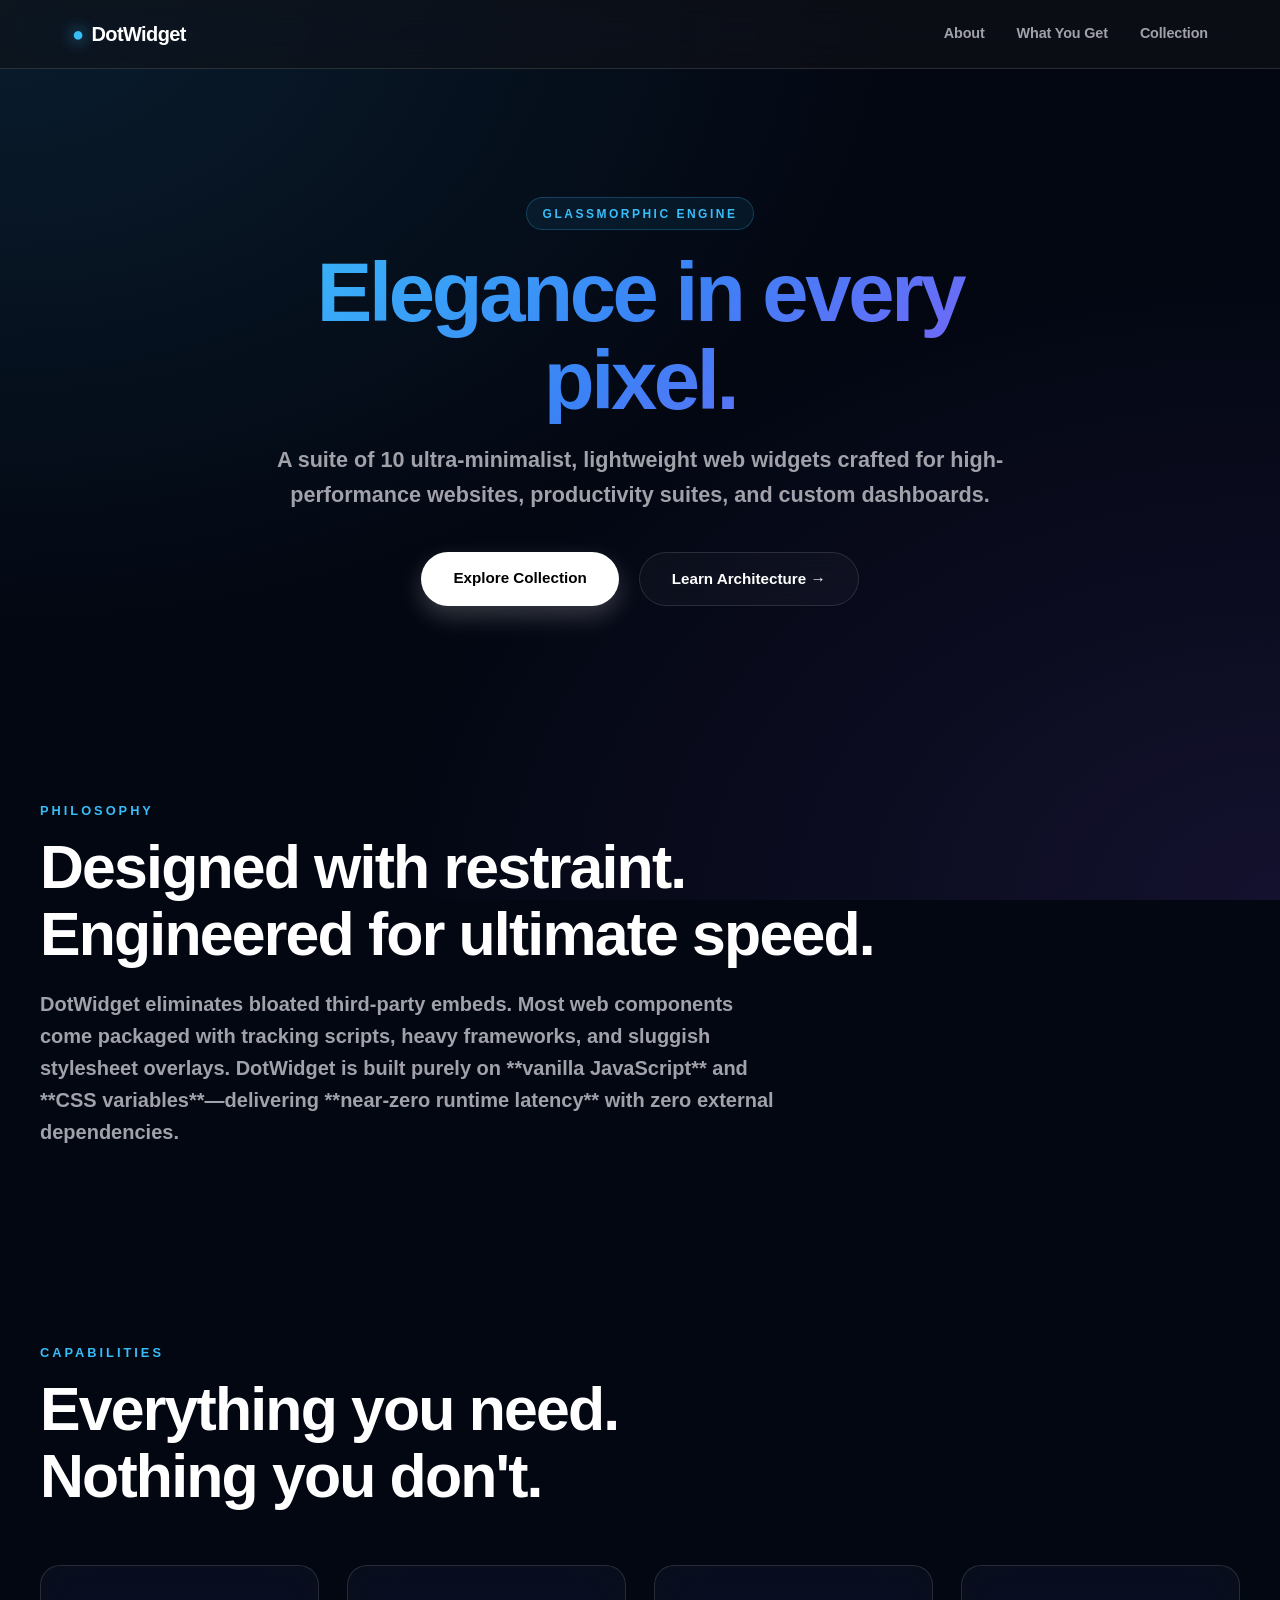
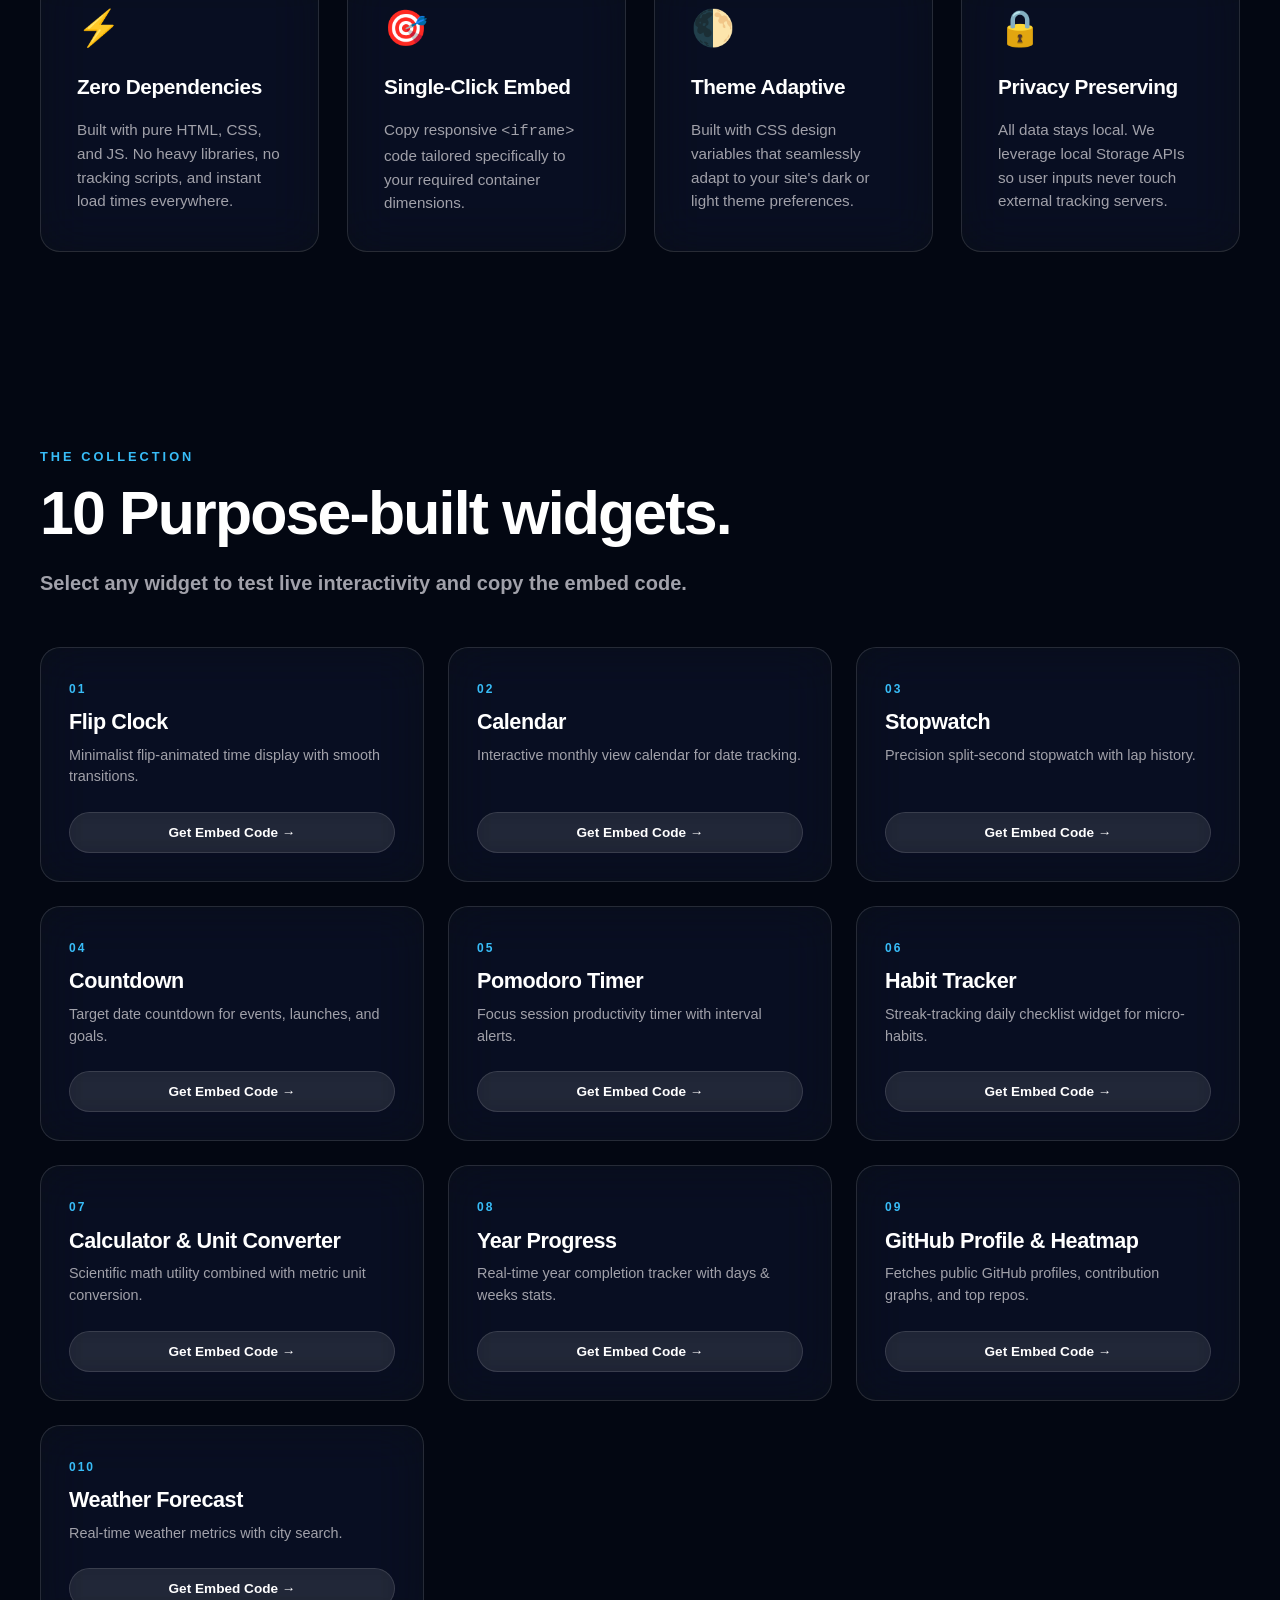
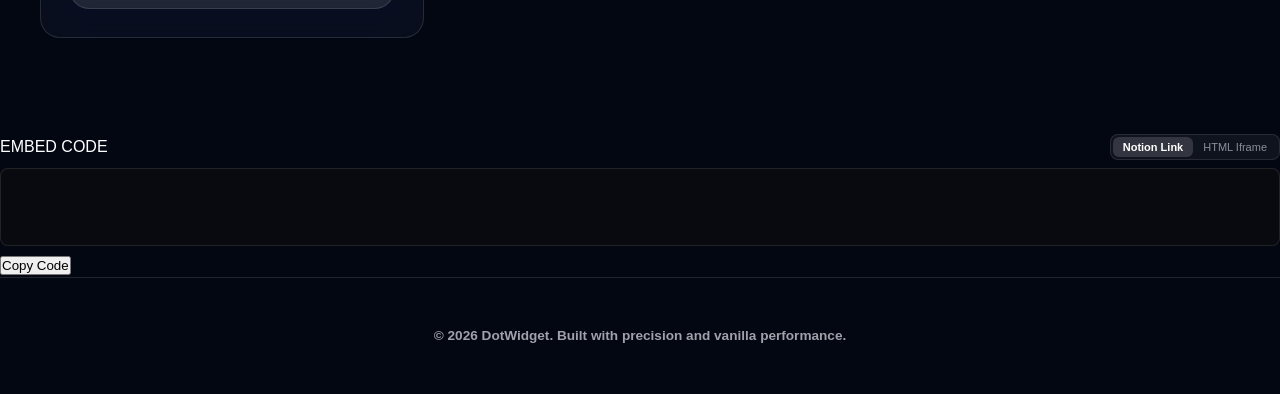
==== index.html @ 9abc2278 "Add Notion and Iframe toggle tabs to modal sidebar" ====
<!DOCTYPE html>
<html lang="en">
<head>
  <meta charset="UTF-8">
  <meta name="viewport" content="width=device-width, initial-scale=1.0">
  <title>DotWidget — Precision Web Components</title>

  <link rel="stylesheet" href="shared/css/variables.css">
  <link rel="stylesheet" href="shared/css/base.css">
  <link rel="stylesheet" href="shared/css/widget.css">
  <link rel="stylesheet" href="shared/css/buttons.css">
  <link rel="stylesheet" href="style.css">
</head>
<body>

  <!-- Glass Navigation -->
  <nav class="apple-nav">
    <div class="nav-container">
      <a href="#" class="nav-logo"><span class="dot">●</span> DotWidget</a>
      <div class="nav-links">
        <a href="#about">About</a>
        <a href="#benefits">What You Get</a>
        <a href="#widgets">Collection</a>
      </div>
    </div>
  </nav>

  <!-- Hero Banner -->
  <header class="hero-section">
    <div class="hero-content">
      <span class="hero-badge">GLASSMORPHIC ENGINE</span>
      <h1 class="hero-title">Elegance in every pixel.</h1>
      <p class="hero-subtitle">
        A suite of 10 ultra-minimalist, lightweight web widgets crafted for high-performance websites, productivity suites, and custom dashboards.
      </p>
      <div class="hero-cta-group">
        <a href="#widgets" class="btn-apple-primary">Explore Collection</a>
        <a href="#about" class="btn-apple-secondary">Learn Architecture &rarr;</a>
      </div>
    </div>
  </header>

  <!-- About Section -->
  <section id="about" class="apple-section">
    <div class="section-container">
      <span class="section-tag">PHILOSOPHY</span>
      <h2 class="section-heading">Designed with restraint.<br>Engineered for ultimate speed.</h2>
      <p class="section-lead">
        DotWidget eliminates bloated third-party embeds. Most web components come packaged with tracking scripts, heavy frameworks, and sluggish stylesheet overlays. DotWidget is built purely on **vanilla JavaScript** and **CSS variables**—delivering **near-zero runtime latency** with zero external dependencies.
      </p>
    </div>
  </section>

  <!-- What You Get Section -->
  <section id="benefits" class="apple-section">
    <div class="section-container">
      <span class="section-tag">CAPABILITIES</span>
      <h2 class="section-heading">Everything you need.<br>Nothing you don't.</h2>

      <div class="bento-grid">
        <div class="bento-card">
          <div class="bento-icon">⚡</div>
          <h3>Zero Dependencies</h3>
          <p>Built with pure HTML, CSS, and JS. No heavy libraries, no tracking scripts, and instant load times everywhere.</p>
        </div>

        <div class="bento-card">
          <div class="bento-icon">🎯</div>
          <h3>Single-Click Embed</h3>
          <p>Copy responsive <code>&lt;iframe&gt;</code> code tailored specifically to your required container dimensions.</p>
        </div>

        <div class="bento-card">
          <div class="bento-icon">🌓</div>
          <h3>Theme Adaptive</h3>
          <p>Built with CSS design variables that seamlessly adapt to your site's dark or light theme preferences.</p>
        </div>

        <div class="bento-card">
          <div class="bento-icon">🔒</div>
          <h3>Privacy Preserving</h3>
          <p>All data stays local. We leverage local Storage APIs so user inputs never touch external tracking servers.</p>
        </div>
      </div>
    </div>
  </section>

  <!-- Widget Collection Showcase -->
  <section id="widgets" class="apple-section">
    <div class="section-container">
      <span class="section-tag">THE COLLECTION</span>
      <h2 class="section-heading">10 Purpose-built widgets.</h2>
      <p class="section-lead">Select any widget to test live interactivity and copy the embed code.</p>

      <div class="app-main">
        <!-- Gallery Grid -->
        <div class="gallery-grid" id="gallery-grid"></div>

        <!-- Sticky Glass Preview Side Panel -->
        <aside id="embed-panel" class="embed-panel hidden">
          <div class="panel-header">
            <h3 id="panel-widget-title" class="panel-title">Widget Preview</h3>
            <button id="btn-close-panel" class="btn-close" aria-label="Close panel">✕</button>
          </div>

          <div class="preview-box">
            <div class="preview-header">LIVE PREVIEW</div>
            <iframe id="preview-frame" src="" frameborder="0"></iframe>
          </div>

          <div class="panel-controls">
            <h4 class="controls-title">CUSTOMIZATION</h4>

            <div class="control-row">
              <label for="opt-width">Width</label>
              <input type="text" id="opt-width" value="100%">
            </div>

            <div class="control-row">
              <label for="opt-height">Height</label>
              <input type="text" id="opt-height" value="400px">
            </div>

            <div class="code-header">
              <span>EMBED CODE</span>
              <button id="btn-copy-code" class="btn-copy">Copy Code</button>
            </div>
            <textarea id="embed-code-output" readonly></textarea>
          </div>
        </aside>
      </div>
    </div>
  </section>

  <!-- Inside your Modal / Sidebar Drawer -->
  <div class="embed-section">
    <div class="embed-header">
      <label>EMBED CODE</label>
      <!-- Toggle Tabs -->
      <div class="embed-tabs">
        <button id="tab-notion" class="tab-btn active" onclick="switchEmbedTab('notion')">Notion Link</button>
        <button id="tab-iframe" class="tab-btn" onclick="switchEmbedTab('iframe')">HTML Iframe</button>
      </div>
    </div>

    <!-- Dynamic Code Preview Box -->
    <div class="code-box-wrapper">
      <textarea id="embed-code-box" readonly rows="4"></textarea>
      <button id="copy-btn" class="copy-purple-btn" onclick="copyCurrentEmbedCode()">Copy Code</button>
    </div>
  </div>

  <!-- Footer -->
  <footer class="apple-footer">
    <div class="footer-container">
      <p>© 2026 DotWidget. Built with precision and vanilla performance.</p>
    </div>
  </footer>

  <script src="shared/js/storage.js"></script>
  <script src="shared/js/theme.js"></script>
  <script src="app.js"></script>
</body>
</html>
---- shared/css/variables.css ----
/* shared/css/variables.css */

:root {
  /* Brand Palette (Apple Stealth x Nothing Monochrome) */
  --dw-bg-primary: #0a0a0c;
  --dw-bg-secondary: #141418;
  --dw-surface: rgba(255, 255, 255, 0.05);
  --dw-surface-hover: rgba(255, 255, 255, 0.08);
  --dw-surface-border: rgba(255, 255, 255, 0.1);
  
  /* Text Colors */
  --dw-text-primary: #f5f5f7;
  --dw-text-secondary: #86868b;
  --dw-text-muted: #424245;

  /* Accent Colors (Nothing Red & Apple Neon) */
  --dw-accent-red: #d71921;
  --dw-accent-orange: #ff9500;
  --dw-accent-green: #30d158;
  --dw-accent-blue: #0a84ff;

  /* Typography */
  --dw-font-sans: -apple-system, BlinkMacSystemFont, "SF Pro Display", "Segoe UI", Roboto, sans-serif;
  --dw-font-mono: "SF Mono", "JetBrains Mono", "Fira Code", monospace;

  /* Layout & Widget Specs */
  --dw-radius-sm: 12px;
  --dw-radius-md: 20px;
  --dw-radius-lg: 28px;
  
  /* Shadows & Glassmorphism */
  --dw-glass-blur: blur(20px);
  --dw-shadow-sm: 0 4px 12px rgba(0, 0, 0, 0.15);
  --dw-shadow-md: 0 8px 24px rgba(0, 0, 0, 0.3);

  /* Transitions */
  --dw-transition-fast: 0.15s cubic-bezier(0.4, 0, 0.2, 1);
  --dw-transition-smooth: 0.3s cubic-bezier(0.16, 1, 0.3, 1);
}

/* Light Theme Override */
[data-theme="light"] {
  --dw-bg-primary: #f5f5f7;
  --dw-bg-secondary: #ffffff;
  --dw-surface: rgba(0, 0, 0, 0.03);
  --dw-surface-hover: rgba(0, 0, 0, 0.06);
  --dw-surface-border: rgba(0, 0, 0, 0.08);

  --dw-text-primary: #1d1d1f;
  --dw-text-secondary: #86868b;
  --dw-text-muted: #86868b;
}
---- shared/css/base.css ----
*, *::before, *::after {
  box-sizing: border-box;
  margin: 0;
  padding: 0;
}

body {
  font-family: var(--dw-font-sans);
  background-color: var(--dw-bg-primary);
  color: var(--dw-text-primary);
  min-height: 100vh;
  line-height: 1.5;
  -webkit-font-smoothing: antialiased;
  transition: background-color var(--dw-transition-smooth), color var(--dw-transition-smooth);
}
---- shared/css/widget.css ----
.dw-widget {
  background: var(--dw-surface);
  border: 1px solid var(--dw-surface-border);
  backdrop-filter: var(--dw-glass-blur);
  -webkit-backdrop-filter: var(--dw-glass-blur);
  border-radius: var(--dw-radius-md);
  padding: 1.5rem;
  box-shadow: var(--dw-shadow-sm);
  transition: transform var(--dw-transition-fast), box-shadow var(--dw-transition-fast);
  display: flex;
  flex-direction: column;
  justify-content: space-between;
}

.dw-widget:hover {
  transform: translateY(-2px);
  box-shadow: var(--dw-shadow-md);
  background: var(--dw-surface-hover);
}
---- style.css ----
/* ==========================================================================
   DOTWIDGET MASTER GLASSMORPHISM & BOLD DESIGN SYSTEM
   ========================================================================== */

:root {
  /* Dark Glass Core Palette */
  --dw-glass-bg: rgba(18, 18, 20, 0.65);
  --dw-glass-card: rgba(255, 255, 255, 0.03);
  --dw-glass-card-hover: rgba(255, 255, 255, 0.07);
  --dw-glass-border: rgba(255, 255, 255, 0.12);
  --dw-glass-border-hover: rgba(56, 189, 248, 0.5);
  --dw-glass-blur: blur(24px) saturate(180%);
  
  /* High-Contrast Bold Typography Colors */
  --dw-text-bold: #FFFFFF;
  --dw-text-muted: #A1A1AA;
  --dw-accent-cyan: #38BDF8;
  --dw-accent-blue: #2563EB;
  --dw-accent-gradient: linear-gradient(135deg, #38BDF8 0%, #3B82F6 50%, #8B5CF6 100%);
  
  /* Sharp Geometry */
  --dw-radius-lg: 20px;
  --dw-radius-md: 12px;
  --dw-radius-sm: 8px;
  --dw-shadow-sharp: 0 20px 50px rgba(0, 0, 0, 0.6);
}

/* Base Body Styling */
body {
  background-color: #030712;
  background-image: 
    radial-gradient(at 0% 0%, rgba(56, 189, 248, 0.12) 0px, transparent 50%),
    radial-gradient(at 100% 100%, rgba(139, 92, 246, 0.12) 0px, transparent 50%);
  background-attachment: fixed;
  color: var(--dw-text-bold);
  font-family: -apple-system, BlinkMacSystemFont, "SF Pro Display", "SF Pro Text", "Inter", sans-serif;
  margin: 0;
  padding: 0;
  scroll-behavior: smooth;
  -webkit-font-smoothing: antialiased;
}

/* Glass Header Navigation */
.apple-nav {
  position: sticky;
  top: 0;
  z-index: 1000;
  background: var(--dw-glass-bg);
  backdrop-filter: var(--dw-glass-blur);
  -webkit-backdrop-filter: var(--dw-glass-blur);
  border-bottom: 1px solid var(--dw-glass-border);
}

.nav-container {
  max-width: 1200px;
  margin: 0 auto;
  padding: 1.2rem 2rem;
  display: flex;
  justify-content: space-between;
  align-items: center;
}

.nav-logo {
  font-size: 1.25rem;
  font-weight: 900;
  letter-spacing: -0.03em;
  color: var(--dw-text-bold);
  text-decoration: none;
  display: flex;
  align-items: center;
  gap: 0.5rem;
}

.nav-logo .dot {
  color: var(--dw-accent-cyan);
  filter: drop-shadow(0 0 8px var(--dw-accent-cyan));
}

.nav-links {
  display: flex;
  gap: 2rem;
}

.nav-links a {
  color: var(--dw-text-muted);
  text-decoration: none;
  font-size: 0.9rem;
  font-weight: 700;
  letter-spacing: -0.01em;
  transition: all 0.2s ease;
}

.nav-links a:hover {
  color: var(--dw-text-bold);
  text-shadow: 0 0 10px rgba(255, 255, 255, 0.5);
}

/* Hero Section */
.hero-section {
  padding: 8rem 2rem 6rem;
  text-align: center;
  max-width: 900px;
  margin: 0 auto;
}

.hero-badge {
  display: inline-block;
  font-size: 0.75rem;
  font-weight: 800;
  letter-spacing: 2.5px;
  color: var(--dw-accent-cyan);
  text-transform: uppercase;
  padding: 0.4rem 1rem;
  background: rgba(56, 189, 248, 0.08);
  border: 1px solid rgba(56, 189, 248, 0.25);
  border-radius: 999px;
  backdrop-filter: blur(10px);
}

.hero-title {
  font-size: clamp(3rem, 7vw, 5.2rem);
  font-weight: 900;
  letter-spacing: -0.04em;
  line-height: 1.05;
  margin: 1.2rem 0;
  background: var(--dw-accent-gradient);
  -webkit-background-clip: text;
  -webkit-text-fill-color: transparent;
}

.hero-subtitle {
  font-size: 1.35rem;
  line-height: 1.6;
  color: var(--dw-text-muted);
  font-weight: 600;
  margin-bottom: 2.5rem;
}

.hero-cta-group {
  display: flex;
  gap: 1.25rem;
  justify-content: center;
}

.btn-apple-primary {
  background: var(--dw-text-bold);
  color: #000;
  padding: 0.9rem 2rem;
  border-radius: 999px;
  font-size: 0.95rem;
  font-weight: 800;
  text-decoration: none;
  box-shadow: 0 10px 25px rgba(255, 255, 255, 0.2);
  transition: all 0.25s cubic-bezier(0.16, 1, 0.3, 1);
}

.btn-apple-primary:hover {
  transform: translateY(-2px) scale(1.03);
  box-shadow: 0 15px 35px rgba(255, 255, 255, 0.35);
}

.btn-apple-secondary {
  color: var(--dw-text-bold);
  background: var(--dw-glass-card);
  border: 1px solid var(--dw-glass-border);
  backdrop-filter: blur(12px);
  padding: 0.9rem 2rem;
  border-radius: 999px;
  font-size: 0.95rem;
  font-weight: 800;
  text-decoration: none;
  transition: all 0.25s ease;
}

.btn-apple-secondary:hover {
  background: var(--dw-glass-card-hover);
  border-color: var(--dw-text-bold);
}

/* Sections Shared */
.apple-section {
  padding: 6rem 2rem;
}

.section-container {
  max-width: 1200px;
  margin: 0 auto;
}

.section-tag {
  font-size: 0.8rem;
  font-weight: 800;
  letter-spacing: 3px;
  color: var(--dw-accent-cyan);
  text-transform: uppercase;
}

.section-heading {
  font-size: clamp(2.2rem, 5vw, 3.8rem);
  font-weight: 900;
  letter-spacing: -0.03em;
  line-height: 1.1;
  margin: 0.75rem 0 1.25rem;
}

.section-lead {
  font-size: 1.25rem;
  color: var(--dw-text-muted);
  font-weight: 600;
  max-width: 750px;
  line-height: 1.6;
}

/* Bento Glass Grid */
.bento-grid {
  display: grid;
  grid-template-columns: repeat(auto-fit, minmax(260px, 1fr));
  gap: 1.75rem;
  margin-top: 3.5rem;
}

.bento-card {
  background: var(--dw-glass-card);
  backdrop-filter: var(--dw-glass-blur);
  -webkit-backdrop-filter: var(--dw-glass-blur);
  border: 1px solid var(--dw-glass-border);
  border-radius: var(--dw-radius-lg);
  padding: 2.25rem;
  display: flex;
  flex-direction: column;
  gap: 1rem;
  transition: all 0.3s cubic-bezier(0.16, 1, 0.3, 1);
}

.bento-card:hover {
  background: var(--dw-glass-card-hover);
  border-color: var(--dw-glass-border-hover);
  transform: translateY(-5px);
  box-shadow: var(--dw-shadow-sharp);
}

.bento-icon {
  font-size: 2.2rem;
}

.bento-card h3 {
  margin: 0;
  font-size: 1.3rem;
  font-weight: 800;
  letter-spacing: -0.02em;
}

.bento-card p {
  margin: 0;
  font-size: 0.95rem;
  font-weight: 500;
  color: var(--dw-text-muted);
  line-height: 1.55;
}

/* Gallery & Embed Grid Layout */
.app-main {
  display: grid;
  grid-template-columns: 1fr;
  gap: 2rem;
  margin-top: 3rem;
}

.app-main.has-active-panel {
  grid-template-columns: 1fr 400px;
}

.gallery-grid {
  display: grid;
  grid-template-columns: repeat(auto-fill, minmax(300px, 1fr));
  gap: 1.5rem;
}

/* Glassmorphic Widget Cards */
.widget-card {
  background: var(--dw-glass-card);
  backdrop-filter: var(--dw-glass-blur);
  -webkit-backdrop-filter: var(--dw-glass-blur);
  border: 1px solid var(--dw-glass-border);
  border-radius: var(--dw-radius-lg);
  padding: 1.75rem;
  display: flex;
  flex-direction: column;
  justify-content: space-between;
  gap: 1.5rem;
  cursor: pointer;
  transition: all 0.3s cubic-bezier(0.16, 1, 0.3, 1);
}

.widget-card:hover {
  background: var(--dw-glass-card-hover);
  border-color: var(--dw-accent-cyan);
  transform: translateY(-6px) scale(1.01);
  box-shadow: 0 20px 40px rgba(0, 0, 0, 0.7), 0 0 20px rgba(56, 189, 248, 0.2);
}

.card-num {
  font-size: 0.75rem;
  font-weight: 900;
  color: var(--dw-accent-cyan);
  letter-spacing: 2px;
}

.card-title {
  font-size: 1.35rem;
  font-weight: 800;
  letter-spacing: -0.02em;
  margin-top: 0.4rem;
}

.card-desc {
  font-size: 0.9rem;
  font-weight: 500;
  color: var(--dw-text-muted);
  margin-top: 0.4rem;
  line-height: 1.5;
}

.card-btn {
  background: rgba(255, 255, 255, 0.08);
  border: 1px solid var(--dw-glass-border);
  color: var(--dw-text-bold);
  padding: 0.75rem;
  border-radius: 999px;
  font-size: 0.85rem;
  font-weight: 800;
  cursor: pointer;
  text-align: center;
  backdrop-filter: blur(8px);
  transition: all 0.2s ease;
}

.widget-card:hover .card-btn {
  background: var(--dw-accent-gradient);
  border-color: transparent;
  box-shadow: 0 4px 15px rgba(56, 189, 248, 0.4);
}

/* Glassmorphic Side Panel */
.embed-panel {
  background: var(--dw-glass-bg);
  backdrop-filter: var(--dw-glass-blur);
  -webkit-backdrop-filter: var(--dw-glass-blur);
  border: 1px solid var(--dw-glass-border);
  border-radius: var(--dw-radius-lg);
  padding: 1.75rem;
  display: flex;
  flex-direction: column;
  gap: 1.5rem;
  position: sticky;
  top: 6rem;
  max-height: calc(100vh - 8rem);
  overflow-y: auto;
  box-shadow: var(--dw-shadow-sharp);
}

.embed-panel.hidden {
  display: none !important;
}

.panel-header {
  display: flex;
  justify-content: space-between;
  align-items: center;
}

.panel-title {
  font-size: 1.25rem;
  font-weight: 800;
  margin: 0;
}

.btn-close {
  background: rgba(255, 255, 255, 0.05);
  border: 1px solid var(--dw-glass-border);
  border-radius: 50%;
  width: 32px;
  height: 32px;
  color: var(--dw-text-bold);
  font-size: 1rem;
  font-weight: 800;
  cursor: pointer;
  display: flex;
  align-items: center;
  justify-content: center;
  transition: all 0.2s ease;
}

.btn-close:hover {
  background: rgba(255, 255, 255, 0.2);
}

.preview-box {
  display: flex;
  flex-direction: column;
  gap: 0.5rem;
}

.preview-header {
  font-size: 0.7rem;
  font-weight: 900;
  letter-spacing: 2px;
  color: var(--dw-text-muted);
}

#preview-frame {
  width: 100%;
  height: 380px;
  background: #000;
  border: 1px solid var(--dw-glass-border);
  border-radius: var(--dw-radius-md);
}

.panel-controls {
  display: flex;
  flex-direction: column;
  gap: 0.9rem;
}

.controls-title {
  font-size: 0.7rem;
  font-weight: 900;
  letter-spacing: 2px;
  color: var(--dw-text-muted);
  margin: 0;
}

.control-row {
  display: flex;
  justify-content: space-between;
  align-items: center;
  font-size: 0.9rem;
  font-weight: 700;
}

.control-row input {
  width: 100px;
  background: rgba(0, 0, 0, 0.6);
  border: 1px solid var(--dw-glass-border);
  border-radius: var(--dw-radius-sm);
  color: var(--dw-accent-cyan);
  padding: 0.4rem 0.6rem;
  font-size: 0.85rem;
  font-weight: 800;
  outline: none;
  text-align: center;
}

.code-header {
  display: flex;
  justify-content: space-between;
  align-items: center;
  font-size: 0.7rem;
  font-weight: 900;
  letter-spacing: 2px;
  color: var(--dw-text-muted);
  margin-top: 0.5rem;
}

.btn-copy {
  background: var(--dw-accent-gradient);
  color: #fff;
  border: none;
  padding: 0.35rem 0.85rem;
  border-radius: 999px;
  font-size: 0.75rem;
  font-weight: 800;
  cursor: pointer;
  box-shadow: 0 4px 12px rgba(56, 189, 248, 0.3);
}

#embed-code-output {
  width: 100%;
  height: 90px;
  background: rgba(0, 0, 0, 0.7);
  border: 1px solid var(--dw-glass-border);
  border-radius: var(--dw-radius-md);
  color: var(--dw-accent-cyan);
  font-family: ui-monospace, SFMono-Regular, Menlo, Monaco, Consolas, monospace;
  font-size: 0.8rem;
  font-weight: 600;
  padding: 0.6rem;
  resize: none;
  outline: none;
  box-sizing: border-box;
}

.apple-footer {
  border-top: 1px solid var(--dw-glass-border);
  padding: 3rem 2rem;
  text-align: center;
  font-size: 0.85rem;
  font-weight: 700;
  color: var(--dw-text-muted);
}

.embed-header {
  display: flex;
  justify-content: space-between;
  align-items: center;
  margin-bottom: 8px;
}

.embed-tabs {
  display: flex;
  background: rgba(255, 255, 255, 0.05);
  padding: 2px;
  border-radius: 8px;
  border: 1px solid rgba(255, 255, 255, 0.1);
}

.tab-btn {
  background: transparent;
  border: none;
  color: #8a8d9b;
  padding: 4px 10px;
  font-size: 11px;
  border-radius: 6px;
  cursor: pointer;
  transition: all 0.2s ease;
}

.tab-btn.active {
  background: rgba(255, 255, 255, 0.15);
  color: #ffffff;
  font-weight: 600;
}

.code-box-wrapper {
  position: relative;
}

#embed-code-box {
  width: 100%;
  background: #090a0f;
  color: #4ef2d2;
  border: 1px solid rgba(255, 255, 255, 0.1);
  border-radius: 8px;
  padding: 10px;
  font-family: monospace;
  font-size: 12px;
  resize: none;
}
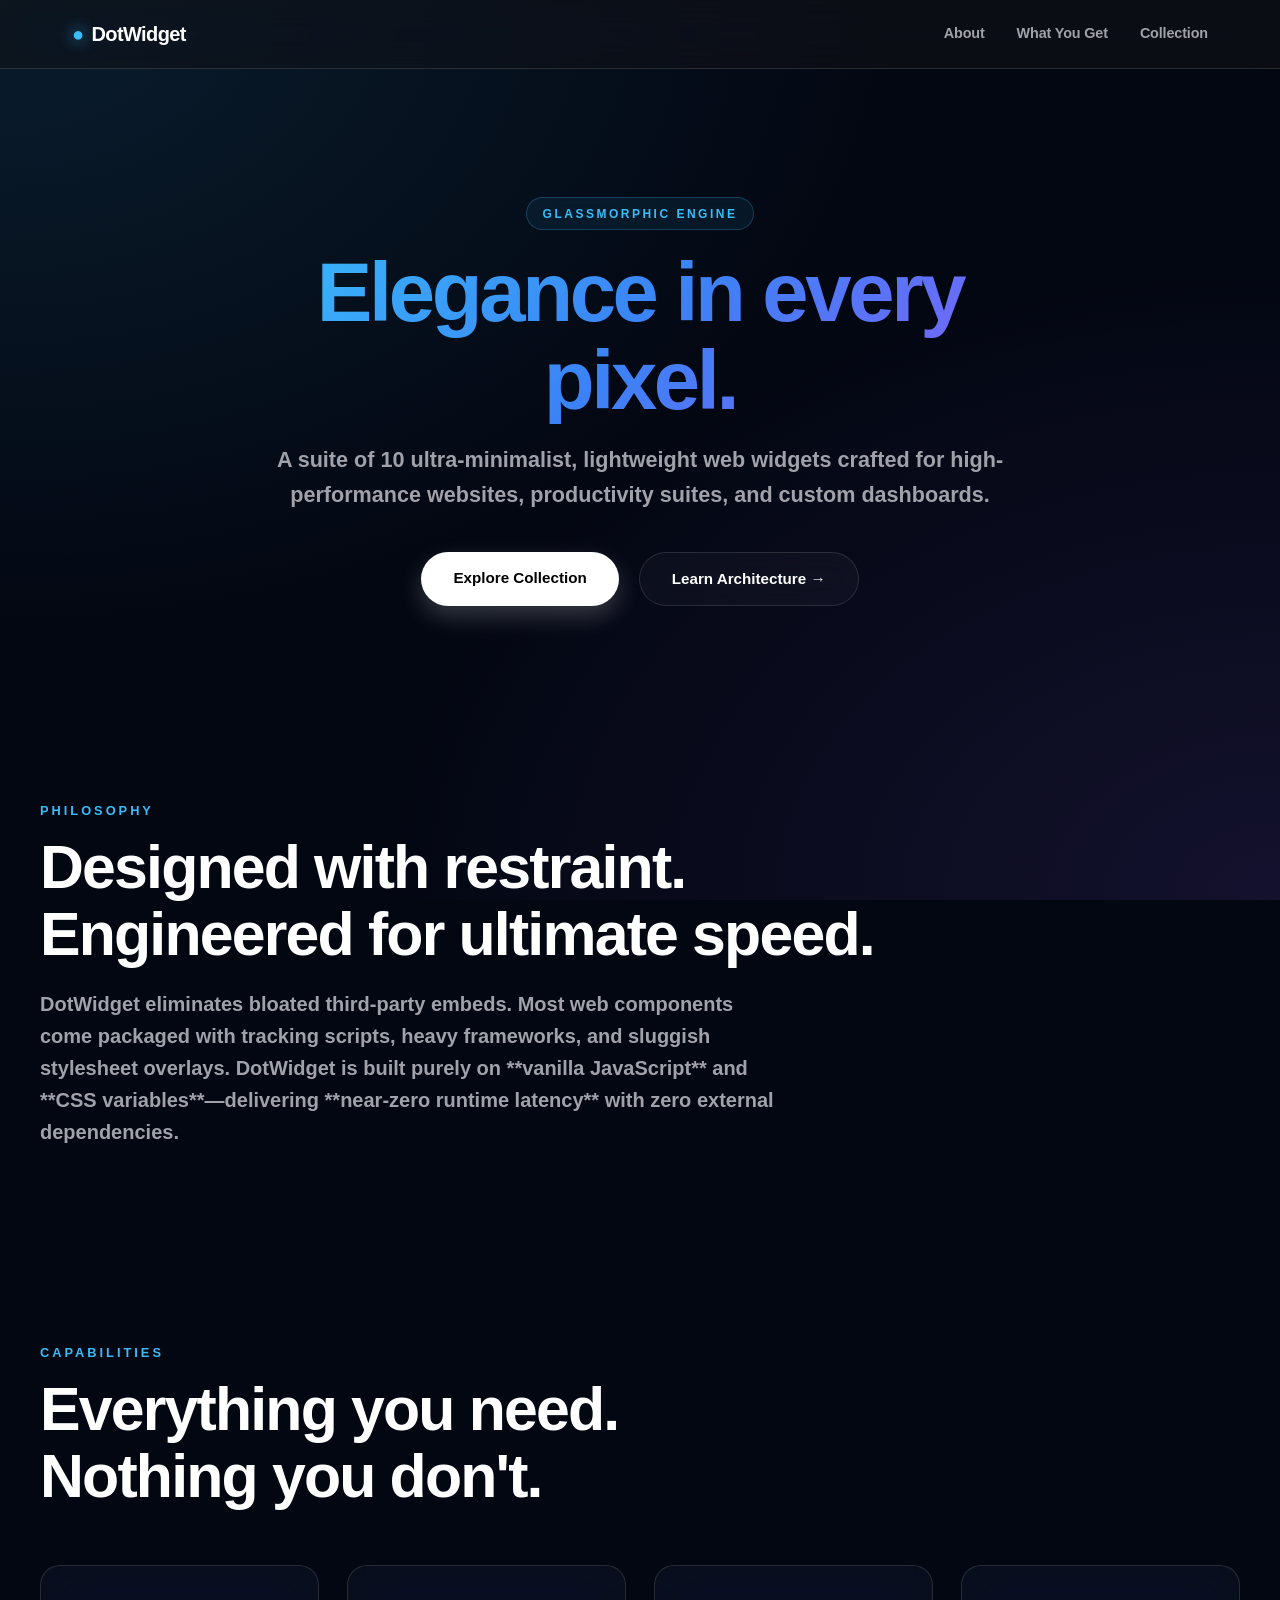
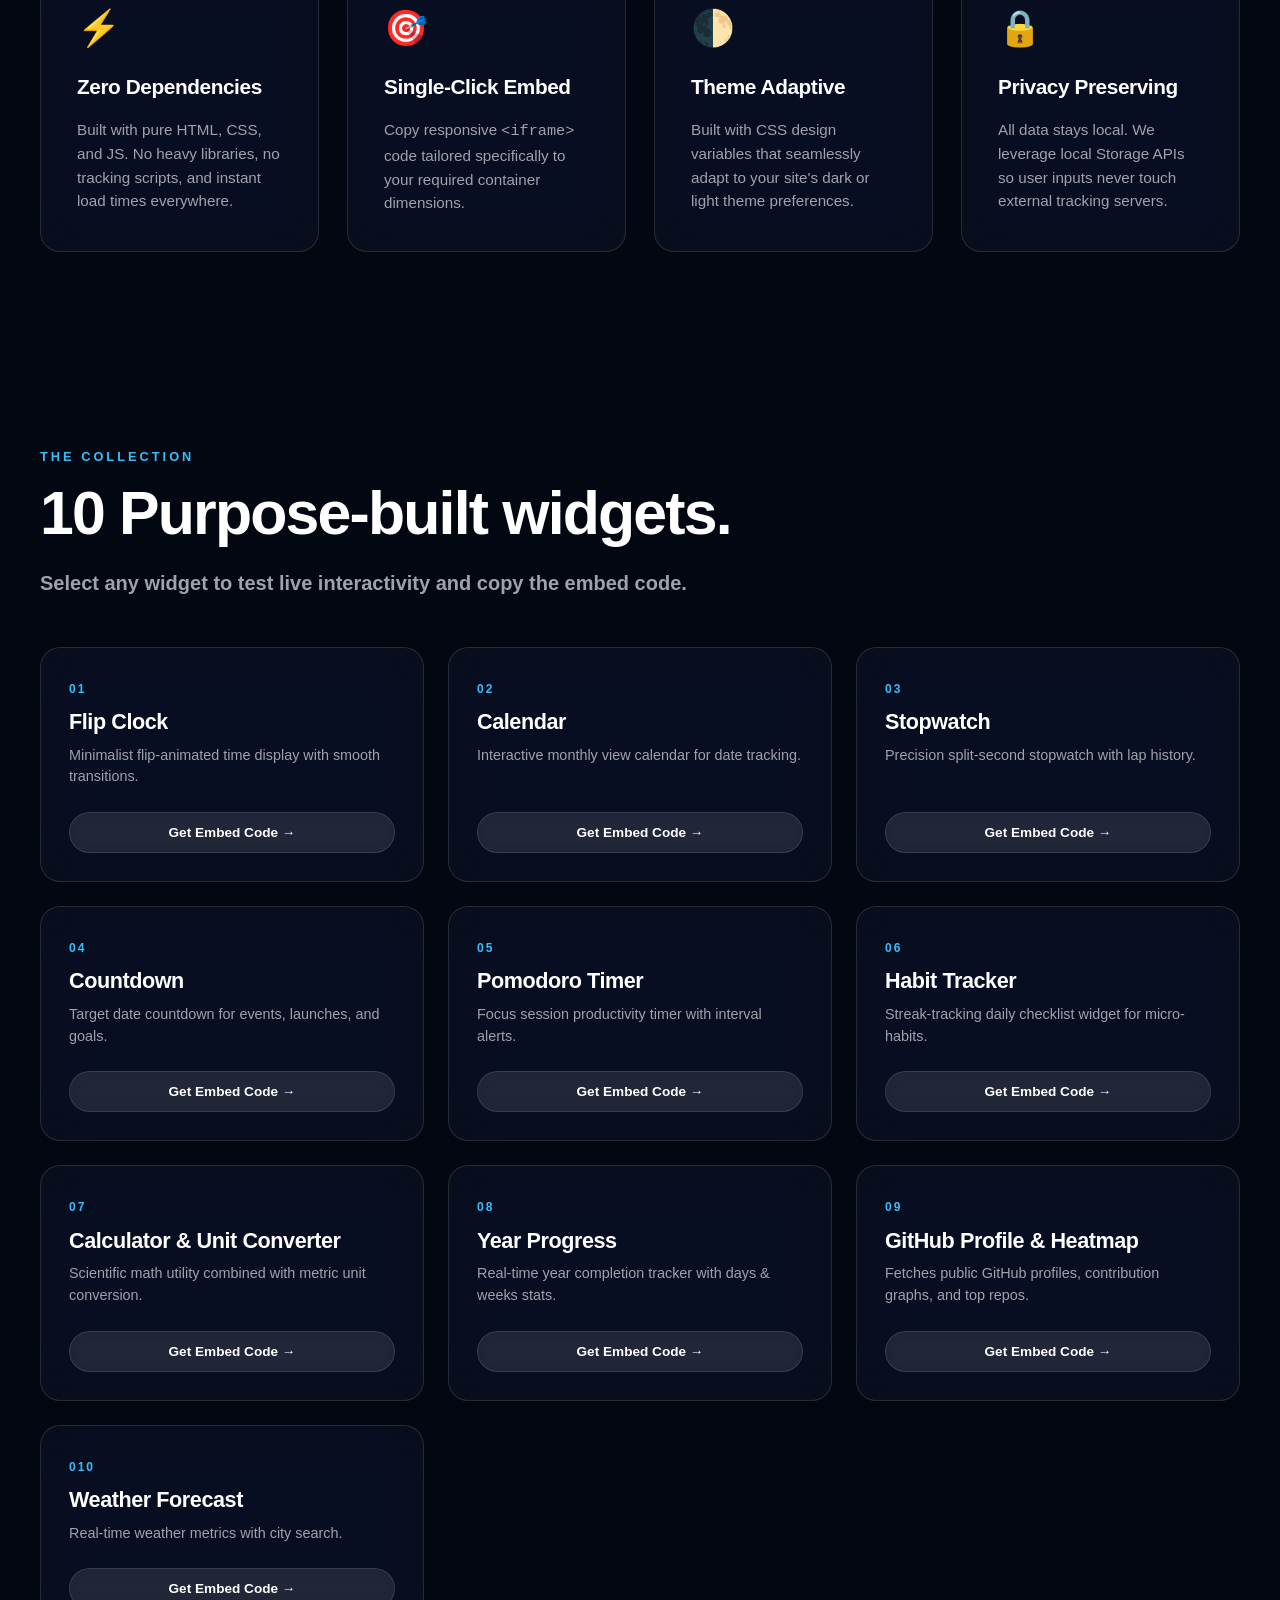
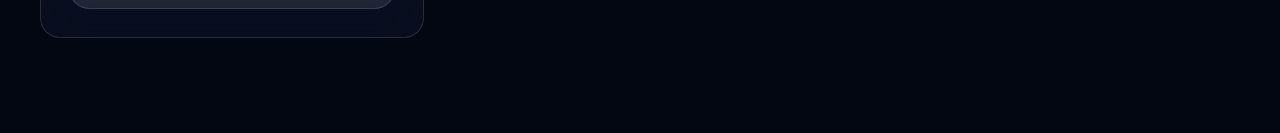
==== commit bdd1dfac: "Add Notion and Iframe toggle tabs to modal sidebar" ====
--- a/index.html
+++ b/index.html
@@ -121,27 +121,22 @@
               <input type="text" id="opt-height" value="400px">
             </div>
 
-            <div class="code-header">
-              <span>EMBED CODE</span>
-              <button id="btn-copy-code" class="btn-copy">Copy Code</button>
-            </div>
-            <textarea id="embed-code-output" readonly></textarea>
-          </div>
-        </aside>
-      </div>
+            <div class="embed-section">
+  <div class="embed-header">
+    <label>EMBED CODE</label>
+    <!-- Toggle Tabs -->
+    <div class="embed-tabs">
+      <button id="tab-notion" class="tab-btn active" onclick="switchEmbedTab('notion')">Notion Link</button>
+      <button id="tab-iframe" class="tab-btn" onclick="switchEmbedTab('iframe')">HTML Iframe</button>
     </div>
-  </section>
+  </div>
 
-  <!-- Inside your Modal / Sidebar Drawer -->
-  <div class="embed-section">
-    <div class="embed-header">
-      <label>EMBED CODE</label>
-      <!-- Toggle Tabs -->
-      <div class="embed-tabs">
-        <button id="tab-notion" class="tab-btn active" onclick="switchEmbedTab('notion')">Notion Link</button>
-        <button id="tab-iframe" class="tab-btn" onclick="switchEmbedTab('iframe')">HTML Iframe</button>
-      </div>
-    </div>
+  <!-- Code Output & Copy Button -->
+  <div class="code-box-wrapper">
+    <textarea id="embed-code-output" readonly rows="4"></textarea>
+    <button id="btn-copy-code" class="btn-copy" onclick="copyCurrentEmbedCode()">Copy Code</button>
+  </div>
+</div>
 
     <!-- Dynamic Code Preview Box -->
     <div class="code-box-wrapper">
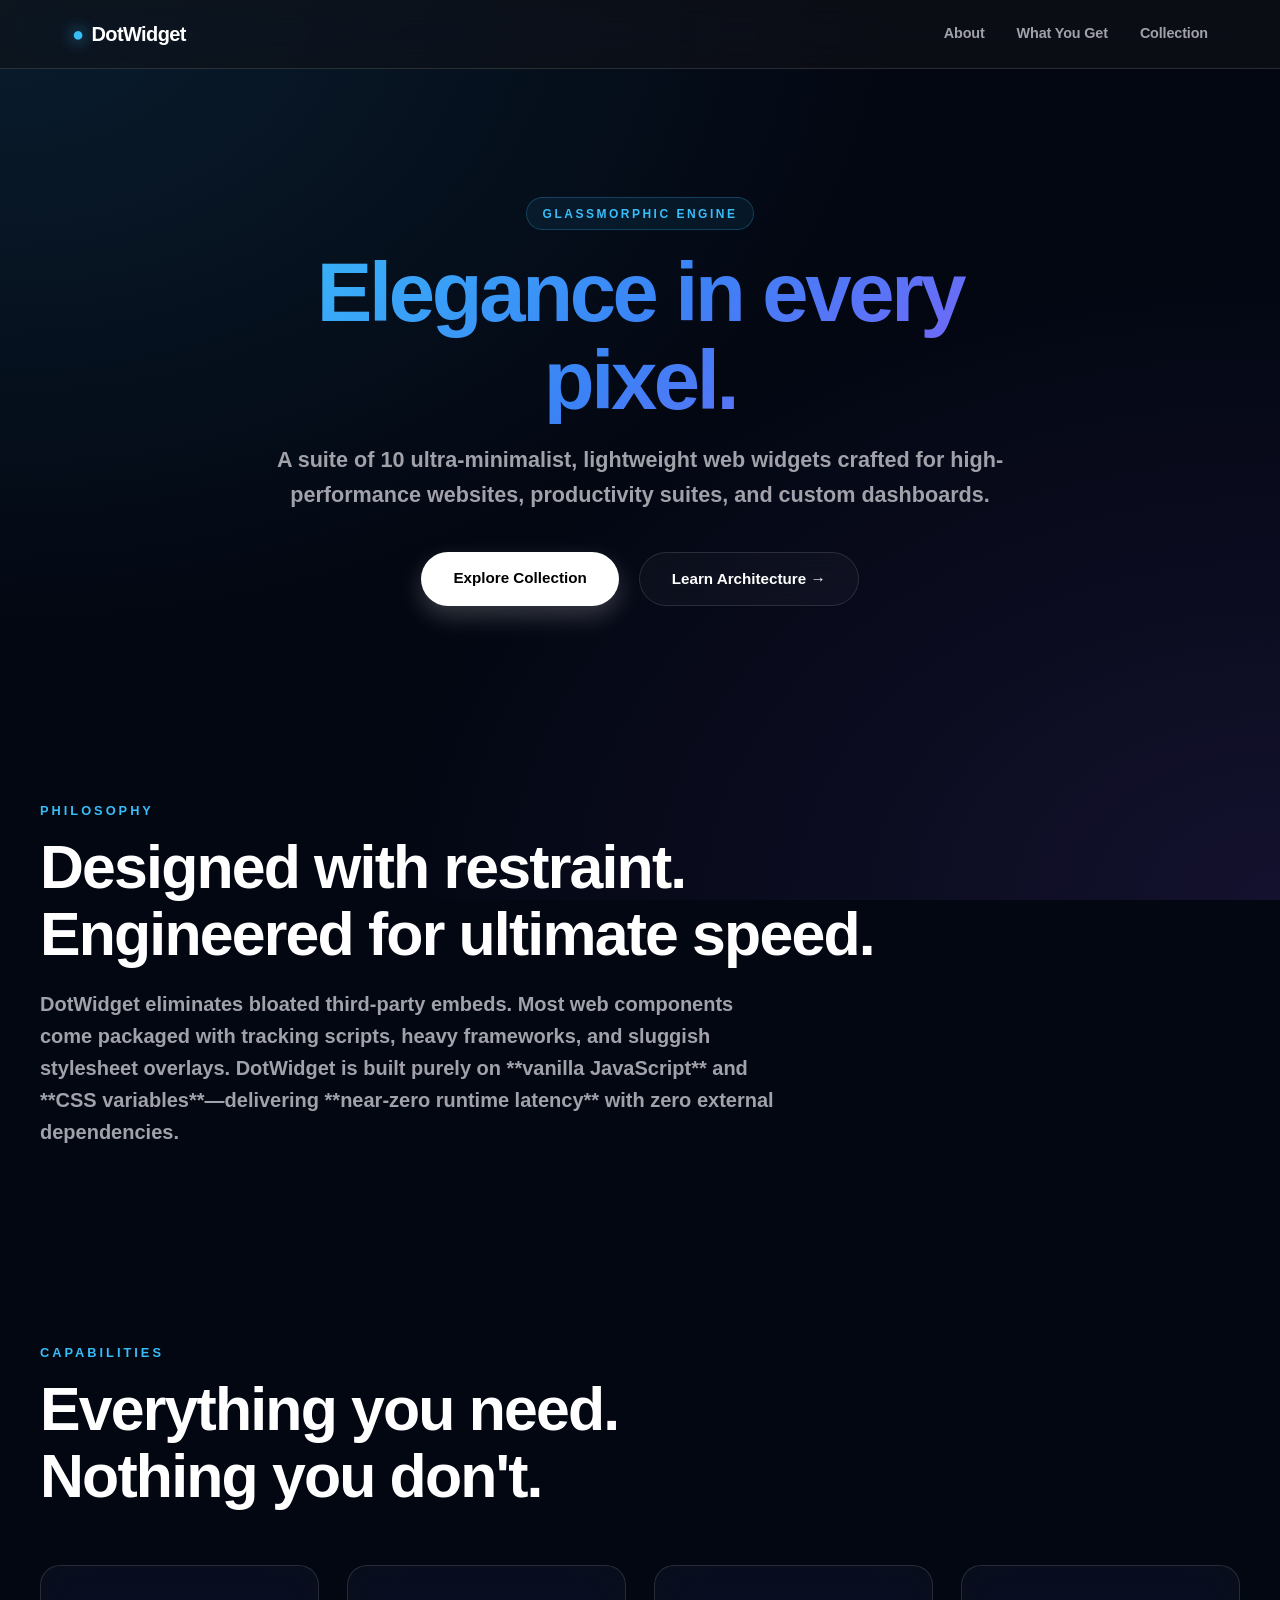
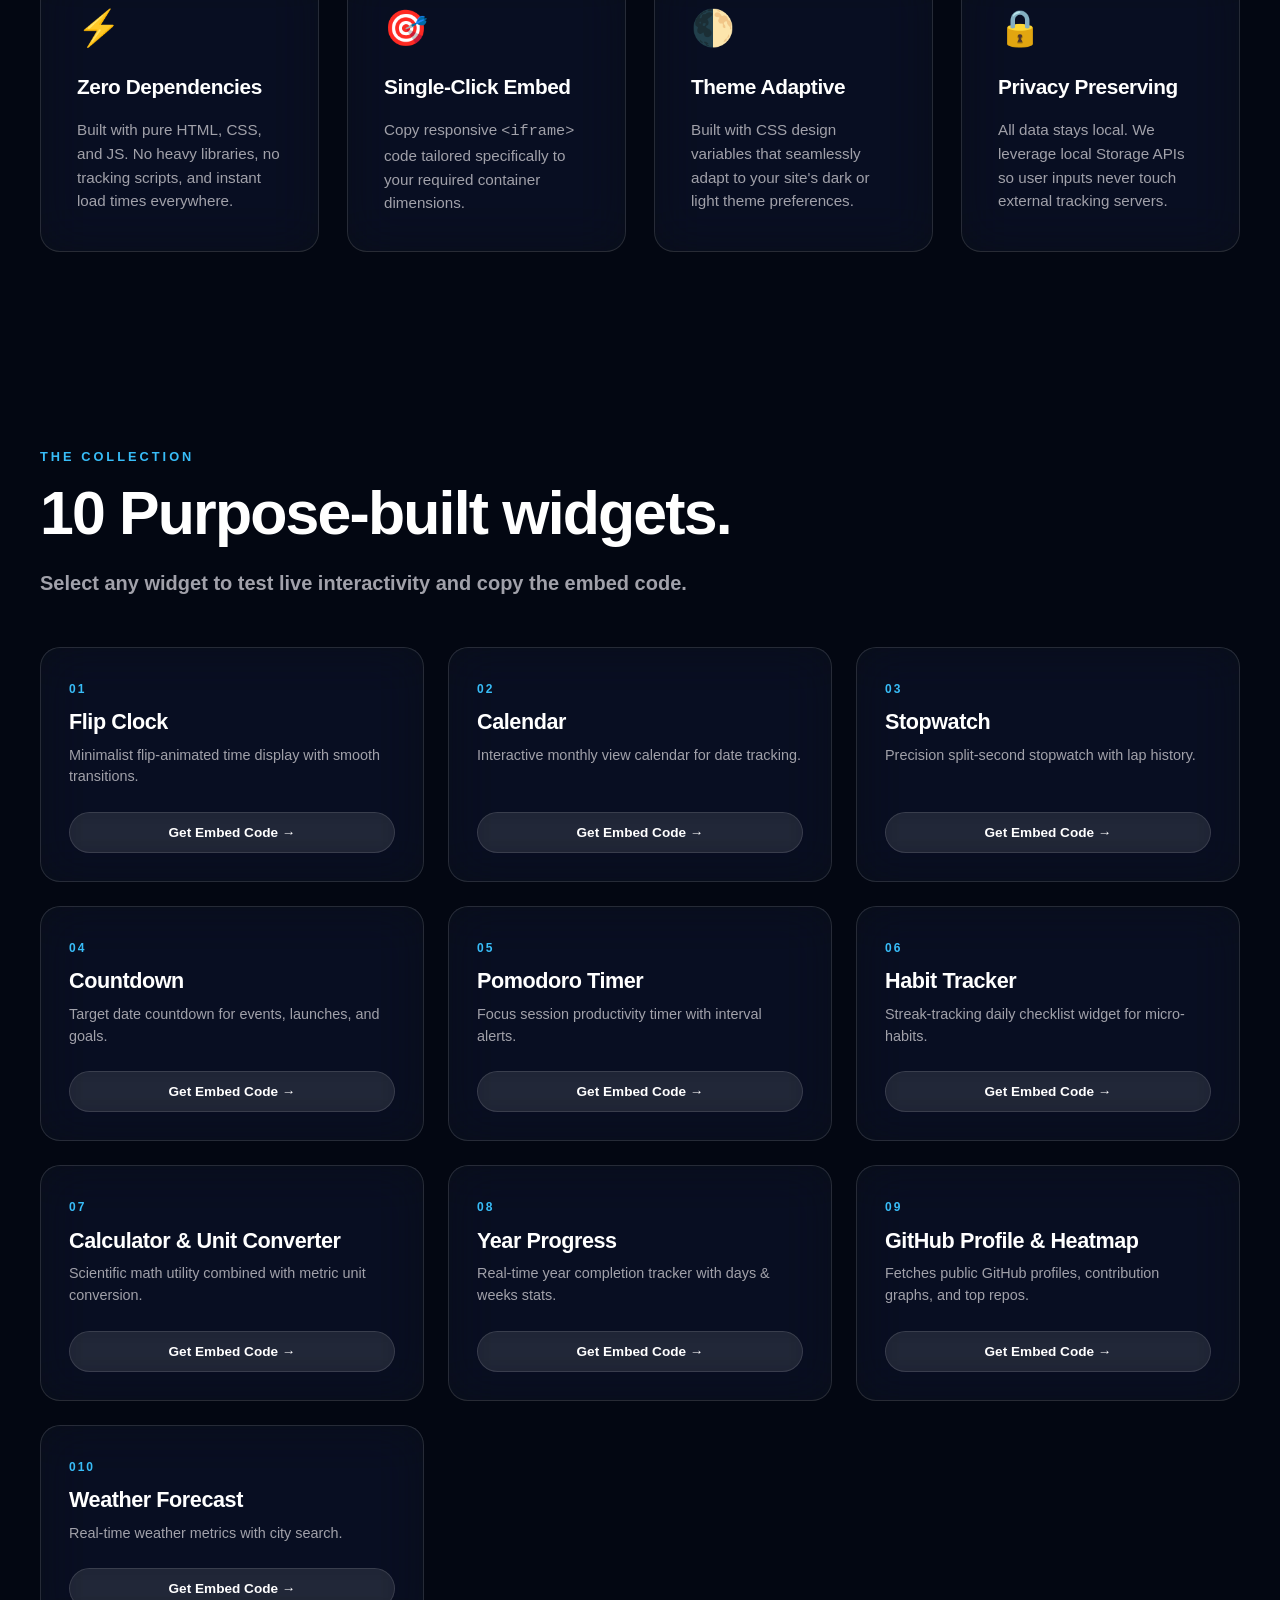
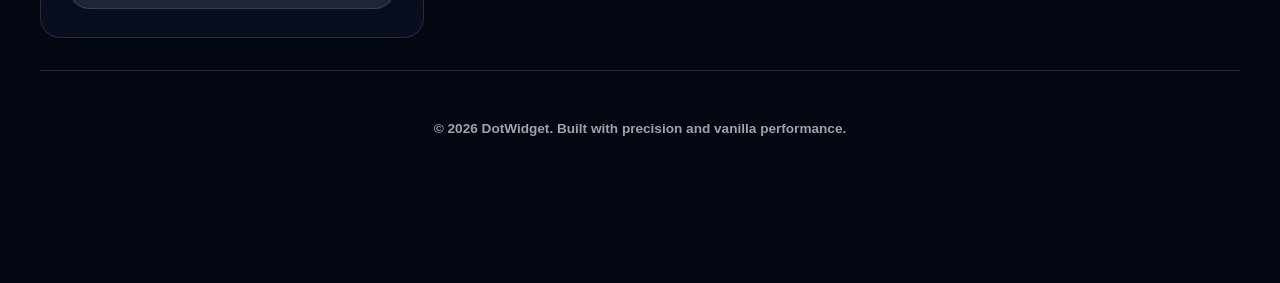
==== commit 776006e6: "Fix embed modal tabs and layout nesting" ====
--- a/index.html
+++ b/index.html
@@ -121,29 +121,25 @@
               <input type="text" id="opt-height" value="400px">
             </div>
 
-            <div class="embed-section">
-  <div class="embed-header">
-    <label>EMBED CODE</label>
-    <!-- Toggle Tabs -->
-    <div class="embed-tabs">
-      <button id="tab-notion" class="tab-btn active" onclick="switchEmbedTab('notion')">Notion Link</button>
-      <button id="tab-iframe" class="tab-btn" onclick="switchEmbedTab('iframe')">HTML Iframe</button>
-    </div>
-  </div>
+            <!-- EMBED CODE & TABS SECTION -->
+          <div class="embed-section">
+            <div class="embed-header">
+              <label class="controls-title">EMBED CODE</label>
+              <!-- Toggle Tabs -->
+              <div class="embed-tabs">
+                <button id="tab-notion" class="tab-btn active" onclick="switchEmbedTab('notion')">Notion Link</button>
+                <button id="tab-iframe" class="tab-btn" onclick="switchEmbedTab('iframe')">HTML Iframe</button>
+              </div>
+            </div>
 
-  <!-- Code Output & Copy Button -->
-  <div class="code-box-wrapper">
-    <textarea id="embed-code-output" readonly rows="4"></textarea>
-    <button id="btn-copy-code" class="btn-copy" onclick="copyCurrentEmbedCode()">Copy Code</button>
-  </div>
-</div>
+            <!-- Single Code Box & Copy Button -->
+            <div class="code-box-wrapper">
+              <textarea id="embed-code-output" readonly rows="4"></textarea>
+              <button id="btn-copy-code" class="btn-copy">Copy Code</button>
+            </div>
+          </div>
 
-    <!-- Dynamic Code Preview Box -->
-    <div class="code-box-wrapper">
-      <textarea id="embed-code-box" readonly rows="4"></textarea>
-      <button id="copy-btn" class="copy-purple-btn" onclick="copyCurrentEmbedCode()">Copy Code</button>
-    </div>
-  </div>
+        </aside>
 
   <!-- Footer -->
   <footer class="apple-footer">
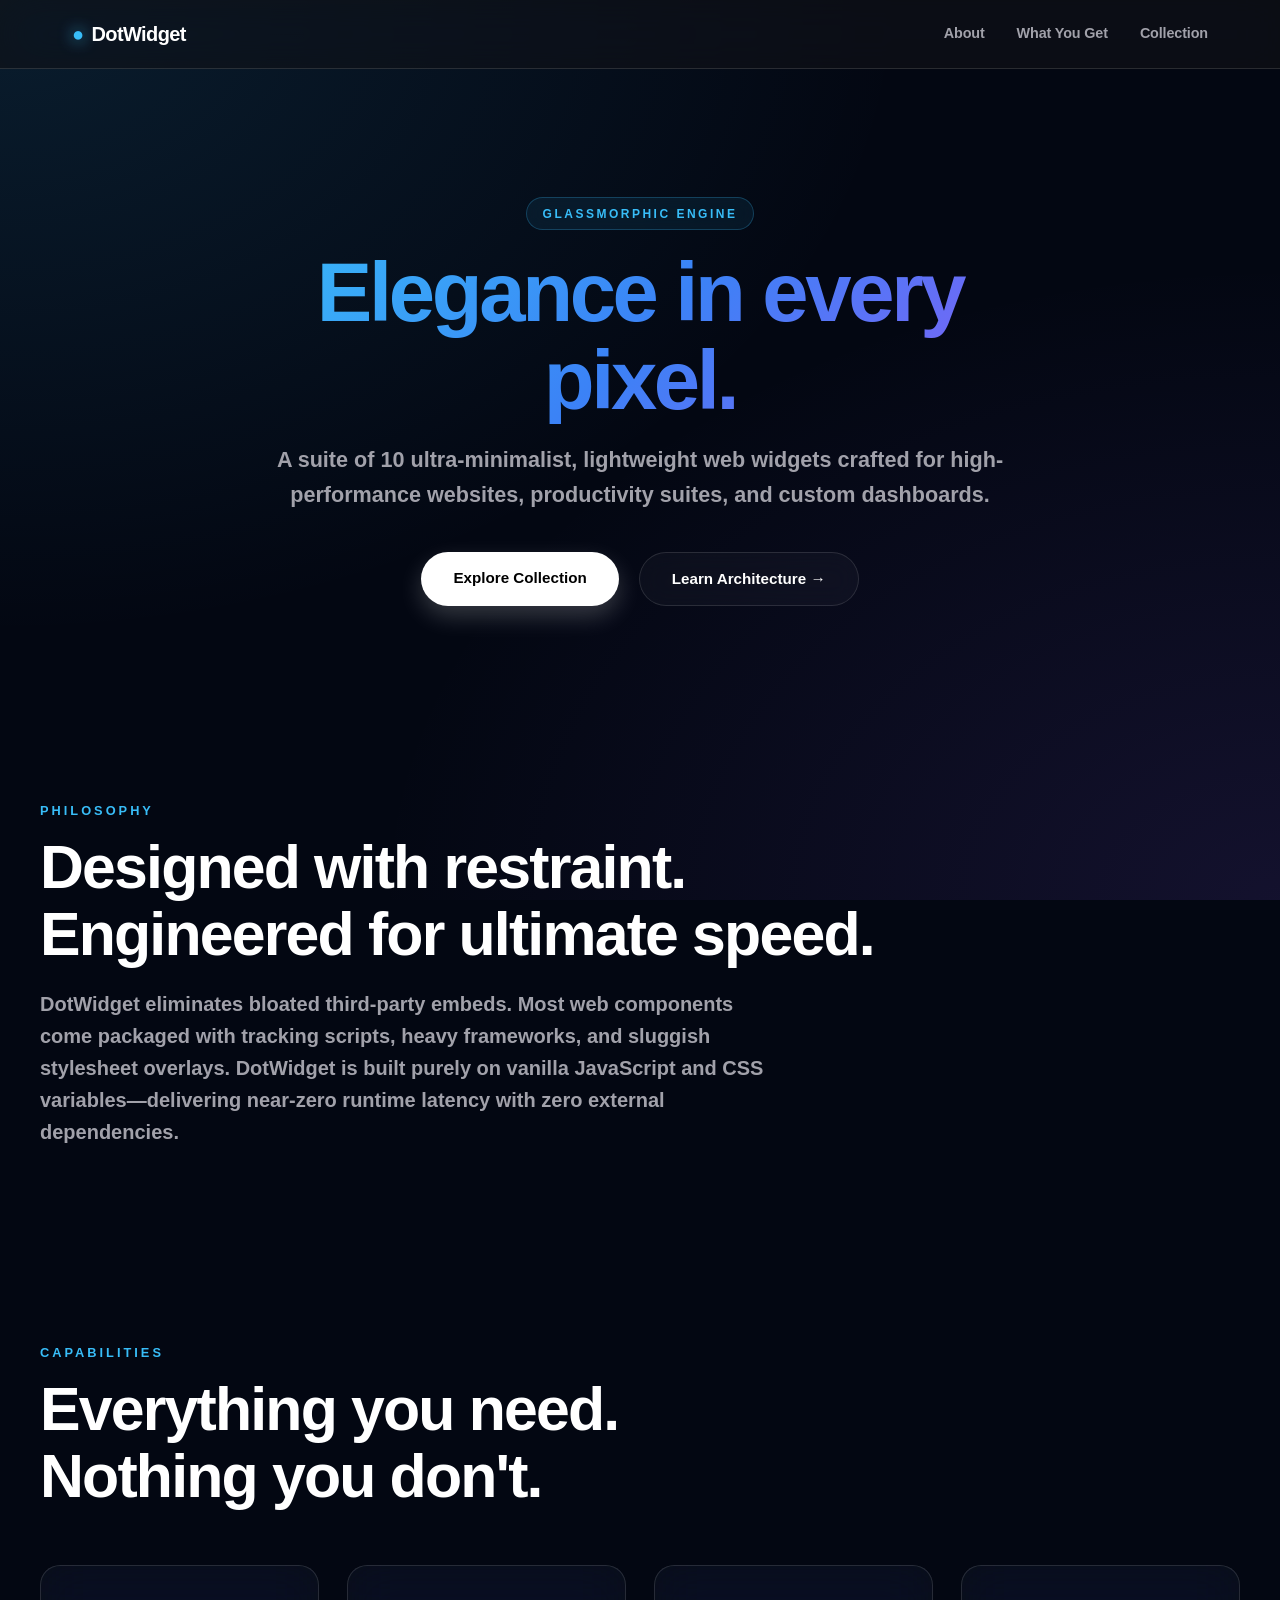
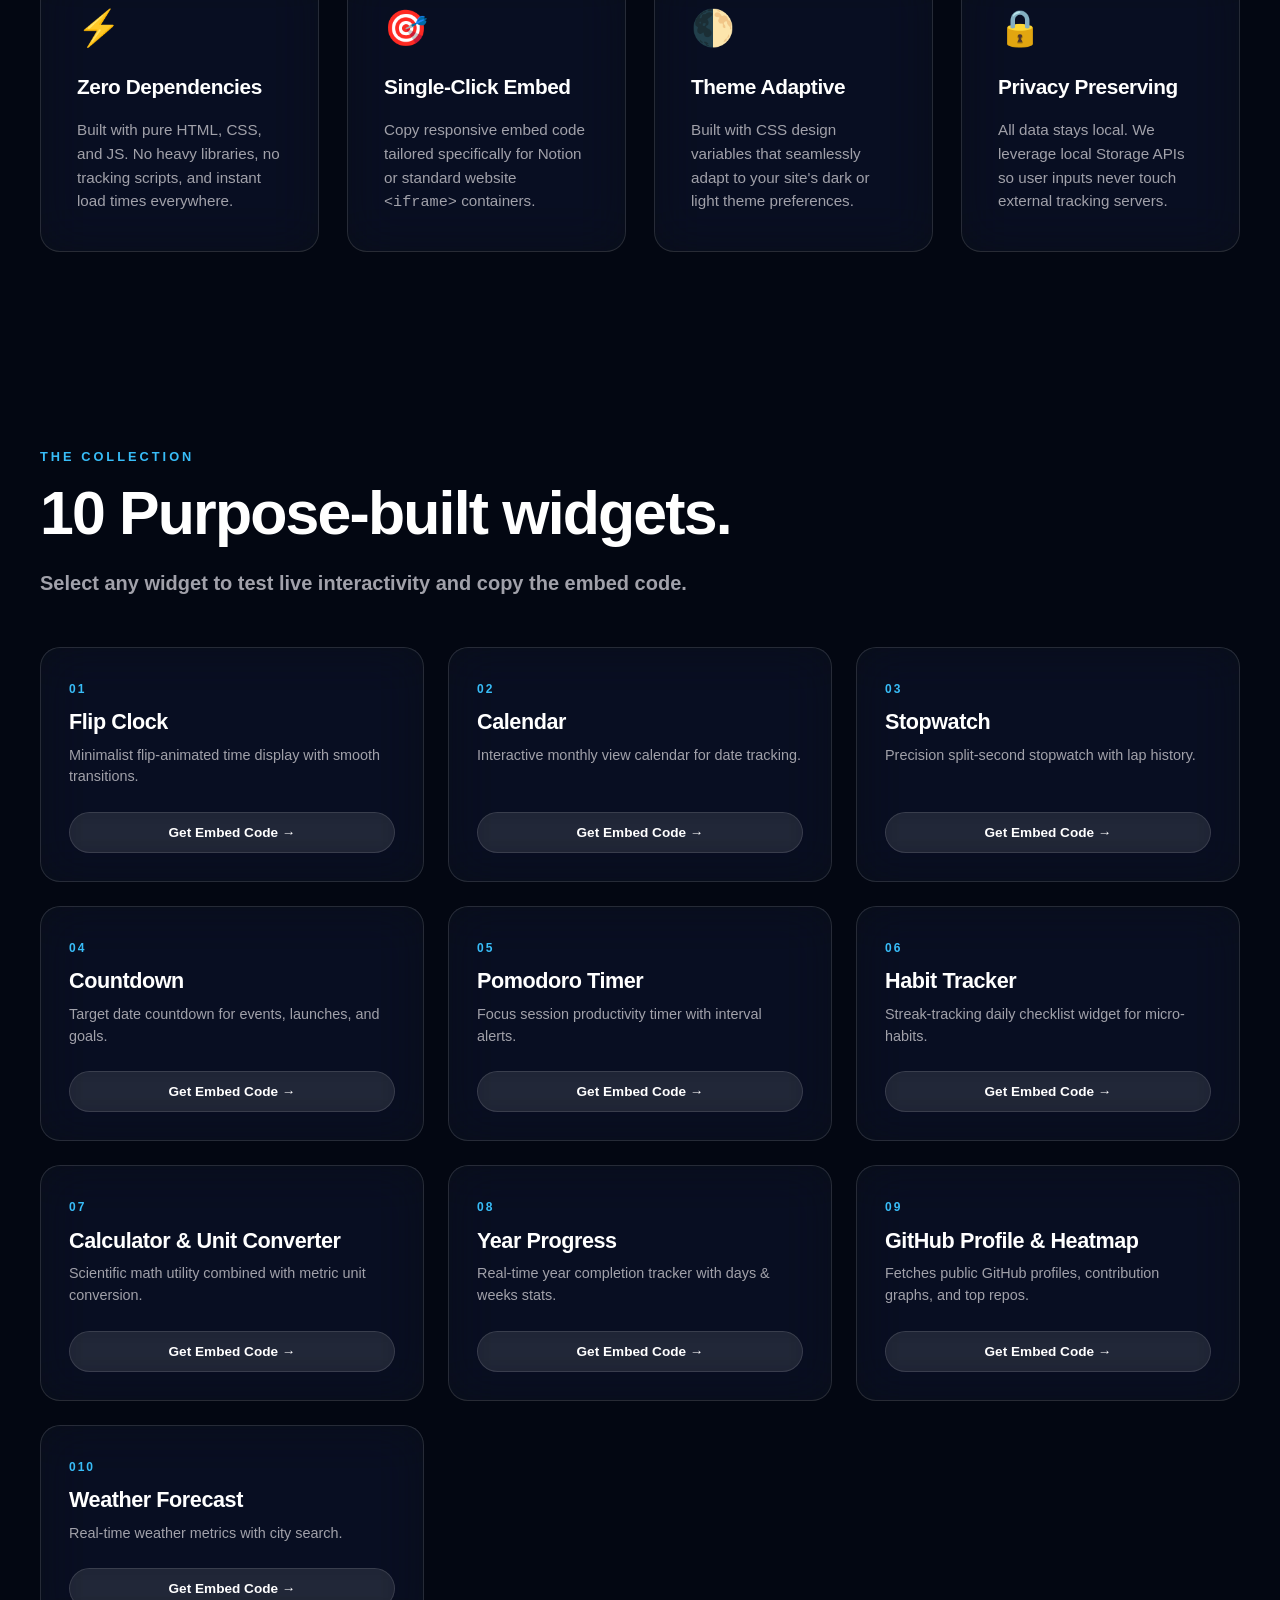
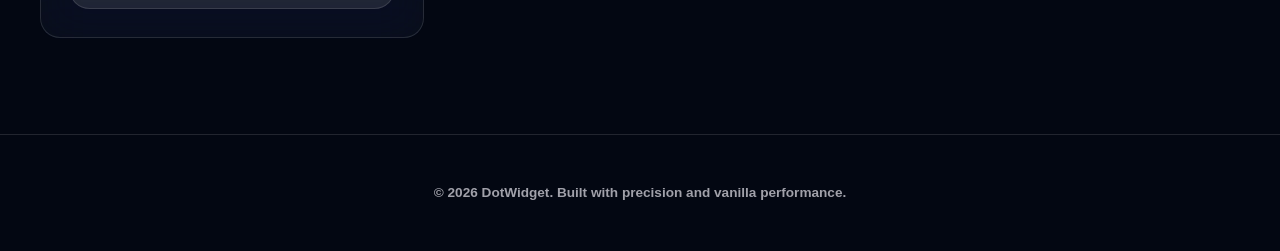
==== commit 241e50b6: "Deploy fresh clean embed modal and tab system" ====
--- a/index.html
+++ b/index.html
@@ -46,12 +46,12 @@
       <span class="section-tag">PHILOSOPHY</span>
       <h2 class="section-heading">Designed with restraint.<br>Engineered for ultimate speed.</h2>
       <p class="section-lead">
-        DotWidget eliminates bloated third-party embeds. Most web components come packaged with tracking scripts, heavy frameworks, and sluggish stylesheet overlays. DotWidget is built purely on **vanilla JavaScript** and **CSS variables**—delivering **near-zero runtime latency** with zero external dependencies.
+        DotWidget eliminates bloated third-party embeds. Most web components come packaged with tracking scripts, heavy frameworks, and sluggish stylesheet overlays. DotWidget is built purely on <strong>vanilla JavaScript</strong> and <strong>CSS variables</strong>—delivering <strong>near-zero runtime latency</strong> with zero external dependencies.
       </p>
     </div>
   </section>
 
-  <!-- What You Get Section -->
+  <!-- Capabilities Section -->
   <section id="benefits" class="apple-section">
     <div class="section-container">
       <span class="section-tag">CAPABILITIES</span>
@@ -67,7 +67,7 @@
         <div class="bento-card">
           <div class="bento-icon">🎯</div>
           <h3>Single-Click Embed</h3>
-          <p>Copy responsive <code>&lt;iframe&gt;</code> code tailored specifically to your required container dimensions.</p>
+          <p>Copy responsive embed code tailored specifically for Notion or standard website <code>&lt;iframe&gt;</code> containers.</p>
         </div>
 
         <div class="bento-card">
@@ -118,28 +118,28 @@
 
             <div class="control-row">
               <label for="opt-height">Height</label>
-              <input type="text" id="opt-height" value="400px">
+              <input type="text" id="opt-height" value="380px">
             </div>
 
-            <!-- EMBED CODE & TABS SECTION -->
-          <div class="embed-section">
-            <div class="embed-header">
-              <label class="controls-title">EMBED CODE</label>
-              <!-- Toggle Tabs -->
-              <div class="embed-tabs">
-                <button id="tab-notion" class="tab-btn active" onclick="switchEmbedTab('notion')">Notion Link</button>
-                <button id="tab-iframe" class="tab-btn" onclick="switchEmbedTab('iframe')">HTML Iframe</button>
+            <div class="embed-section">
+              <div class="embed-header">
+                <label class="controls-title">EMBED CODE</label>
+                <div class="embed-tabs">
+                  <button id="tab-notion" class="tab-btn active" onclick="switchEmbedTab('notion')">Notion Link</button>
+                  <button id="tab-iframe" class="tab-btn" onclick="switchEmbedTab('iframe')">HTML Iframe</button>
+                </div>
+              </div>
+
+              <div class="code-box-wrapper">
+                <textarea id="embed-code-output" readonly rows="4"></textarea>
+                <button id="btn-copy-code" class="btn-copy">Copy Code</button>
               </div>
             </div>
-
-            <!-- Single Code Box & Copy Button -->
-            <div class="code-box-wrapper">
-              <textarea id="embed-code-output" readonly rows="4"></textarea>
-              <button id="btn-copy-code" class="btn-copy">Copy Code</button>
-            </div>
           </div>
-
         </aside>
+      </div>
+    </div>
+  </section>
 
   <!-- Footer -->
   <footer class="apple-footer">
--- a/style.css
+++ b/style.css
@@ -11,21 +11,21 @@
   --dw-glass-border-hover: rgba(56, 189, 248, 0.5);
   --dw-glass-blur: blur(24px) saturate(180%);
   
-  /* High-Contrast Bold Typography Colors */
+  /* High-Contrast Typography */
   --dw-text-bold: #FFFFFF;
   --dw-text-muted: #A1A1AA;
   --dw-accent-cyan: #38BDF8;
   --dw-accent-blue: #2563EB;
   --dw-accent-gradient: linear-gradient(135deg, #38BDF8 0%, #3B82F6 50%, #8B5CF6 100%);
   
-  /* Sharp Geometry */
+  /* Geometry */
   --dw-radius-lg: 20px;
   --dw-radius-md: 12px;
   --dw-radius-sm: 8px;
   --dw-shadow-sharp: 0 20px 50px rgba(0, 0, 0, 0.6);
 }
 
-/* Base Body Styling */
+/* Base Body */
 body {
   background-color: #030712;
   background-image: 
@@ -40,7 +40,7 @@
   -webkit-font-smoothing: antialiased;
 }
 
-/* Glass Header Navigation */
+/* Navigation */
 .apple-nav {
   position: sticky;
   top: 0;
@@ -177,7 +177,7 @@
   border-color: var(--dw-text-bold);
 }
 
-/* Sections Shared */
+/* Sections */
 .apple-section {
   padding: 6rem 2rem;
 }
@@ -211,7 +211,7 @@
   line-height: 1.6;
 }
 
-/* Bento Glass Grid */
+/* Bento Grid */
 .bento-grid {
   display: grid;
   grid-template-columns: repeat(auto-fit, minmax(260px, 1fr));
@@ -258,7 +258,7 @@
   line-height: 1.55;
 }
 
-/* Gallery & Embed Grid Layout */
+/* App Main Grid */
 .app-main {
   display: grid;
   grid-template-columns: 1fr;
@@ -267,7 +267,7 @@
 }
 
 .app-main.has-active-panel {
-  grid-template-columns: 1fr 400px;
+  grid-template-columns: 1fr 380px;
 }
 
 .gallery-grid {
@@ -276,7 +276,7 @@
   gap: 1.5rem;
 }
 
-/* Glassmorphic Widget Cards */
+/* Widget Cards */
 .widget-card {
   background: var(--dw-glass-card);
   backdrop-filter: var(--dw-glass-blur);
@@ -341,17 +341,17 @@
   box-shadow: 0 4px 15px rgba(56, 189, 248, 0.4);
 }
 
-/* Glassmorphic Side Panel */
+/* Side Panel Drawer */
 .embed-panel {
   background: var(--dw-glass-bg);
   backdrop-filter: var(--dw-glass-blur);
   -webkit-backdrop-filter: var(--dw-glass-blur);
   border: 1px solid var(--dw-glass-border);
   border-radius: var(--dw-radius-lg);
-  padding: 1.75rem;
-  display: flex;
-  flex-direction: column;
-  gap: 1.5rem;
+  padding: 1.5rem;
+  display: flex;
+  flex-direction: column;
+  gap: 1.25rem;
   position: sticky;
   top: 6rem;
   max-height: calc(100vh - 8rem);
@@ -410,7 +410,7 @@
 
 #preview-frame {
   width: 100%;
-  height: 380px;
+  height: 320px;
   background: #000;
   border: 1px solid var(--dw-glass-border);
   border-radius: var(--dw-radius-md);
@@ -419,7 +419,7 @@
 .panel-controls {
   display: flex;
   flex-direction: column;
-  gap: 0.9rem;
+  gap: 1rem;
 }
 
 .controls-title {
@@ -434,12 +434,12 @@
   display: flex;
   justify-content: space-between;
   align-items: center;
-  font-size: 0.9rem;
+  font-size: 0.85rem;
   font-weight: 700;
 }
 
 .control-row input {
-  width: 100px;
+  width: 90px;
   background: rgba(0, 0, 0, 0.6);
   border: 1px solid var(--dw-glass-border);
   border-radius: var(--dw-radius-sm);
@@ -451,43 +451,83 @@
   text-align: center;
 }
 
-.code-header {
+/* Tabs & Embed Section */
+.embed-section {
+  display: flex;
+  flex-direction: column;
+  gap: 0.6rem;
+  margin-top: 0.5rem;
+}
+
+.embed-header {
   display: flex;
   justify-content: space-between;
   align-items: center;
-  font-size: 0.7rem;
-  font-weight: 900;
-  letter-spacing: 2px;
-  color: var(--dw-text-muted);
-  margin-top: 0.5rem;
-}
-
-.btn-copy {
+}
+
+.embed-tabs {
+  display: flex;
+  background: rgba(0, 0, 0, 0.5);
+  padding: 3px;
+  border-radius: 8px;
+  border: 1px solid var(--dw-glass-border);
+}
+
+.tab-btn {
+  background: transparent;
+  border: none;
+  color: var(--dw-text-muted);
+  padding: 4px 10px;
+  font-size: 0.75rem;
+  font-weight: 700;
+  border-radius: 6px;
+  cursor: pointer;
+  transition: all 0.2s ease;
+}
+
+.tab-btn.active {
   background: var(--dw-accent-gradient);
-  color: #fff;
-  border: none;
-  padding: 0.35rem 0.85rem;
-  border-radius: 999px;
-  font-size: 0.75rem;
-  font-weight: 800;
-  cursor: pointer;
-  box-shadow: 0 4px 12px rgba(56, 189, 248, 0.3);
+  color: #ffffff;
+}
+
+.code-box-wrapper {
+  display: flex;
+  flex-direction: column;
+  gap: 0.5rem;
 }
 
 #embed-code-output {
   width: 100%;
-  height: 90px;
+  height: 85px;
   background: rgba(0, 0, 0, 0.7);
   border: 1px solid var(--dw-glass-border);
   border-radius: var(--dw-radius-md);
   color: var(--dw-accent-cyan);
-  font-family: ui-monospace, SFMono-Regular, Menlo, Monaco, Consolas, monospace;
-  font-size: 0.8rem;
+  font-family: ui-monospace, SFMono-Regular, Consolas, monospace;
+  font-size: 0.78rem;
   font-weight: 600;
   padding: 0.6rem;
   resize: none;
   outline: none;
   box-sizing: border-box;
+}
+
+.btn-copy {
+  background: var(--dw-accent-gradient);
+  color: #fff;
+  border: none;
+  padding: 0.6rem 1rem;
+  border-radius: 999px;
+  font-size: 0.8rem;
+  font-weight: 800;
+  cursor: pointer;
+  box-shadow: 0 4px 12px rgba(56, 189, 248, 0.3);
+  transition: all 0.2s ease;
+}
+
+.btn-copy:hover {
+  transform: translateY(-1px);
+  box-shadow: 0 6px 16px rgba(56, 189, 248, 0.5);
 }
 
 .apple-footer {
@@ -497,52 +537,4 @@
   font-size: 0.85rem;
   font-weight: 700;
   color: var(--dw-text-muted);
-}
-
-.embed-header {
-  display: flex;
-  justify-content: space-between;
-  align-items: center;
-  margin-bottom: 8px;
-}
-
-.embed-tabs {
-  display: flex;
-  background: rgba(255, 255, 255, 0.05);
-  padding: 2px;
-  border-radius: 8px;
-  border: 1px solid rgba(255, 255, 255, 0.1);
-}
-
-.tab-btn {
-  background: transparent;
-  border: none;
-  color: #8a8d9b;
-  padding: 4px 10px;
-  font-size: 11px;
-  border-radius: 6px;
-  cursor: pointer;
-  transition: all 0.2s ease;
-}
-
-.tab-btn.active {
-  background: rgba(255, 255, 255, 0.15);
-  color: #ffffff;
-  font-weight: 600;
-}
-
-.code-box-wrapper {
-  position: relative;
-}
-
-#embed-code-box {
-  width: 100%;
-  background: #090a0f;
-  color: #4ef2d2;
-  border: 1px solid rgba(255, 255, 255, 0.1);
-  border-radius: 8px;
-  padding: 10px;
-  font-family: monospace;
-  font-size: 12px;
-  resize: none;
 }
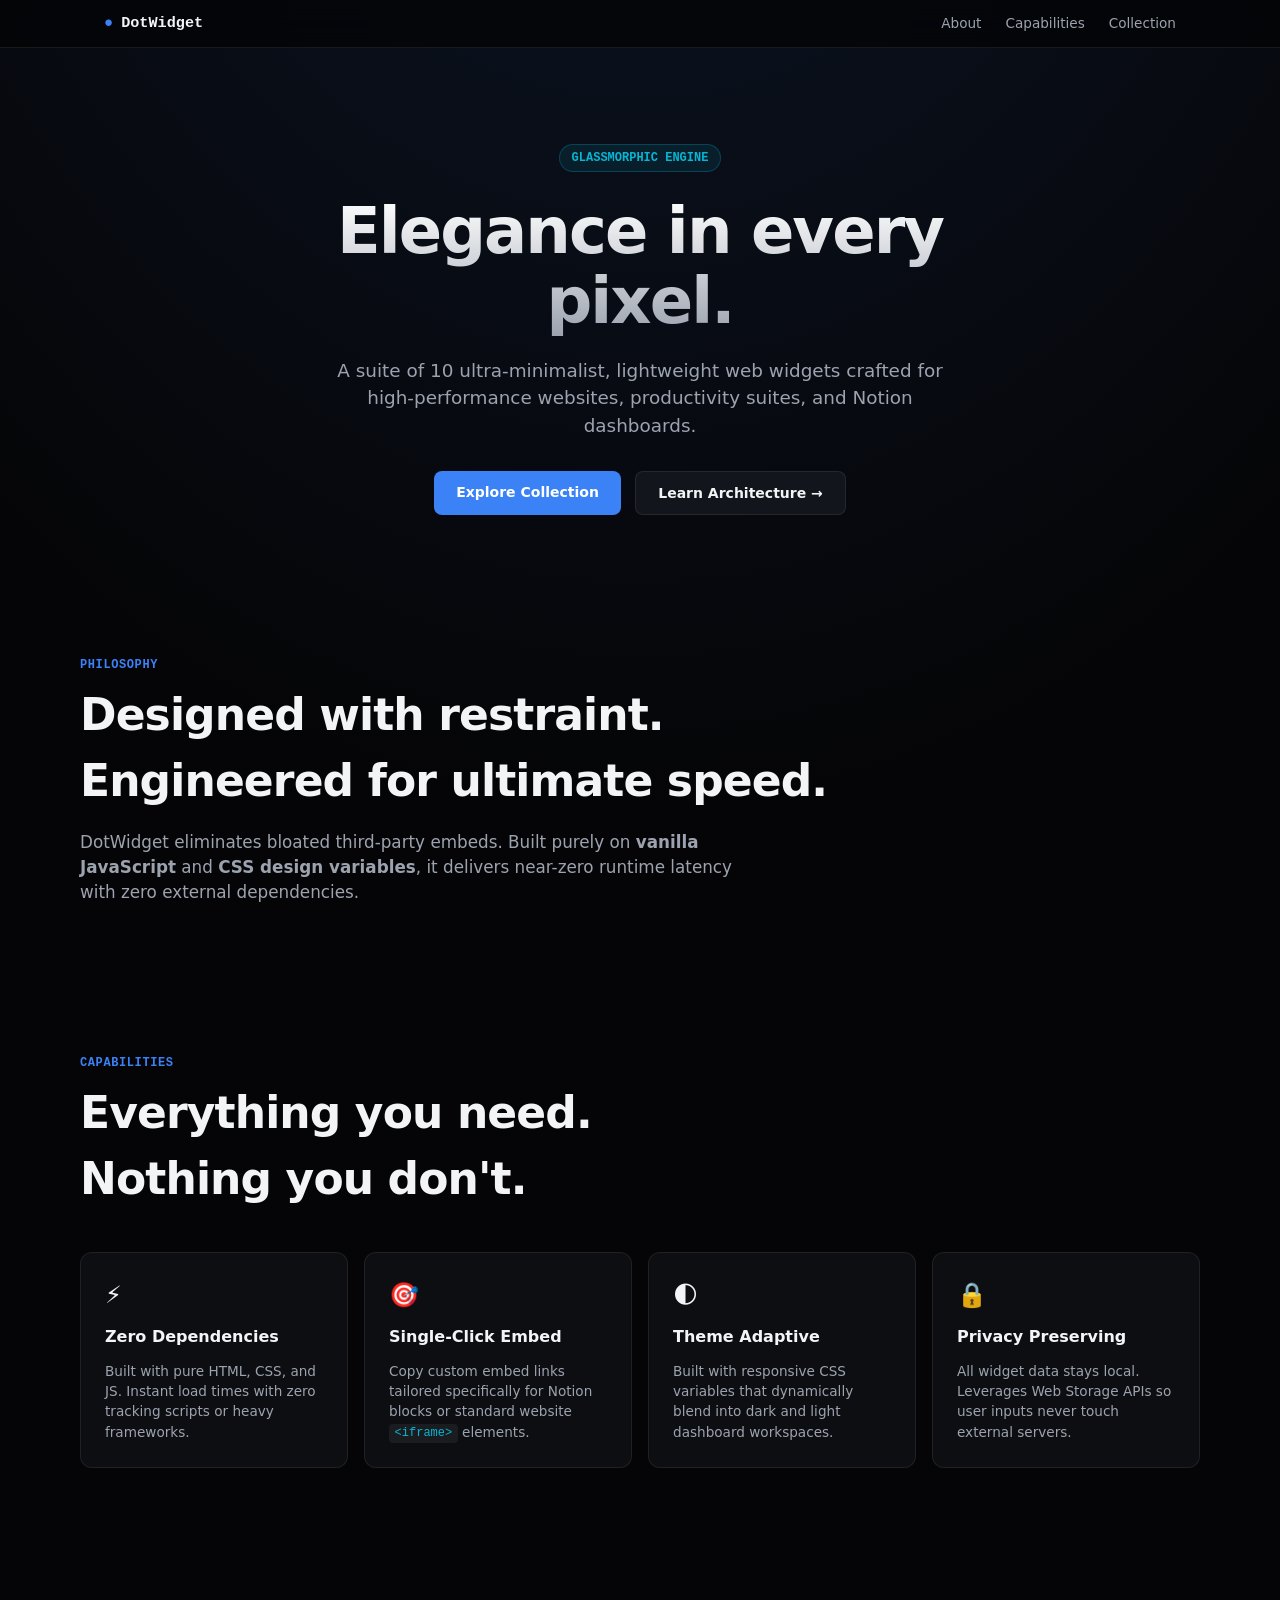
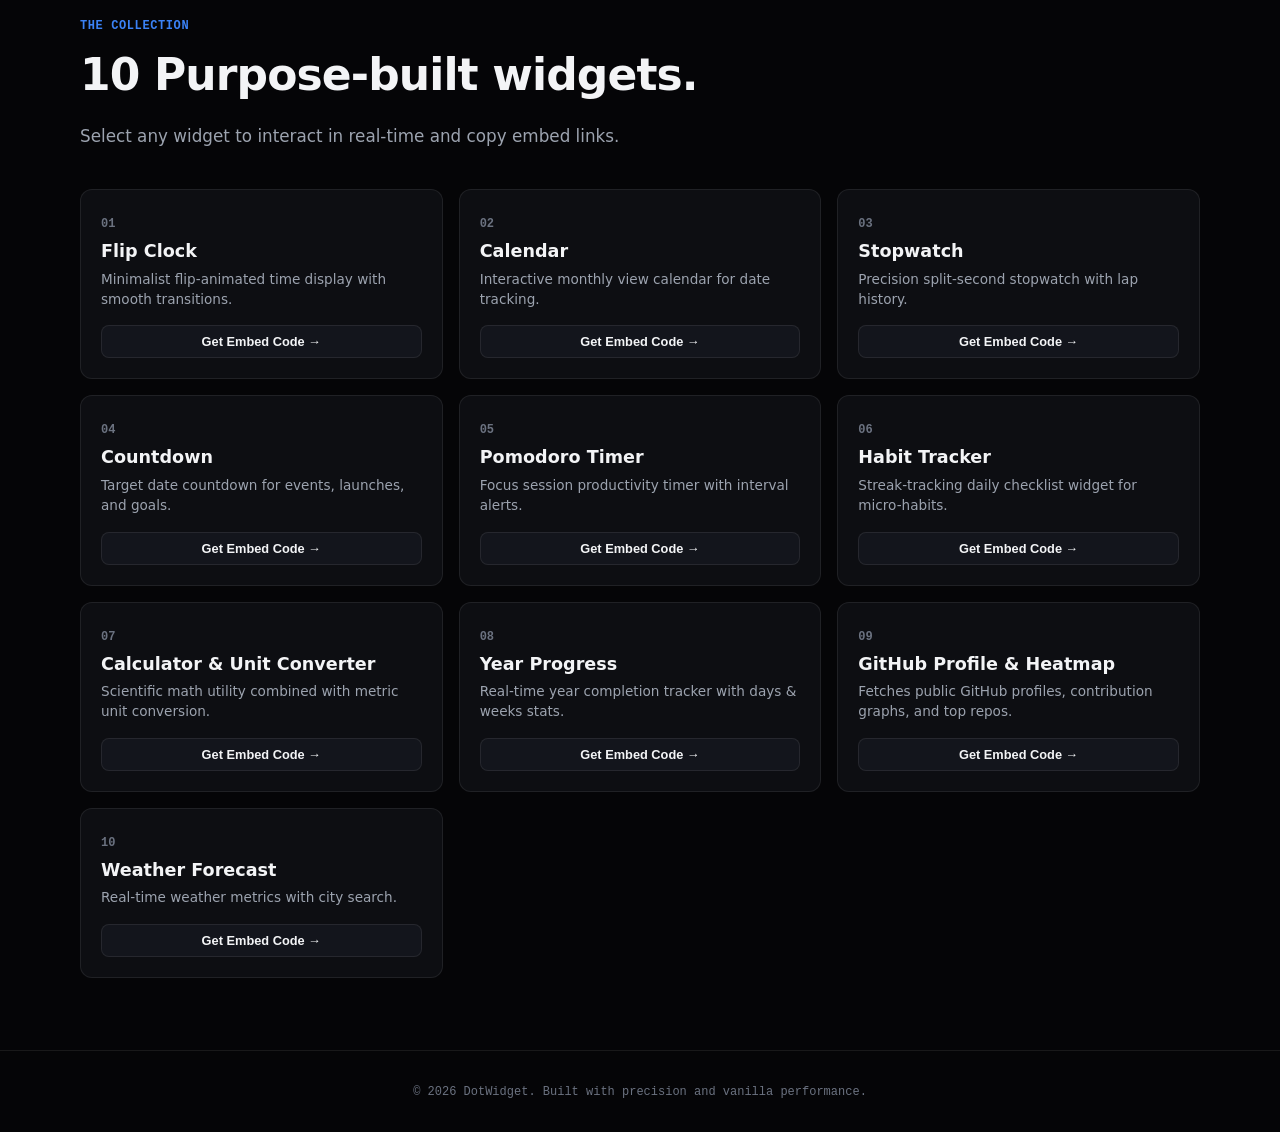
==== commit b4a0e01c: "Deploy fresh clean embed modal and tab system" ====
--- a/index.html
+++ b/index.html
@@ -19,19 +19,19 @@
       <a href="#" class="nav-logo"><span class="dot">●</span> DotWidget</a>
       <div class="nav-links">
         <a href="#about">About</a>
-        <a href="#benefits">What You Get</a>
+        <a href="#benefits">Capabilities</a>
         <a href="#widgets">Collection</a>
       </div>
     </div>
   </nav>
 
-  <!-- Hero Banner -->
+  <!-- Hero Section -->
   <header class="hero-section">
     <div class="hero-content">
       <span class="hero-badge">GLASSMORPHIC ENGINE</span>
       <h1 class="hero-title">Elegance in every pixel.</h1>
       <p class="hero-subtitle">
-        A suite of 10 ultra-minimalist, lightweight web widgets crafted for high-performance websites, productivity suites, and custom dashboards.
+        A suite of 10 ultra-minimalist, lightweight web widgets crafted for high-performance websites, productivity suites, and Notion dashboards.
       </p>
       <div class="hero-cta-group">
         <a href="#widgets" class="btn-apple-primary">Explore Collection</a>
@@ -40,106 +40,108 @@
     </div>
   </header>
 
-  <!-- About Section -->
-  <section id="about" class="apple-section">
-    <div class="section-container">
-      <span class="section-tag">PHILOSOPHY</span>
-      <h2 class="section-heading">Designed with restraint.<br>Engineered for ultimate speed.</h2>
-      <p class="section-lead">
-        DotWidget eliminates bloated third-party embeds. Most web components come packaged with tracking scripts, heavy frameworks, and sluggish stylesheet overlays. DotWidget is built purely on <strong>vanilla JavaScript</strong> and <strong>CSS variables</strong>—delivering <strong>near-zero runtime latency</strong> with zero external dependencies.
-      </p>
-    </div>
-  </section>
+  <main>
+    <!-- About Section -->
+    <section id="about" class="apple-section">
+      <div class="section-container">
+        <span class="section-tag">PHILOSOPHY</span>
+        <h2 class="section-heading">Designed with restraint.<br>Engineered for ultimate speed.</h2>
+        <p class="section-lead">
+          DotWidget eliminates bloated third-party embeds. Built purely on <strong>vanilla JavaScript</strong> and <strong>CSS design variables</strong>, it delivers near-zero runtime latency with zero external dependencies.
+        </p>
+      </div>
+    </section>
 
-  <!-- Capabilities Section -->
-  <section id="benefits" class="apple-section">
-    <div class="section-container">
-      <span class="section-tag">CAPABILITIES</span>
-      <h2 class="section-heading">Everything you need.<br>Nothing you don't.</h2>
+    <!-- Capabilities Section -->
+    <section id="benefits" class="apple-section">
+      <div class="section-container">
+        <span class="section-tag">CAPABILITIES</span>
+        <h2 class="section-heading">Everything you need.<br>Nothing you don't.</h2>
 
-      <div class="bento-grid">
-        <div class="bento-card">
-          <div class="bento-icon">⚡</div>
-          <h3>Zero Dependencies</h3>
-          <p>Built with pure HTML, CSS, and JS. No heavy libraries, no tracking scripts, and instant load times everywhere.</p>
-        </div>
+        <div class="bento-grid">
+          <div class="bento-card">
+            <div class="bento-icon">⚡</div>
+            <h3>Zero Dependencies</h3>
+            <p>Built with pure HTML, CSS, and JS. Instant load times with zero tracking scripts or heavy frameworks.</p>
+          </div>
 
-        <div class="bento-card">
-          <div class="bento-icon">🎯</div>
-          <h3>Single-Click Embed</h3>
-          <p>Copy responsive embed code tailored specifically for Notion or standard website <code>&lt;iframe&gt;</code> containers.</p>
-        </div>
+          <div class="bento-card">
+            <div class="bento-icon">🎯</div>
+            <h3>Single-Click Embed</h3>
+            <p>Copy custom embed links tailored specifically for Notion blocks or standard website <code>&lt;iframe&gt;</code> elements.</p>
+          </div>
 
-        <div class="bento-card">
-          <div class="bento-icon">🌓</div>
-          <h3>Theme Adaptive</h3>
-          <p>Built with CSS design variables that seamlessly adapt to your site's dark or light theme preferences.</p>
-        </div>
+          <div class="bento-card">
+            <div class="bento-icon">🌓</div>
+            <h3>Theme Adaptive</h3>
+            <p>Built with responsive CSS variables that dynamically blend into dark and light dashboard workspaces.</p>
+          </div>
 
-        <div class="bento-card">
-          <div class="bento-icon">🔒</div>
-          <h3>Privacy Preserving</h3>
-          <p>All data stays local. We leverage local Storage APIs so user inputs never touch external tracking servers.</p>
+          <div class="bento-card">
+            <div class="bento-icon">🔒</div>
+            <h3>Privacy Preserving</h3>
+            <p>All widget data stays local. Leverages Web Storage APIs so user inputs never touch external servers.</p>
+          </div>
         </div>
       </div>
-    </div>
-  </section>
+    </section>
 
-  <!-- Widget Collection Showcase -->
-  <section id="widgets" class="apple-section">
-    <div class="section-container">
-      <span class="section-tag">THE COLLECTION</span>
-      <h2 class="section-heading">10 Purpose-built widgets.</h2>
-      <p class="section-lead">Select any widget to test live interactivity and copy the embed code.</p>
+    <!-- Widget Collection Showcase -->
+    <section id="widgets" class="apple-section">
+      <div class="section-container">
+        <span class="section-tag">THE COLLECTION</span>
+        <h2 class="section-heading">10 Purpose-built widgets.</h2>
+        <p class="section-lead">Select any widget to interact in real-time and copy embed links.</p>
 
-      <div class="app-main">
-        <!-- Gallery Grid -->
-        <div class="gallery-grid" id="gallery-grid"></div>
+        <div class="app-main">
+          <!-- Gallery Grid -->
+          <div class="gallery-grid" id="gallery-grid"></div>
 
-        <!-- Sticky Glass Preview Side Panel -->
-        <aside id="embed-panel" class="embed-panel hidden">
-          <div class="panel-header">
-            <h3 id="panel-widget-title" class="panel-title">Widget Preview</h3>
-            <button id="btn-close-panel" class="btn-close" aria-label="Close panel">✕</button>
-          </div>
-
-          <div class="preview-box">
-            <div class="preview-header">LIVE PREVIEW</div>
-            <iframe id="preview-frame" src="" frameborder="0"></iframe>
-          </div>
-
-          <div class="panel-controls">
-            <h4 class="controls-title">CUSTOMIZATION</h4>
-
-            <div class="control-row">
-              <label for="opt-width">Width</label>
-              <input type="text" id="opt-width" value="100%">
+          <!-- Sticky Glass Preview Side Panel -->
+          <aside id="embed-panel" class="embed-panel hidden">
+            <div class="panel-header">
+              <h3 id="panel-widget-title" class="panel-title">Widget Preview</h3>
+              <button id="btn-close-panel" class="btn-close" aria-label="Close panel">✕</button>
             </div>
 
-            <div class="control-row">
-              <label for="opt-height">Height</label>
-              <input type="text" id="opt-height" value="380px">
+            <div class="preview-box">
+              <span class="preview-header">LIVE PREVIEW</span>
+              <iframe id="preview-frame" src="" frameborder="0"></iframe>
             </div>
 
-            <div class="embed-section">
-              <div class="embed-header">
-                <label class="controls-title">EMBED CODE</label>
-                <div class="embed-tabs">
-                  <button id="tab-notion" class="tab-btn active" onclick="switchEmbedTab('notion')">Notion Link</button>
-                  <button id="tab-iframe" class="tab-btn" onclick="switchEmbedTab('iframe')">HTML Iframe</button>
+            <div class="panel-controls">
+              <span class="controls-title">CUSTOMIZATION</span>
+
+              <div class="control-row">
+                <label for="opt-width">Width</label>
+                <input type="text" id="opt-width" value="100%">
+              </div>
+
+              <div class="control-row">
+                <label for="opt-height">Height</label>
+                <input type="text" id="opt-height" value="380px">
+              </div>
+
+              <div class="embed-section">
+                <div class="embed-header">
+                  <span class="controls-title">EMBED CODE</span>
+                  <div class="embed-tabs">
+                    <button id="tab-notion" class="tab-btn active" onclick="switchEmbedTab('notion')">Notion Link</button>
+                    <button id="tab-iframe" class="tab-btn" onclick="switchEmbedTab('iframe')">HTML Iframe</button>
+                  </div>
+                </div>
+
+                <div class="code-box-wrapper">
+                  <textarea id="embed-code-output" readonly rows="3"></textarea>
+                  <button id="btn-copy-code" class="btn-copy">Copy Link</button>
                 </div>
               </div>
-
-              <div class="code-box-wrapper">
-                <textarea id="embed-code-output" readonly rows="4"></textarea>
-                <button id="btn-copy-code" class="btn-copy">Copy Code</button>
-              </div>
             </div>
-          </div>
-        </aside>
+          </aside>
+        </div>
       </div>
-    </div>
-  </section>
+    </section>
+  </main>
 
   <!-- Footer -->
   <footer class="apple-footer">
--- a/style.css
+++ b/style.css
@@ -1,70 +1,91 @@
 /* ==========================================================================
-   DOTWIDGET MASTER GLASSMORPHISM & BOLD DESIGN SYSTEM
+   DOTWIDGET — DEVELOPER DESIGN SYSTEM
    ========================================================================== */
 
 :root {
-  /* Dark Glass Core Palette */
-  --dw-glass-bg: rgba(18, 18, 20, 0.65);
-  --dw-glass-card: rgba(255, 255, 255, 0.03);
-  --dw-glass-card-hover: rgba(255, 255, 255, 0.07);
-  --dw-glass-border: rgba(255, 255, 255, 0.12);
-  --dw-glass-border-hover: rgba(56, 189, 248, 0.5);
-  --dw-glass-blur: blur(24px) saturate(180%);
-  
-  /* High-Contrast Typography */
-  --dw-text-bold: #FFFFFF;
-  --dw-text-muted: #A1A1AA;
-  --dw-accent-cyan: #38BDF8;
-  --dw-accent-blue: #2563EB;
-  --dw-accent-gradient: linear-gradient(135deg, #38BDF8 0%, #3B82F6 50%, #8B5CF6 100%);
-  
-  /* Geometry */
-  --dw-radius-lg: 20px;
-  --dw-radius-md: 12px;
-  --dw-radius-sm: 8px;
-  --dw-shadow-sharp: 0 20px 50px rgba(0, 0, 0, 0.6);
-}
-
-/* Base Body */
-body {
-  background-color: #030712;
-  background-image: 
-    radial-gradient(at 0% 0%, rgba(56, 189, 248, 0.12) 0px, transparent 50%),
-    radial-gradient(at 100% 100%, rgba(139, 92, 246, 0.12) 0px, transparent 50%);
-  background-attachment: fixed;
-  color: var(--dw-text-bold);
-  font-family: -apple-system, BlinkMacSystemFont, "SF Pro Display", "SF Pro Text", "Inter", sans-serif;
+  /* System & Monospace Typography */
+  --font-sans: -apple-system, BlinkMacSystemFont, "SF Pro Display", "SF Pro Text", system-ui, sans-serif;
+  --font-mono: ui-monospace, "SF Mono", "JetBrains Mono", "Fira Code", "Roboto Mono", monospace;
+
+  /* Engineered Obsidian Palette */
+  --bg-app: #050507;
+  --surface-base: #0d0e12;
+  --surface-card: #13151c;
+  --surface-hover: #191c26;
+
+  /* High-Contrast Borders */
+  --border-subtle: rgba(255, 255, 255, 0.08);
+  --border-emphasis: rgba(255, 255, 255, 0.16);
+  --border-focus: #3b82f6;
+
+  /* Typography Colors */
+  --text-primary: #f3f4f6;
+  --text-secondary: #9ca3af;
+  --text-tertiary: #6b7280;
+
+  /* Precise Accents */
+  --accent-blue: #3b82f6;
+  --accent-blue-hover: #2563eb;
+  --accent-cyan: #06b6d4;
+
+  /* Radii & Layout Constants */
+  --radius-lg: 12px;
+  --radius-md: 8px;
+  --radius-sm: 6px;
+  --radius-pill: 9999px;
+  --transition-fast: 150ms cubic-bezier(0.16, 1, 0.3, 1);
+}
+
+/* Reset & Base Rules */
+*, *::before, *::after {
+  box-sizing: border-box;
   margin: 0;
   padding: 0;
+}
+
+html {
+  color-scheme: dark;
   scroll-behavior: smooth;
+  font-size: 16px;
+}
+
+body {
+  background-color: var(--bg-app);
+  background-image: 
+    radial-gradient(ellipse 80% 50% at 50% -20%, rgba(59, 130, 246, 0.15), transparent),
+    linear-gradient(to bottom, transparent, var(--bg-app));
+  color: var(--text-primary);
+  font-family: var(--font-sans);
+  font-variant-numeric: tabular-nums;
+  line-height: 1.5;
   -webkit-font-smoothing: antialiased;
 }
 
-/* Navigation */
+/* Developer Glass Nav */
 .apple-nav {
   position: sticky;
   top: 0;
-  z-index: 1000;
-  background: var(--dw-glass-bg);
-  backdrop-filter: var(--dw-glass-blur);
-  -webkit-backdrop-filter: var(--dw-glass-blur);
-  border-bottom: 1px solid var(--dw-glass-border);
+  z-index: 100;
+  background: rgba(5, 5, 7, 0.85);
+  backdrop-filter: blur(16px) saturate(180%);
+  -webkit-backdrop-filter: blur(16px) saturate(180%);
+  border-bottom: 1px solid var(--border-subtle);
 }
 
 .nav-container {
-  max-width: 1200px;
+  max-width: 1120px;
   margin: 0 auto;
-  padding: 1.2rem 2rem;
+  padding: 0.75rem 1.5rem;
   display: flex;
   justify-content: space-between;
   align-items: center;
 }
 
 .nav-logo {
-  font-size: 1.25rem;
-  font-weight: 900;
-  letter-spacing: -0.03em;
-  color: var(--dw-text-bold);
+  font-family: var(--font-mono);
+  font-size: 0.95rem;
+  font-weight: 600;
+  color: var(--text-primary);
   text-decoration: none;
   display: flex;
   align-items: center;
@@ -72,198 +93,191 @@
 }
 
 .nav-logo .dot {
-  color: var(--dw-accent-cyan);
-  filter: drop-shadow(0 0 8px var(--dw-accent-cyan));
+  color: var(--accent-blue);
 }
 
 .nav-links {
   display: flex;
-  gap: 2rem;
+  gap: 1.5rem;
 }
 
 .nav-links a {
-  color: var(--dw-text-muted);
+  color: var(--text-secondary);
   text-decoration: none;
-  font-size: 0.9rem;
-  font-weight: 700;
-  letter-spacing: -0.01em;
-  transition: all 0.2s ease;
+  font-size: 0.85rem;
+  font-weight: 500;
+  transition: color var(--transition-fast);
 }
 
 .nav-links a:hover {
-  color: var(--dw-text-bold);
-  text-shadow: 0 0 10px rgba(255, 255, 255, 0.5);
+  color: var(--text-primary);
 }
 
 /* Hero Section */
 .hero-section {
-  padding: 8rem 2rem 6rem;
+  padding: 6rem 1.5rem 4rem;
   text-align: center;
-  max-width: 900px;
+  max-width: 800px;
   margin: 0 auto;
 }
 
 .hero-badge {
-  display: inline-block;
-  font-size: 0.75rem;
+  display: inline-flex;
+  align-items: center;
+  font-family: var(--font-mono);
+  font-size: 0.75rem;
+  font-weight: 600;
+  color: var(--accent-cyan);
+  background: rgba(6, 182, 212, 0.1);
+  border: 1px solid rgba(6, 182, 212, 0.25);
+  padding: 0.25rem 0.75rem;
+  border-radius: var(--radius-pill);
+  margin-bottom: 1.5rem;
+}
+
+.hero-title {
+  font-size: clamp(2.5rem, 5vw, 4rem);
   font-weight: 800;
-  letter-spacing: 2.5px;
-  color: var(--dw-accent-cyan);
-  text-transform: uppercase;
-  padding: 0.4rem 1rem;
-  background: rgba(56, 189, 248, 0.08);
-  border: 1px solid rgba(56, 189, 248, 0.25);
-  border-radius: 999px;
-  backdrop-filter: blur(10px);
-}
-
-.hero-title {
-  font-size: clamp(3rem, 7vw, 5.2rem);
-  font-weight: 900;
-  letter-spacing: -0.04em;
-  line-height: 1.05;
-  margin: 1.2rem 0;
-  background: var(--dw-accent-gradient);
+  letter-spacing: -0.03em;
+  line-height: 1.1;
+  margin-bottom: 1.25rem;
+  background: linear-gradient(180deg, #ffffff 0%, #9ca3af 100%);
   -webkit-background-clip: text;
   -webkit-text-fill-color: transparent;
 }
 
 .hero-subtitle {
-  font-size: 1.35rem;
-  line-height: 1.6;
-  color: var(--dw-text-muted);
-  font-weight: 600;
-  margin-bottom: 2.5rem;
+  font-size: 1.15rem;
+  color: var(--text-secondary);
+  max-width: 620px;
+  margin: 0 auto 2rem;
+  font-weight: 400;
 }
 
 .hero-cta-group {
   display: flex;
-  gap: 1.25rem;
+  gap: 0.85rem;
   justify-content: center;
 }
 
 .btn-apple-primary {
-  background: var(--dw-text-bold);
-  color: #000;
-  padding: 0.9rem 2rem;
-  border-radius: 999px;
-  font-size: 0.95rem;
-  font-weight: 800;
+  background: var(--accent-blue);
+  color: #ffffff;
+  padding: 0.65rem 1.4rem;
+  border-radius: var(--radius-md);
+  font-size: 0.875rem;
+  font-weight: 600;
   text-decoration: none;
-  box-shadow: 0 10px 25px rgba(255, 255, 255, 0.2);
-  transition: all 0.25s cubic-bezier(0.16, 1, 0.3, 1);
+  transition: background var(--transition-fast), transform var(--transition-fast);
 }
 
 .btn-apple-primary:hover {
-  transform: translateY(-2px) scale(1.03);
-  box-shadow: 0 15px 35px rgba(255, 255, 255, 0.35);
+  background: var(--accent-blue-hover);
+  transform: translateY(-1px);
 }
 
 .btn-apple-secondary {
-  color: var(--dw-text-bold);
-  background: var(--dw-glass-card);
-  border: 1px solid var(--dw-glass-border);
-  backdrop-filter: blur(12px);
-  padding: 0.9rem 2rem;
-  border-radius: 999px;
-  font-size: 0.95rem;
-  font-weight: 800;
+  background: var(--surface-card);
+  border: 1px solid var(--border-subtle);
+  color: var(--text-primary);
+  padding: 0.65rem 1.4rem;
+  border-radius: var(--radius-md);
+  font-size: 0.875rem;
+  font-weight: 600;
   text-decoration: none;
-  transition: all 0.25s ease;
+  transition: background var(--transition-fast), border-color var(--transition-fast);
 }
 
 .btn-apple-secondary:hover {
-  background: var(--dw-glass-card-hover);
-  border-color: var(--dw-text-bold);
-}
-
-/* Sections */
+  background: var(--surface-hover);
+  border-color: var(--border-emphasis);
+}
+
+/* Content Sections */
 .apple-section {
-  padding: 6rem 2rem;
+  padding: 4.5rem 1.5rem;
 }
 
 .section-container {
-  max-width: 1200px;
+  max-width: 1120px;
   margin: 0 auto;
 }
 
 .section-tag {
-  font-size: 0.8rem;
-  font-weight: 800;
-  letter-spacing: 3px;
-  color: var(--dw-accent-cyan);
+  font-family: var(--font-mono);
+  font-size: 0.75rem;
+  font-weight: 600;
+  color: var(--accent-blue);
   text-transform: uppercase;
+  letter-spacing: 0.05em;
 }
 
 .section-heading {
-  font-size: clamp(2.2rem, 5vw, 3.8rem);
-  font-weight: 900;
-  letter-spacing: -0.03em;
-  line-height: 1.1;
-  margin: 0.75rem 0 1.25rem;
+  font-size: clamp(1.8rem, 3.5vw, 2.75rem);
+  font-weight: 700;
+  letter-spacing: -0.02em;
+  margin: 0.4rem 0 1rem;
 }
 
 .section-lead {
-  font-size: 1.25rem;
-  color: var(--dw-text-muted);
-  font-weight: 600;
-  max-width: 750px;
-  line-height: 1.6;
-}
-
-/* Bento Grid */
+  font-size: 1.05rem;
+  color: var(--text-secondary);
+  max-width: 680px;
+}
+
+/* Bento Grid System */
 .bento-grid {
   display: grid;
-  grid-template-columns: repeat(auto-fit, minmax(260px, 1fr));
-  gap: 1.75rem;
-  margin-top: 3.5rem;
+  grid-template-columns: repeat(auto-fit, minmax(240px, 1fr));
+  gap: 1rem;
+  margin-top: 2.5rem;
 }
 
 .bento-card {
-  background: var(--dw-glass-card);
-  backdrop-filter: var(--dw-glass-blur);
-  -webkit-backdrop-filter: var(--dw-glass-blur);
-  border: 1px solid var(--dw-glass-border);
-  border-radius: var(--dw-radius-lg);
-  padding: 2.25rem;
-  display: flex;
-  flex-direction: column;
-  gap: 1rem;
-  transition: all 0.3s cubic-bezier(0.16, 1, 0.3, 1);
+  background: var(--surface-base);
+  border: 1px solid var(--border-subtle);
+  border-radius: var(--radius-lg);
+  padding: 1.5rem;
+  display: flex;
+  flex-direction: column;
+  gap: 0.75rem;
+  transition: border-color var(--transition-fast), background var(--transition-fast);
 }
 
 .bento-card:hover {
-  background: var(--dw-glass-card-hover);
-  border-color: var(--dw-glass-border-hover);
-  transform: translateY(-5px);
-  box-shadow: var(--dw-shadow-sharp);
+  border-color: var(--border-emphasis);
+  background: var(--surface-card);
 }
 
 .bento-icon {
-  font-size: 2.2rem;
+  font-size: 1.5rem;
 }
 
 .bento-card h3 {
-  margin: 0;
-  font-size: 1.3rem;
-  font-weight: 800;
-  letter-spacing: -0.02em;
+  font-size: 1rem;
+  font-weight: 600;
 }
 
 .bento-card p {
-  margin: 0;
-  font-size: 0.95rem;
-  font-weight: 500;
-  color: var(--dw-text-muted);
-  line-height: 1.55;
-}
-
-/* App Main Grid */
+  font-size: 0.85rem;
+  color: var(--text-secondary);
+}
+
+.bento-card code {
+  font-family: var(--font-mono);
+  font-size: 0.75rem;
+  background: rgba(255, 255, 255, 0.06);
+  padding: 0.15rem 0.35rem;
+  border-radius: 4px;
+  color: var(--accent-cyan);
+}
+
+/* App Main & Sidebar Integration */
 .app-main {
   display: grid;
   grid-template-columns: 1fr;
-  gap: 2rem;
-  margin-top: 3rem;
+  gap: 1.5rem;
+  margin-top: 2.5rem;
 }
 
 .app-main.has-active-panel {
@@ -272,91 +286,81 @@
 
 .gallery-grid {
   display: grid;
-  grid-template-columns: repeat(auto-fill, minmax(300px, 1fr));
-  gap: 1.5rem;
-}
-
-/* Widget Cards */
+  grid-template-columns: repeat(auto-fill, minmax(280px, 1fr));
+  gap: 1rem;
+}
+
+/* Widget Card Component */
 .widget-card {
-  background: var(--dw-glass-card);
-  backdrop-filter: var(--dw-glass-blur);
-  -webkit-backdrop-filter: var(--dw-glass-blur);
-  border: 1px solid var(--dw-glass-border);
-  border-radius: var(--dw-radius-lg);
-  padding: 1.75rem;
+  background: var(--surface-base);
+  border: 1px solid var(--border-subtle);
+  border-radius: var(--radius-lg);
+  padding: 1.25rem;
   display: flex;
   flex-direction: column;
   justify-content: space-between;
-  gap: 1.5rem;
+  gap: 1rem;
   cursor: pointer;
-  transition: all 0.3s cubic-bezier(0.16, 1, 0.3, 1);
+  transition: border-color var(--transition-fast), transform var(--transition-fast);
 }
 
 .widget-card:hover {
-  background: var(--dw-glass-card-hover);
-  border-color: var(--dw-accent-cyan);
-  transform: translateY(-6px) scale(1.01);
-  box-shadow: 0 20px 40px rgba(0, 0, 0, 0.7), 0 0 20px rgba(56, 189, 248, 0.2);
+  border-color: var(--accent-blue);
+  transform: translateY(-2px);
+  background: var(--surface-card);
 }
 
 .card-num {
-  font-size: 0.75rem;
-  font-weight: 900;
-  color: var(--dw-accent-cyan);
-  letter-spacing: 2px;
+  font-family: var(--font-mono);
+  font-size: 0.75rem;
+  font-weight: 600;
+  color: var(--text-tertiary);
 }
 
 .card-title {
-  font-size: 1.35rem;
-  font-weight: 800;
-  letter-spacing: -0.02em;
-  margin-top: 0.4rem;
+  font-size: 1.1rem;
+  font-weight: 600;
+  margin-top: 0.25rem;
 }
 
 .card-desc {
-  font-size: 0.9rem;
-  font-weight: 500;
-  color: var(--dw-text-muted);
-  margin-top: 0.4rem;
-  line-height: 1.5;
+  font-size: 0.85rem;
+  color: var(--text-secondary);
+  margin-top: 0.25rem;
 }
 
 .card-btn {
-  background: rgba(255, 255, 255, 0.08);
-  border: 1px solid var(--dw-glass-border);
-  color: var(--dw-text-bold);
-  padding: 0.75rem;
-  border-radius: 999px;
-  font-size: 0.85rem;
-  font-weight: 800;
+  background: var(--surface-card);
+  border: 1px solid var(--border-subtle);
+  color: var(--text-primary);
+  padding: 0.5rem 0.85rem;
+  border-radius: var(--radius-md);
+  font-size: 0.8rem;
+  font-weight: 600;
   cursor: pointer;
   text-align: center;
-  backdrop-filter: blur(8px);
-  transition: all 0.2s ease;
+  transition: background var(--transition-fast), border-color var(--transition-fast);
 }
 
 .widget-card:hover .card-btn {
-  background: var(--dw-accent-gradient);
-  border-color: transparent;
-  box-shadow: 0 4px 15px rgba(56, 189, 248, 0.4);
-}
-
-/* Side Panel Drawer */
+  background: var(--accent-blue);
+  border-color: var(--accent-blue);
+  color: #ffffff;
+}
+
+/* Technical Drawer Panel */
 .embed-panel {
-  background: var(--dw-glass-bg);
-  backdrop-filter: var(--dw-glass-blur);
-  -webkit-backdrop-filter: var(--dw-glass-blur);
-  border: 1px solid var(--dw-glass-border);
-  border-radius: var(--dw-radius-lg);
-  padding: 1.5rem;
-  display: flex;
-  flex-direction: column;
-  gap: 1.25rem;
+  background: var(--surface-base);
+  border: 1px solid var(--border-subtle);
+  border-radius: var(--radius-lg);
+  padding: 1.25rem;
+  display: flex;
+  flex-direction: column;
+  gap: 1rem;
   position: sticky;
-  top: 6rem;
-  max-height: calc(100vh - 8rem);
+  top: 5rem;
+  max-height: calc(100vh - 6.5rem);
   overflow-y: auto;
-  box-shadow: var(--dw-shadow-sharp);
 }
 
 .embed-panel.hidden {
@@ -370,93 +374,96 @@
 }
 
 .panel-title {
-  font-size: 1.25rem;
-  font-weight: 800;
-  margin: 0;
+  font-size: 1rem;
+  font-weight: 600;
 }
 
 .btn-close {
-  background: rgba(255, 255, 255, 0.05);
-  border: 1px solid var(--dw-glass-border);
-  border-radius: 50%;
-  width: 32px;
-  height: 32px;
-  color: var(--dw-text-bold);
-  font-size: 1rem;
-  font-weight: 800;
+  background: var(--surface-card);
+  border: 1px solid var(--border-subtle);
+  border-radius: var(--radius-sm);
+  width: 26px;
+  height: 26px;
+  color: var(--text-secondary);
+  font-size: 0.75rem;
   cursor: pointer;
   display: flex;
   align-items: center;
   justify-content: center;
-  transition: all 0.2s ease;
+  transition: color var(--transition-fast);
 }
 
 .btn-close:hover {
-  background: rgba(255, 255, 255, 0.2);
+  color: var(--text-primary);
+  border-color: var(--border-emphasis);
 }
 
 .preview-box {
   display: flex;
   flex-direction: column;
-  gap: 0.5rem;
+  gap: 0.35rem;
 }
 
 .preview-header {
-  font-size: 0.7rem;
-  font-weight: 900;
-  letter-spacing: 2px;
-  color: var(--dw-text-muted);
+  font-family: var(--font-mono);
+  font-size: 0.65rem;
+  font-weight: 600;
+  color: var(--text-tertiary);
+  text-transform: uppercase;
 }
 
 #preview-frame {
   width: 100%;
-  height: 320px;
+  height: 260px;
   background: #000;
-  border: 1px solid var(--dw-glass-border);
-  border-radius: var(--dw-radius-md);
+  border: 1px solid var(--border-subtle);
+  border-radius: var(--radius-md);
 }
 
 .panel-controls {
   display: flex;
   flex-direction: column;
-  gap: 1rem;
+  gap: 0.85rem;
 }
 
 .controls-title {
-  font-size: 0.7rem;
-  font-weight: 900;
-  letter-spacing: 2px;
-  color: var(--dw-text-muted);
-  margin: 0;
+  font-family: var(--font-mono);
+  font-size: 0.65rem;
+  font-weight: 600;
+  color: var(--text-tertiary);
+  text-transform: uppercase;
 }
 
 .control-row {
   display: flex;
   justify-content: space-between;
   align-items: center;
-  font-size: 0.85rem;
-  font-weight: 700;
+  font-size: 0.8rem;
+  color: var(--text-secondary);
 }
 
 .control-row input {
-  width: 90px;
-  background: rgba(0, 0, 0, 0.6);
-  border: 1px solid var(--dw-glass-border);
-  border-radius: var(--dw-radius-sm);
-  color: var(--dw-accent-cyan);
-  padding: 0.4rem 0.6rem;
-  font-size: 0.85rem;
-  font-weight: 800;
+  width: 80px;
+  background: #000;
+  border: 1px solid var(--border-subtle);
+  border-radius: var(--radius-sm);
+  color: var(--accent-cyan);
+  font-family: var(--font-mono);
+  padding: 0.25rem 0.5rem;
+  font-size: 0.75rem;
+  text-align: center;
   outline: none;
-  text-align: center;
-}
-
-/* Tabs & Embed Section */
+}
+
+.control-row input:focus {
+  border-color: var(--border-focus);
+}
+
+/* Tabs & Code Terminal Block */
 .embed-section {
   display: flex;
   flex-direction: column;
-  gap: 0.6rem;
-  margin-top: 0.5rem;
+  gap: 0.5rem;
 }
 
 .embed-header {
@@ -467,27 +474,27 @@
 
 .embed-tabs {
   display: flex;
-  background: rgba(0, 0, 0, 0.5);
-  padding: 3px;
-  border-radius: 8px;
-  border: 1px solid var(--dw-glass-border);
+  background: #000;
+  padding: 2px;
+  border-radius: var(--radius-sm);
+  border: 1px solid var(--border-subtle);
 }
 
 .tab-btn {
   background: transparent;
   border: none;
-  color: var(--dw-text-muted);
-  padding: 4px 10px;
-  font-size: 0.75rem;
-  font-weight: 700;
-  border-radius: 6px;
+  color: var(--text-tertiary);
+  padding: 2px 8px;
+  font-family: var(--font-mono);
+  font-size: 0.7rem;
+  border-radius: 4px;
   cursor: pointer;
-  transition: all 0.2s ease;
+  transition: color var(--transition-fast);
 }
 
 .tab-btn.active {
-  background: var(--dw-accent-gradient);
-  color: #ffffff;
+  background: var(--surface-card);
+  color: var(--text-primary);
 }
 
 .code-box-wrapper {
@@ -498,43 +505,58 @@
 
 #embed-code-output {
   width: 100%;
-  height: 85px;
-  background: rgba(0, 0, 0, 0.7);
-  border: 1px solid var(--dw-glass-border);
-  border-radius: var(--dw-radius-md);
-  color: var(--dw-accent-cyan);
-  font-family: ui-monospace, SFMono-Regular, Consolas, monospace;
-  font-size: 0.78rem;
-  font-weight: 600;
-  padding: 0.6rem;
+  height: 80px;
+  background: #000;
+  border: 1px solid var(--border-subtle);
+  border-radius: var(--radius-md);
+  color: var(--accent-cyan);
+  font-family: var(--font-mono);
+  font-size: 0.75rem;
+  padding: 0.5rem;
   resize: none;
   outline: none;
-  box-sizing: border-box;
 }
 
 .btn-copy {
-  background: var(--dw-accent-gradient);
+  background: var(--accent-blue);
   color: #fff;
   border: none;
-  padding: 0.6rem 1rem;
-  border-radius: 999px;
+  padding: 0.5rem;
+  border-radius: var(--radius-md);
   font-size: 0.8rem;
-  font-weight: 800;
+  font-weight: 600;
   cursor: pointer;
-  box-shadow: 0 4px 12px rgba(56, 189, 248, 0.3);
-  transition: all 0.2s ease;
+  transition: background var(--transition-fast);
 }
 
 .btn-copy:hover {
-  transform: translateY(-1px);
-  box-shadow: 0 6px 16px rgba(56, 189, 248, 0.5);
+  background: var(--accent-blue-hover);
 }
 
 .apple-footer {
-  border-top: 1px solid var(--dw-glass-border);
-  padding: 3rem 2rem;
+  border-top: 1px solid var(--border-subtle);
+  padding: 2rem 1.5rem;
   text-align: center;
-  font-size: 0.85rem;
-  font-weight: 700;
-  color: var(--dw-text-muted);
+  font-family: var(--font-mono);
+  font-size: 0.75rem;
+  color: var(--text-tertiary);
+}
+
+/* Mobile Breakpoint Adjustment */
+@media (max-width: 850px) {
+  .app-main.has-active-panel {
+    grid-template-columns: 1fr;
+  }
+
+  .embed-panel {
+    position: fixed;
+    top: auto;
+    bottom: 0;
+    left: 0;
+    right: 0;
+    width: 100%;
+    max-height: 80vh;
+    border-radius: var(--radius-lg) var(--radius-lg) 0 0;
+    z-index: 1000;
+  }
 }
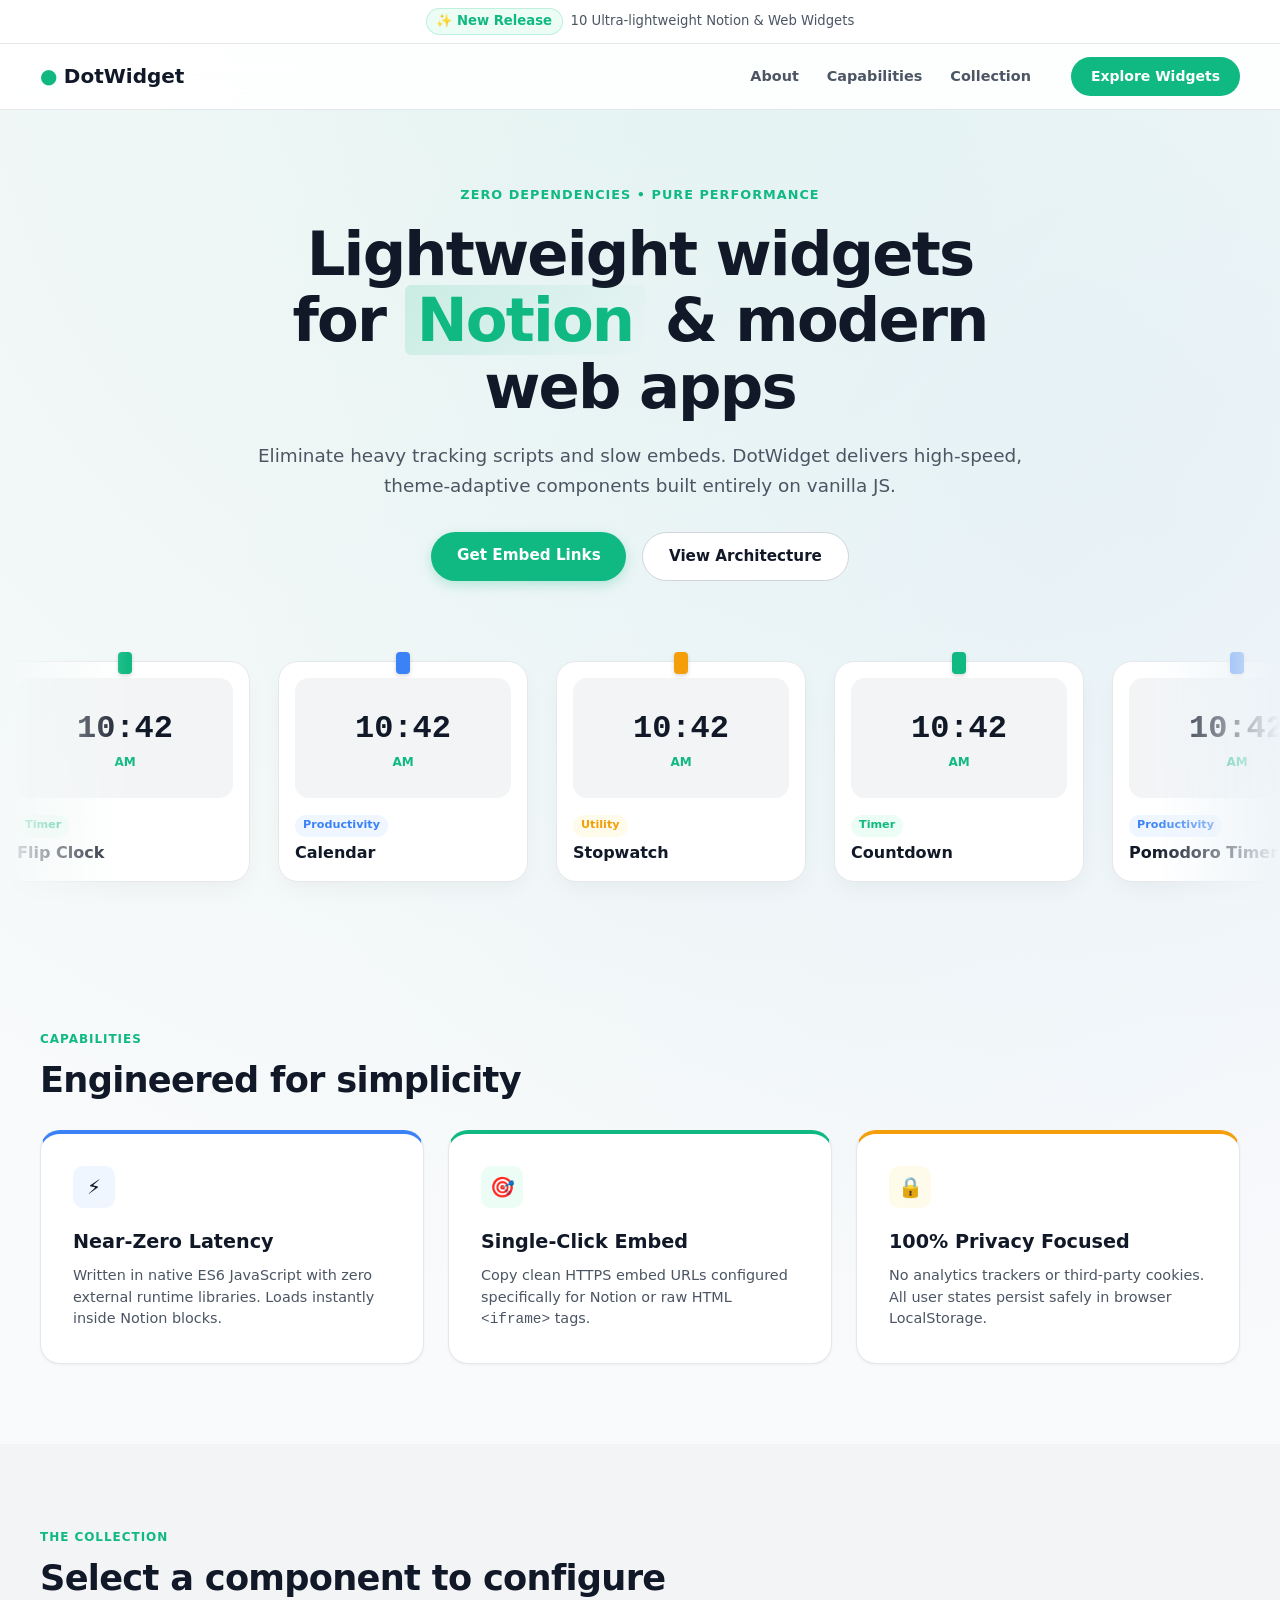
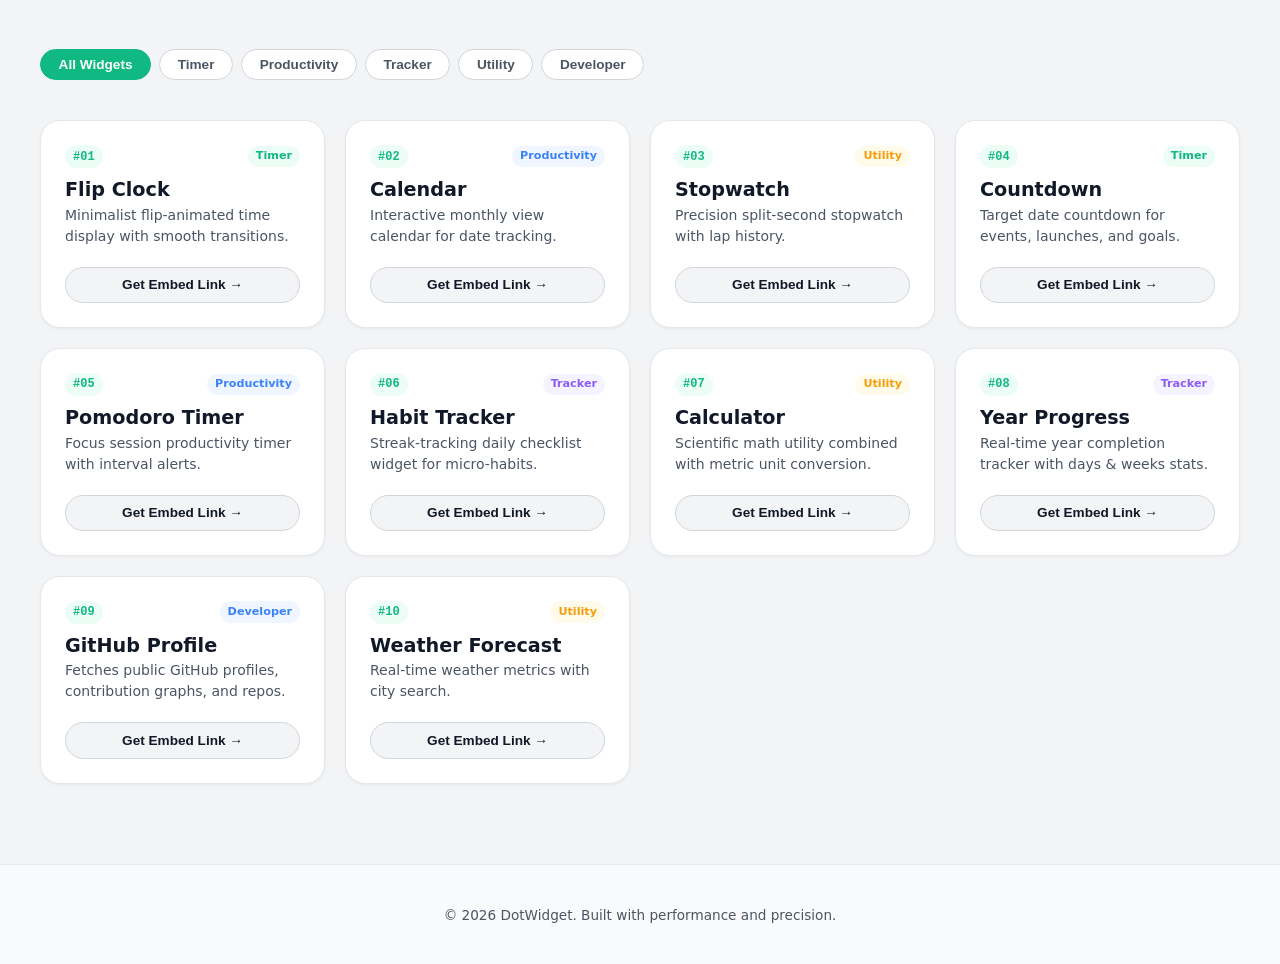
==== commit b1fb7f86: "Deploy fresh clean embed modal and tab system" ====
--- a/index.html
+++ b/index.html
@@ -4,154 +4,164 @@
   <meta charset="UTF-8">
   <meta name="viewport" content="width=device-width, initial-scale=1.0">
   <title>DotWidget — Precision Web Components</title>
-
-  <link rel="stylesheet" href="shared/css/variables.css">
-  <link rel="stylesheet" href="shared/css/base.css">
-  <link rel="stylesheet" href="shared/css/widget.css">
-  <link rel="stylesheet" href="shared/css/buttons.css">
   <link rel="stylesheet" href="style.css">
 </head>
 <body>
 
-  <!-- Glass Navigation -->
-  <nav class="apple-nav">
+  <!-- Top Announcement Banner -->
+  <div class="top-banner">
+    <span class="badge-pill">✨ New Release</span>
+    <span class="banner-text">10 Ultra-lightweight Notion & Web Widgets</span>
+  </div>
+
+  <!-- Updated Navigation Bar -->
+  <nav class="site-nav">
     <div class="nav-container">
-      <a href="#" class="nav-logo"><span class="dot">●</span> DotWidget</a>
-      <div class="nav-links">
-        <a href="#about">About</a>
-        <a href="#benefits">Capabilities</a>
-        <a href="#widgets">Collection</a>
+      <!-- Left: Logo -->
+      <a href="#" class="nav-logo">
+        <span class="logo-icon">●</span> DotWidget
+      </a>
+
+      <!-- Right: Links & CTA Button -->
+      <div class="nav-right-group">
+        <div class="nav-links">
+          <a href="#about">About</a>
+          <a href="#features">Capabilities</a>
+          <a href="#widgets">Collection</a>
+        </div>
+        <a href="#widgets" class="nav-btn-primary">Explore Widgets</a>
       </div>
     </div>
   </nav>
 
   <!-- Hero Section -->
-  <header class="hero-section">
+  <header class="hero-section" id="about">
     <div class="hero-content">
-      <span class="hero-badge">GLASSMORPHIC ENGINE</span>
-      <h1 class="hero-title">Elegance in every pixel.</h1>
+      <span class="hero-tag">Zero Dependencies • Pure Performance</span>
+      <h1 class="hero-title">
+        Lightweight widgets for <span class="highlight-green">Notion</span> & modern web apps
+      </h1>
       <p class="hero-subtitle">
-        A suite of 10 ultra-minimalist, lightweight web widgets crafted for high-performance websites, productivity suites, and Notion dashboards.
+        Eliminate heavy tracking scripts and slow embeds. DotWidget delivers high-speed, theme-adaptive components built entirely on vanilla JS.
       </p>
       <div class="hero-cta-group">
-        <a href="#widgets" class="btn-apple-primary">Explore Collection</a>
-        <a href="#about" class="btn-apple-secondary">Learn Architecture &rarr;</a>
+        <a href="#widgets" class="btn-primary">Get Embed Links</a>
+        <a href="#features" class="btn-secondary">View Architecture</a>
       </div>
     </div>
   </header>
 
-  <main>
-    <!-- About Section -->
-    <section id="about" class="apple-section">
-      <div class="section-container">
-        <span class="section-tag">PHILOSOPHY</span>
-        <h2 class="section-heading">Designed with restraint.<br>Engineered for ultimate speed.</h2>
-        <p class="section-lead">
-          DotWidget eliminates bloated third-party embeds. Built purely on <strong>vanilla JavaScript</strong> and <strong>CSS design variables</strong>, it delivers near-zero runtime latency with zero external dependencies.
-        </p>
+  <!-- Dynamic Marquee Showcase Strip -->
+  <section class="showcase-strip">
+    <div class="marquee-track" id="hero-carousel">
+      <!-- Injected dynamically via app.js -->
+    </div>
+  </section>
+
+  <!-- Capabilities Section -->
+  <section id="features" class="section-padding">
+    <div class="section-container">
+      <div class="section-header">
+        <span class="section-tag">CAPABILITIES</span>
+        <h2>Engineered for simplicity</h2>
       </div>
-    </section>
 
-    <!-- Capabilities Section -->
-    <section id="benefits" class="apple-section">
-      <div class="section-container">
-        <span class="section-tag">CAPABILITIES</span>
-        <h2 class="section-heading">Everything you need.<br>Nothing you don't.</h2>
+      <div class="features-grid">
+        <div class="feature-card border-blue">
+          <div class="feature-icon icon-blue">⚡</div>
+          <h3>Near-Zero Latency</h3>
+          <p>Written in native ES6 JavaScript with zero external runtime libraries. Loads instantly inside Notion blocks.</p>
+        </div>
 
-        <div class="bento-grid">
-          <div class="bento-card">
-            <div class="bento-icon">⚡</div>
-            <h3>Zero Dependencies</h3>
-            <p>Built with pure HTML, CSS, and JS. Instant load times with zero tracking scripts or heavy frameworks.</p>
+        <div class="feature-card border-green">
+          <div class="feature-icon icon-green">🎯</div>
+          <h3>Single-Click Embed</h3>
+          <p>Copy clean HTTPS embed URLs configured specifically for Notion or raw HTML <code>&lt;iframe&gt;</code> tags.</p>
+        </div>
+
+        <div class="feature-card border-amber">
+          <div class="feature-icon icon-amber">🔒</div>
+          <h3>100% Privacy Focused</h3>
+          <p>No analytics trackers or third-party cookies. All user states persist safely in browser LocalStorage.</p>
+        </div>
+      </div>
+    </div>
+  </section>
+
+  <!-- Main Widget Collection Grid -->
+  <section id="widgets" class="section-padding alt-bg">
+    <div class="section-container">
+      <div class="collection-header-wrap">
+        <div class="section-header">
+          <span class="section-tag">THE COLLECTION</span>
+          <h2>Select a component to configure</h2>
+        </div>
+
+        <!-- Category Filter Pills -->
+        <div class="category-filter-bar" id="category-filter-bar">
+          <button class="filter-pill active" data-category="all">All Widgets</button>
+          <button class="filter-pill" data-category="Timer">Timer</button>
+          <button class="filter-pill" data-category="Productivity">Productivity</button>
+          <button class="filter-pill" data-category="Tracker">Tracker</button>
+          <button class="filter-pill" data-category="Utility">Utility</button>
+          <button class="filter-pill" data-category="Developer">Developer</button>
+        </div>
+      </div>
+
+      <div class="app-main">
+        <!-- Gallery Grid -->
+        <div class="gallery-grid" id="gallery-grid"></div>
+
+        <!-- Config Drawer Side Panel -->
+        <aside id="embed-panel" class="embed-panel hidden">
+          <div class="panel-header">
+            <h3 id="panel-widget-title">Widget Preview</h3>
+            <button id="btn-close-panel" class="btn-close" aria-label="Close panel">✕</button>
           </div>
 
-          <div class="bento-card">
-            <div class="bento-icon">🎯</div>
-            <h3>Single-Click Embed</h3>
-            <p>Copy custom embed links tailored specifically for Notion blocks or standard website <code>&lt;iframe&gt;</code> elements.</p>
+          <div class="preview-box">
+            <span class="preview-label">LIVE PREVIEW</span>
+            <iframe id="preview-frame" src="" frameborder="0"></iframe>
           </div>
 
-          <div class="bento-card">
-            <div class="bento-icon">🌓</div>
-            <h3>Theme Adaptive</h3>
-            <p>Built with responsive CSS variables that dynamically blend into dark and light dashboard workspaces.</p>
-          </div>
+          <div class="panel-controls">
+            <span class="controls-label">DIMENSIONS</span>
 
-          <div class="bento-card">
-            <div class="bento-icon">🔒</div>
-            <h3>Privacy Preserving</h3>
-            <p>All widget data stays local. Leverages Web Storage APIs so user inputs never touch external servers.</p>
-          </div>
-        </div>
-      </div>
-    </section>
-
-    <!-- Widget Collection Showcase -->
-    <section id="widgets" class="apple-section">
-      <div class="section-container">
-        <span class="section-tag">THE COLLECTION</span>
-        <h2 class="section-heading">10 Purpose-built widgets.</h2>
-        <p class="section-lead">Select any widget to interact in real-time and copy embed links.</p>
-
-        <div class="app-main">
-          <!-- Gallery Grid -->
-          <div class="gallery-grid" id="gallery-grid"></div>
-
-          <!-- Sticky Glass Preview Side Panel -->
-          <aside id="embed-panel" class="embed-panel hidden">
-            <div class="panel-header">
-              <h3 id="panel-widget-title" class="panel-title">Widget Preview</h3>
-              <button id="btn-close-panel" class="btn-close" aria-label="Close panel">✕</button>
+            <div class="control-row">
+              <label for="opt-width">Width</label>
+              <input type="text" id="opt-width" value="100%">
             </div>
 
-            <div class="preview-box">
-              <span class="preview-header">LIVE PREVIEW</span>
-              <iframe id="preview-frame" src="" frameborder="0"></iframe>
+            <div class="control-row">
+              <label for="opt-height">Height</label>
+              <input type="text" id="opt-height" value="380px">
             </div>
 
-            <div class="panel-controls">
-              <span class="controls-title">CUSTOMIZATION</span>
-
-              <div class="control-row">
-                <label for="opt-width">Width</label>
-                <input type="text" id="opt-width" value="100%">
+            <div class="embed-section">
+              <div class="embed-header">
+                <span class="controls-label">EMBED CODE</span>
+                <div class="embed-tabs">
+                  <button id="tab-notion" class="tab-btn active">Notion Link</button>
+                  <button id="tab-iframe" class="tab-btn">HTML Iframe</button>
+                </div>
               </div>
 
-              <div class="control-row">
-                <label for="opt-height">Height</label>
-                <input type="text" id="opt-height" value="380px">
-              </div>
-
-              <div class="embed-section">
-                <div class="embed-header">
-                  <span class="controls-title">EMBED CODE</span>
-                  <div class="embed-tabs">
-                    <button id="tab-notion" class="tab-btn active" onclick="switchEmbedTab('notion')">Notion Link</button>
-                    <button id="tab-iframe" class="tab-btn" onclick="switchEmbedTab('iframe')">HTML Iframe</button>
-                  </div>
-                </div>
-
-                <div class="code-box-wrapper">
-                  <textarea id="embed-code-output" readonly rows="3"></textarea>
-                  <button id="btn-copy-code" class="btn-copy">Copy Link</button>
-                </div>
+              <div class="code-box-wrapper">
+                <textarea id="embed-code-output" readonly rows="3"></textarea>
+                <button id="btn-copy-code" class="btn-copy">Copy Notion Link</button>
               </div>
             </div>
-          </aside>
-        </div>
+          </div>
+        </aside>
       </div>
-    </section>
-  </main>
+    </div>
+  </section>
 
   <!-- Footer -->
-  <footer class="apple-footer">
-    <div class="footer-container">
-      <p>© 2026 DotWidget. Built with precision and vanilla performance.</p>
-    </div>
+  <footer class="site-footer">
+    <p>© 2026 DotWidget. Built with performance and precision.</p>
   </footer>
 
-  <script src="shared/js/storage.js"></script>
-  <script src="shared/js/theme.js"></script>
   <script src="app.js"></script>
 </body>
 </html>
--- a/style.css
+++ b/style.css
@@ -1,42 +1,45 @@
 /* ==========================================================================
-   DOTWIDGET — DEVELOPER DESIGN SYSTEM
+   DOTWIDGET — FULLY RESPONSIVE DESIGN WITH LEFT/RIGHT NAVBAR ALIGNMENT
    ========================================================================== */
 
 :root {
-  /* System & Monospace Typography */
   --font-sans: -apple-system, BlinkMacSystemFont, "SF Pro Display", "SF Pro Text", system-ui, sans-serif;
-  --font-mono: ui-monospace, "SF Mono", "JetBrains Mono", "Fira Code", "Roboto Mono", monospace;
-
-  /* Engineered Obsidian Palette */
-  --bg-app: #050507;
-  --surface-base: #0d0e12;
-  --surface-card: #13151c;
-  --surface-hover: #191c26;
-
-  /* High-Contrast Borders */
-  --border-subtle: rgba(255, 255, 255, 0.08);
-  --border-emphasis: rgba(255, 255, 255, 0.16);
-  --border-focus: #3b82f6;
-
-  /* Typography Colors */
-  --text-primary: #f3f4f6;
-  --text-secondary: #9ca3af;
-  --text-tertiary: #6b7280;
-
-  /* Precise Accents */
+  --font-mono: ui-monospace, "SF Mono", "Fira Code", "Consolas", monospace;
+
+  --bg-page: #f9fafb;
+  --bg-alt: #f3f4f6;
+  --surface-card: #ffffff;
+  
+  --border-subtle: #e5e7eb;
+  --border-medium: #d1d5db;
+
+  --text-main: #111827;
+  --text-muted: #4b5563;
+  --text-light: #9ca3af;
+
+  --primary-green: #10b981;
+  --primary-green-hover: #059669;
   --accent-blue: #3b82f6;
-  --accent-blue-hover: #2563eb;
-  --accent-cyan: #06b6d4;
-
-  /* Radii & Layout Constants */
-  --radius-lg: 12px;
-  --radius-md: 8px;
-  --radius-sm: 6px;
+  --accent-purple: #8b5cf6;
+  --accent-amber: #f59e0b;
+
+  --tint-green: #ecfdf5;
+  --tint-blue: #eff6ff;
+  --tint-purple: #f5f3ff;
+  --tint-amber: #fffbeb;
+
+  --radius-xl: 20px;
+  --radius-lg: 14px;
+  --radius-md: 10px;
   --radius-pill: 9999px;
-  --transition-fast: 150ms cubic-bezier(0.16, 1, 0.3, 1);
-}
-
-/* Reset & Base Rules */
+
+  --shadow-sm: 0 1px 3px rgba(0,0,0,0.05);
+  --shadow-card: 0 10px 25px -5px rgba(0, 0, 0, 0.05);
+  --shadow-hover: 0 20px 30px -10px rgba(0, 0, 0, 0.08);
+
+  --transition-smooth: all 0.25s cubic-bezier(0.16, 1, 0.3, 1);
+}
+
 *, *::before, *::after {
   box-sizing: border-box;
   margin: 0;
@@ -44,240 +47,397 @@
 }
 
 html {
-  color-scheme: dark;
   scroll-behavior: smooth;
-  font-size: 16px;
 }
 
 body {
-  background-color: var(--bg-app);
+  background-color: var(--bg-page);
   background-image: 
-    radial-gradient(ellipse 80% 50% at 50% -20%, rgba(59, 130, 246, 0.15), transparent),
-    linear-gradient(to bottom, transparent, var(--bg-app));
-  color: var(--text-primary);
+    radial-gradient(circle at 50% 0%, rgba(16, 185, 129, 0.08) 0%, transparent 50%),
+    radial-gradient(circle at 90% 20%, rgba(59, 130, 246, 0.05) 0%, transparent 40%);
+  color: var(--text-main);
   font-family: var(--font-sans);
-  font-variant-numeric: tabular-nums;
   line-height: 1.5;
   -webkit-font-smoothing: antialiased;
 }
 
-/* Developer Glass Nav */
-.apple-nav {
+/* Banner & Fixed Nav */
+.top-banner {
+  background: var(--surface-card);
+  border-bottom: 1px solid var(--border-subtle);
+  padding: 0.5rem 1rem;
+  text-align: center;
+  font-size: 0.825rem;
+  display: flex;
+  align-items: center;
+  justify-content: center;
+  gap: 0.5rem;
+}
+
+.badge-pill {
+  background: var(--tint-green);
+  color: var(--primary-green);
+  font-weight: 700;
+  padding: 0.15rem 0.6rem;
+  border-radius: var(--radius-pill);
+  border: 1px solid rgba(16, 185, 129, 0.2);
+}
+
+.banner-text {
+  color: var(--text-muted);
+  font-weight: 500;
+}
+
+.site-nav {
   position: sticky;
   top: 0;
   z-index: 100;
-  background: rgba(5, 5, 7, 0.85);
-  backdrop-filter: blur(16px) saturate(180%);
-  -webkit-backdrop-filter: blur(16px) saturate(180%);
+  background: rgba(255, 255, 255, 0.9);
+  backdrop-filter: blur(12px);
+  -webkit-backdrop-filter: blur(12px);
   border-bottom: 1px solid var(--border-subtle);
+  width: 100%;
 }
 
 .nav-container {
-  max-width: 1120px;
-  margin: 0 auto;
-  padding: 0.75rem 1.5rem;
-  display: flex;
-  justify-content: space-between;
+  width: 100%;
+  padding: 0.85rem 2.5rem;
+  display: flex;
   align-items: center;
+  justify-content: space-between; /* Pushes Logo to Left, Links to Right */
 }
 
 .nav-logo {
-  font-family: var(--font-mono);
-  font-size: 0.95rem;
+  font-size: 1.25rem;
+  font-weight: 800;
+  color: var(--text-main);
+  text-decoration: none;
+  display: flex;
+  align-items: center;
+  gap: 0.4rem;
+}
+
+.logo-icon { color: var(--primary-green); }
+
+.nav-right-group {
+  display: flex;
+  align-items: center;
+  gap: 2.5rem;
+}
+
+.nav-links {
+  display: flex;
+  gap: 1.75rem;
+}
+
+.nav-links a {
+  color: var(--text-muted);
+  text-decoration: none;
+  font-size: 0.9rem;
   font-weight: 600;
-  color: var(--text-primary);
+  transition: var(--transition-smooth);
+}
+
+.nav-links a:hover { color: var(--text-main); }
+
+.nav-btn-primary {
+  background: var(--primary-green);
+  color: #fff;
+  padding: 0.55rem 1.25rem;
+  border-radius: var(--radius-pill);
+  font-size: 0.875rem;
+  font-weight: 700;
   text-decoration: none;
-  display: flex;
-  align-items: center;
-  gap: 0.5rem;
-}
-
-.nav-logo .dot {
-  color: var(--accent-blue);
-}
-
-.nav-links {
-  display: flex;
-  gap: 1.5rem;
-}
-
-.nav-links a {
-  color: var(--text-secondary);
-  text-decoration: none;
-  font-size: 0.85rem;
-  font-weight: 500;
-  transition: color var(--transition-fast);
-}
-
-.nav-links a:hover {
-  color: var(--text-primary);
+  transition: var(--transition-smooth);
+}
+
+.nav-btn-primary:hover {
+  background: var(--primary-green-hover);
+  transform: translateY(-1px);
 }
 
 /* Hero Section */
 .hero-section {
-  padding: 6rem 1.5rem 4rem;
+  padding: 4.5rem 1.5rem 2.5rem;
   text-align: center;
-  max-width: 800px;
+  max-width: 820px;
   margin: 0 auto;
 }
 
-.hero-badge {
-  display: inline-flex;
-  align-items: center;
-  font-family: var(--font-mono);
-  font-size: 0.75rem;
-  font-weight: 600;
-  color: var(--accent-cyan);
-  background: rgba(6, 182, 212, 0.1);
-  border: 1px solid rgba(6, 182, 212, 0.25);
-  padding: 0.25rem 0.75rem;
-  border-radius: var(--radius-pill);
-  margin-bottom: 1.5rem;
+.hero-tag {
+  font-size: 0.8rem;
+  font-weight: 700;
+  text-transform: uppercase;
+  letter-spacing: 0.08em;
+  color: var(--primary-green);
+  margin-bottom: 1rem;
+  display: inline-block;
 }
 
 .hero-title {
-  font-size: clamp(2.5rem, 5vw, 4rem);
-  font-weight: 800;
+  font-size: clamp(2.2rem, 5vw, 3.8rem);
+  font-weight: 900;
+  line-height: 1.1;
   letter-spacing: -0.03em;
-  line-height: 1.1;
+  color: var(--text-main);
   margin-bottom: 1.25rem;
-  background: linear-gradient(180deg, #ffffff 0%, #9ca3af 100%);
-  -webkit-background-clip: text;
-  -webkit-text-fill-color: transparent;
+}
+
+.highlight-green {
+  color: var(--primary-green);
+  background: linear-gradient(120deg, rgba(16, 185, 129, 0.15) 0%, transparent 100%);
+  padding: 0 0.2em;
+  border-radius: 6px;
 }
 
 .hero-subtitle {
   font-size: 1.15rem;
-  color: var(--text-secondary);
-  max-width: 620px;
-  margin: 0 auto 2rem;
-  font-weight: 400;
+  color: var(--text-muted);
+  line-height: 1.6;
+  margin-bottom: 2rem;
 }
 
 .hero-cta-group {
   display: flex;
-  gap: 0.85rem;
+  gap: 1rem;
   justify-content: center;
-}
-
-.btn-apple-primary {
-  background: var(--accent-blue);
+  flex-wrap: wrap;
+}
+
+.btn-primary {
+  background: var(--primary-green);
   color: #ffffff;
-  padding: 0.65rem 1.4rem;
-  border-radius: var(--radius-md);
-  font-size: 0.875rem;
-  font-weight: 600;
+  padding: 0.75rem 1.6rem;
+  border-radius: var(--radius-pill);
+  font-weight: 700;
+  font-size: 0.95rem;
   text-decoration: none;
-  transition: background var(--transition-fast), transform var(--transition-fast);
-}
-
-.btn-apple-primary:hover {
-  background: var(--accent-blue-hover);
-  transform: translateY(-1px);
-}
-
-.btn-apple-secondary {
+  box-shadow: 0 4px 12px rgba(16, 185, 129, 0.25);
+  transition: var(--transition-smooth);
+}
+
+.btn-primary:hover {
+  background: var(--primary-green-hover);
+  transform: translateY(-2px);
+}
+
+.btn-secondary {
+  background: var(--surface-card);
+  color: var(--text-main);
+  border: 1px solid var(--border-medium);
+  padding: 0.75rem 1.6rem;
+  border-radius: var(--radius-pill);
+  font-weight: 700;
+  font-size: 0.95rem;
+  text-decoration: none;
+  transition: var(--transition-smooth);
+}
+
+/* Dynamic Hero Showcase Strip */
+.showcase-strip {
+  width: 100%;
+  overflow: hidden;
+  padding: 2.5rem 0 4rem;
+  position: relative;
+  mask-image: linear-gradient(to right, transparent, black 10%, black 90%, transparent);
+  -webkit-mask-image: linear-gradient(to right, transparent, black 10%, black 90%, transparent);
+}
+
+.marquee-track {
+  display: flex;
+  gap: 1.75rem;
+  width: max-content;
+  animation: marquee-scroll 35s linear infinite;
+}
+
+.showcase-strip:hover .marquee-track {
+  animation-play-state: paused;
+}
+
+@keyframes marquee-scroll {
+  0% { transform: translateX(0); }
+  100% { transform: translateX(-50%); }
+}
+
+.hanging-card {
   background: var(--surface-card);
   border: 1px solid var(--border-subtle);
-  color: var(--text-primary);
-  padding: 0.65rem 1.4rem;
+  border-radius: var(--radius-xl);
+  padding: 1rem;
+  width: 250px;
+  box-shadow: var(--shadow-card);
+  position: relative;
+  cursor: pointer;
+  transition: var(--transition-smooth);
+  flex-shrink: 0;
+}
+
+.hanging-card:hover {
+  transform: translateY(-8px) scale(1.03);
+  border-color: var(--primary-green);
+  box-shadow: var(--shadow-hover);
+}
+
+.pin-clip {
+  width: 14px;
+  height: 22px;
+  border-radius: 4px;
+  position: absolute;
+  top: -10px;
+  left: 50%;
+  transform: translateX(-50%);
+  box-shadow: 0 2px 4px rgba(0,0,0,0.15);
+}
+
+.pin-green { background: var(--primary-green); }
+.pin-blue { background: var(--accent-blue); }
+.pin-purple { background: var(--accent-purple); }
+.pin-amber { background: var(--accent-amber); }
+
+.card-mini-ui {
+  background: var(--bg-alt);
+  border-radius: var(--radius-lg);
+  height: 120px;
+  display: flex;
+  flex-direction: column;
+  align-items: center;
+  justify-content: center;
+  margin-bottom: 0.85rem;
+}
+
+.clock-ui .time-digit {
+  font-size: 2rem;
+  font-weight: 900;
+  font-family: var(--font-mono);
+}
+
+.clock-ui .time-ampm {
+  font-size: 0.75rem;
+  font-weight: 700;
+  color: var(--primary-green);
+}
+
+.card-info h4 {
+  font-size: 1rem;
+  font-weight: 800;
+  margin-top: 0.25rem;
+}
+
+.card-tag {
+  display: inline-block;
+  font-size: 0.7rem;
+  font-weight: 800;
+  padding: 0.15rem 0.5rem;
+  border-radius: var(--radius-pill);
+}
+
+.tag-green { background: var(--tint-green); color: var(--primary-green); }
+.tag-blue { background: var(--tint-blue); color: var(--accent-blue); }
+.tag-purple { background: var(--tint-purple); color: var(--accent-purple); }
+.tag-amber { background: var(--tint-amber); color: var(--accent-amber); }
+
+/* Features & Collection Sections */
+.section-padding { padding: 5rem 1.5rem; }
+.alt-bg { background: var(--bg-alt); }
+.section-container { max-width: 1200px; margin: 0 auto; }
+
+.section-header { margin-bottom: 1.5rem; }
+.section-tag {
+  font-size: 0.75rem;
+  font-weight: 800;
+  letter-spacing: 0.08em;
+  color: var(--primary-green);
+  text-transform: uppercase;
+}
+
+.section-header h2 {
+  font-size: 2.2rem;
+  font-weight: 900;
+  letter-spacing: -0.02em;
+  margin-top: 0.25rem;
+}
+
+.features-grid {
+  display: grid;
+  grid-template-columns: repeat(auto-fit, minmax(280px, 1fr));
+  gap: 1.5rem;
+}
+
+.feature-card {
+  background: var(--surface-card);
+  border-radius: var(--radius-xl);
+  padding: 2rem;
+  border: 1px solid var(--border-subtle);
+  border-top-width: 4px;
+  box-shadow: var(--shadow-sm);
+  transition: var(--transition-smooth);
+}
+
+.feature-card:hover { transform: translateY(-4px); }
+.border-blue { border-top-color: var(--accent-blue); }
+.border-green { border-top-color: var(--primary-green); }
+.border-amber { border-top-color: var(--accent-amber); }
+
+.feature-icon {
+  width: 42px;
+  height: 42px;
   border-radius: var(--radius-md);
-  font-size: 0.875rem;
-  font-weight: 600;
-  text-decoration: none;
-  transition: background var(--transition-fast), border-color var(--transition-fast);
-}
-
-.btn-apple-secondary:hover {
-  background: var(--surface-hover);
-  border-color: var(--border-emphasis);
-}
-
-/* Content Sections */
-.apple-section {
-  padding: 4.5rem 1.5rem;
-}
-
-.section-container {
-  max-width: 1120px;
-  margin: 0 auto;
-}
-
-.section-tag {
-  font-family: var(--font-mono);
-  font-size: 0.75rem;
-  font-weight: 600;
-  color: var(--accent-blue);
-  text-transform: uppercase;
-  letter-spacing: 0.05em;
-}
-
-.section-heading {
-  font-size: clamp(1.8rem, 3.5vw, 2.75rem);
-  font-weight: 700;
-  letter-spacing: -0.02em;
-  margin: 0.4rem 0 1rem;
-}
-
-.section-lead {
-  font-size: 1.05rem;
-  color: var(--text-secondary);
-  max-width: 680px;
-}
-
-/* Bento Grid System */
-.bento-grid {
-  display: grid;
-  grid-template-columns: repeat(auto-fit, minmax(240px, 1fr));
-  gap: 1rem;
-  margin-top: 2.5rem;
-}
-
-.bento-card {
-  background: var(--surface-base);
-  border: 1px solid var(--border-subtle);
-  border-radius: var(--radius-lg);
-  padding: 1.5rem;
+  display: flex;
+  align-items: center;
+  justify-content: center;
+  font-size: 1.25rem;
+  margin-bottom: 1.25rem;
+}
+
+.icon-blue { background: var(--tint-blue); }
+.icon-green { background: var(--tint-green); }
+.icon-amber { background: var(--tint-amber); }
+
+.feature-card h3 { font-size: 1.2rem; font-weight: 800; margin-bottom: 0.5rem; }
+.feature-card p { font-size: 0.9rem; color: var(--text-muted); }
+
+/* Filter Bar */
+.collection-header-wrap {
   display: flex;
   flex-direction: column;
-  gap: 0.75rem;
-  transition: border-color var(--transition-fast), background var(--transition-fast);
-}
-
-.bento-card:hover {
-  border-color: var(--border-emphasis);
+  gap: 1.25rem;
+  margin-bottom: 2.5rem;
+}
+
+.category-filter-bar {
+  display: flex;
+  flex-wrap: wrap;
+  gap: 0.5rem;
+}
+
+.filter-pill {
   background: var(--surface-card);
-}
-
-.bento-icon {
-  font-size: 1.5rem;
-}
-
-.bento-card h3 {
-  font-size: 1rem;
-  font-weight: 600;
-}
-
-.bento-card p {
+  border: 1px solid var(--border-medium);
+  color: var(--text-muted);
+  padding: 0.45rem 1.1rem;
+  border-radius: var(--radius-pill);
   font-size: 0.85rem;
-  color: var(--text-secondary);
-}
-
-.bento-card code {
-  font-family: var(--font-mono);
-  font-size: 0.75rem;
-  background: rgba(255, 255, 255, 0.06);
-  padding: 0.15rem 0.35rem;
-  border-radius: 4px;
-  color: var(--accent-cyan);
-}
-
-/* App Main & Sidebar Integration */
+  font-weight: 700;
+  cursor: pointer;
+  transition: var(--transition-smooth);
+}
+
+.filter-pill:hover {
+  border-color: var(--primary-green);
+  color: var(--primary-green);
+}
+
+.filter-pill.active {
+  background: var(--primary-green);
+  border-color: var(--primary-green);
+  color: #ffffff;
+}
+
+/* App Main & Sidebar Config Panel */
 .app-main {
   display: grid;
   grid-template-columns: 1fr;
   gap: 1.5rem;
-  margin-top: 2.5rem;
 }
 
 .app-main.has-active-panel {
@@ -287,263 +447,218 @@
 .gallery-grid {
   display: grid;
   grid-template-columns: repeat(auto-fill, minmax(280px, 1fr));
-  gap: 1rem;
-}
-
-/* Widget Card Component */
+  gap: 1.25rem;
+}
+
 .widget-card {
-  background: var(--surface-base);
+  background: var(--surface-card);
   border: 1px solid var(--border-subtle);
-  border-radius: var(--radius-lg);
-  padding: 1.25rem;
+  border-radius: var(--radius-xl);
+  padding: 1.5rem;
   display: flex;
   flex-direction: column;
   justify-content: space-between;
-  gap: 1rem;
+  gap: 1.25rem;
   cursor: pointer;
-  transition: border-color var(--transition-fast), transform var(--transition-fast);
+  box-shadow: var(--shadow-sm);
+  transition: var(--transition-smooth);
+}
+
+.widget-card.active-selected {
+  border-color: var(--primary-green);
+  box-shadow: 0 0 0 2px var(--primary-green);
 }
 
 .widget-card:hover {
-  border-color: var(--accent-blue);
-  transform: translateY(-2px);
-  background: var(--surface-card);
+  border-color: var(--primary-green);
+  transform: translateY(-4px);
+  box-shadow: var(--shadow-card);
 }
 
 .card-num {
   font-family: var(--font-mono);
   font-size: 0.75rem;
-  font-weight: 600;
-  color: var(--text-tertiary);
-}
-
-.card-title {
-  font-size: 1.1rem;
-  font-weight: 600;
-  margin-top: 0.25rem;
-}
-
-.card-desc {
+  font-weight: 700;
+  color: var(--primary-green);
+  background: var(--tint-green);
+  padding: 0.15rem 0.5rem;
+  border-radius: var(--radius-pill);
+}
+
+.card-title { font-size: 1.2rem; font-weight: 800; margin-top: 0.5rem; }
+.card-desc { font-size: 0.875rem; color: var(--text-muted); }
+
+.card-btn {
+  background: var(--bg-alt);
+  border: 1px solid var(--border-medium);
+  color: var(--text-main);
+  padding: 0.6rem 1rem;
+  border-radius: var(--radius-pill);
   font-size: 0.85rem;
-  color: var(--text-secondary);
-  margin-top: 0.25rem;
-}
-
-.card-btn {
+  font-weight: 700;
+  cursor: pointer;
+  transition: var(--transition-smooth);
+}
+
+.widget-card:hover .card-btn,
+.widget-card.active-selected .card-btn {
+  background: var(--primary-green);
+  border-color: var(--primary-green);
+  color: #ffffff;
+}
+
+/* Embed Drawer Side Panel */
+.embed-panel {
   background: var(--surface-card);
   border: 1px solid var(--border-subtle);
-  color: var(--text-primary);
-  padding: 0.5rem 0.85rem;
-  border-radius: var(--radius-md);
-  font-size: 0.8rem;
-  font-weight: 600;
-  cursor: pointer;
-  text-align: center;
-  transition: background var(--transition-fast), border-color var(--transition-fast);
-}
-
-.widget-card:hover .card-btn {
-  background: var(--accent-blue);
-  border-color: var(--accent-blue);
-  color: #ffffff;
-}
-
-/* Technical Drawer Panel */
-.embed-panel {
-  background: var(--surface-base);
-  border: 1px solid var(--border-subtle);
-  border-radius: var(--radius-lg);
-  padding: 1.25rem;
+  border-radius: var(--radius-xl);
+  padding: 1.5rem;
   display: flex;
   flex-direction: column;
-  gap: 1rem;
+  gap: 1.25rem;
   position: sticky;
   top: 5rem;
   max-height: calc(100vh - 6.5rem);
   overflow-y: auto;
-}
-
-.embed-panel.hidden {
-  display: none !important;
-}
-
-.panel-header {
-  display: flex;
-  justify-content: space-between;
-  align-items: center;
-}
-
-.panel-title {
-  font-size: 1rem;
-  font-weight: 600;
-}
+  box-shadow: var(--shadow-card);
+}
+
+.embed-panel.hidden { display: none !important; }
+.panel-header { display: flex; justify-content: space-between; align-items: center; }
+.panel-header h3 { font-size: 1.1rem; font-weight: 800; }
 
 .btn-close {
-  background: var(--surface-card);
-  border: 1px solid var(--border-subtle);
-  border-radius: var(--radius-sm);
-  width: 26px;
-  height: 26px;
-  color: var(--text-secondary);
-  font-size: 0.75rem;
+  background: var(--bg-alt);
+  border: none;
+  width: 28px;
+  height: 28px;
+  border-radius: 50%;
+  font-size: 0.85rem;
   cursor: pointer;
   display: flex;
   align-items: center;
   justify-content: center;
-  transition: color var(--transition-fast);
-}
-
-.btn-close:hover {
-  color: var(--text-primary);
-  border-color: var(--border-emphasis);
-}
-
-.preview-box {
-  display: flex;
-  flex-direction: column;
-  gap: 0.35rem;
-}
-
-.preview-header {
+}
+
+.preview-box { display: flex; flex-direction: column; gap: 0.4rem; }
+.preview-label, .controls-label {
   font-family: var(--font-mono);
   font-size: 0.65rem;
-  font-weight: 600;
-  color: var(--text-tertiary);
+  font-weight: 800;
+  color: var(--text-light);
   text-transform: uppercase;
 }
 
 #preview-frame {
   width: 100%;
   height: 260px;
-  background: #000;
+  background: #ffffff;
   border: 1px solid var(--border-subtle);
   border-radius: var(--radius-md);
 }
 
-.panel-controls {
-  display: flex;
-  flex-direction: column;
-  gap: 0.85rem;
-}
-
-.controls-title {
-  font-family: var(--font-mono);
-  font-size: 0.65rem;
-  font-weight: 600;
-  color: var(--text-tertiary);
-  text-transform: uppercase;
-}
-
+.panel-controls { display: flex; flex-direction: column; gap: 1rem; }
 .control-row {
   display: flex;
   justify-content: space-between;
   align-items: center;
+  font-size: 0.85rem;
+  font-weight: 600;
+  color: var(--text-muted);
+}
+
+.control-row input {
+  width: 85px;
+  background: var(--bg-alt);
+  border: 1px solid var(--border-medium);
+  border-radius: 6px;
+  padding: 0.3rem 0.5rem;
+  font-family: var(--font-mono);
   font-size: 0.8rem;
-  color: var(--text-secondary);
-}
-
-.control-row input {
-  width: 80px;
-  background: #000;
-  border: 1px solid var(--border-subtle);
-  border-radius: var(--radius-sm);
-  color: var(--accent-cyan);
-  font-family: var(--font-mono);
-  padding: 0.25rem 0.5rem;
-  font-size: 0.75rem;
   text-align: center;
   outline: none;
 }
 
-.control-row input:focus {
-  border-color: var(--border-focus);
-}
-
-/* Tabs & Code Terminal Block */
-.embed-section {
-  display: flex;
-  flex-direction: column;
-  gap: 0.5rem;
-}
-
-.embed-header {
-  display: flex;
-  justify-content: space-between;
-  align-items: center;
-}
+.embed-section { display: flex; flex-direction: column; gap: 0.5rem; }
+.embed-header { display: flex; justify-content: space-between; align-items: center; }
 
 .embed-tabs {
   display: flex;
-  background: #000;
+  background: var(--bg-alt);
   padding: 2px;
-  border-radius: var(--radius-sm);
-  border: 1px solid var(--border-subtle);
+  border-radius: 8px;
 }
 
 .tab-btn {
   background: transparent;
   border: none;
-  color: var(--text-tertiary);
-  padding: 2px 8px;
-  font-family: var(--font-mono);
-  font-size: 0.7rem;
-  border-radius: 4px;
+  padding: 3px 10px;
+  font-size: 0.75rem;
+  font-weight: 700;
+  color: var(--text-muted);
+  border-radius: 6px;
   cursor: pointer;
-  transition: color var(--transition-fast);
 }
 
 .tab-btn.active {
-  background: var(--surface-card);
-  color: var(--text-primary);
-}
-
-.code-box-wrapper {
-  display: flex;
-  flex-direction: column;
-  gap: 0.5rem;
-}
+  background: #ffffff;
+  color: var(--text-main);
+  box-shadow: var(--shadow-sm);
+}
+
+.code-box-wrapper { display: flex; flex-direction: column; gap: 0.5rem; }
 
 #embed-code-output {
   width: 100%;
   height: 80px;
-  background: #000;
+  background: var(--bg-alt);
   border: 1px solid var(--border-subtle);
   border-radius: var(--radius-md);
-  color: var(--accent-cyan);
   font-family: var(--font-mono);
   font-size: 0.75rem;
-  padding: 0.5rem;
+  padding: 0.6rem;
+  color: var(--text-main);
   resize: none;
   outline: none;
 }
 
 .btn-copy {
-  background: var(--accent-blue);
+  background: var(--primary-green);
   color: #fff;
   border: none;
-  padding: 0.5rem;
-  border-radius: var(--radius-md);
-  font-size: 0.8rem;
-  font-weight: 600;
+  padding: 0.65rem;
+  border-radius: var(--radius-pill);
+  font-size: 0.85rem;
+  font-weight: 700;
   cursor: pointer;
-  transition: background var(--transition-fast);
-}
-
-.btn-copy:hover {
-  background: var(--accent-blue-hover);
-}
-
-.apple-footer {
+  transition: var(--transition-smooth);
+}
+
+.btn-copy:hover { background: var(--primary-green-hover); }
+
+/* Footer */
+.site-footer {
   border-top: 1px solid var(--border-subtle);
-  padding: 2rem 1.5rem;
+  padding: 2.5rem 1.5rem;
   text-align: center;
-  font-family: var(--font-mono);
-  font-size: 0.75rem;
-  color: var(--text-tertiary);
-}
-
-/* Mobile Breakpoint Adjustment */
-@media (max-width: 850px) {
+  font-size: 0.85rem;
+  color: var(--text-muted);
+}
+
+/* ==========================================================================
+   RESPONSIVE MEDIA QUERIES
+   ========================================================================== */
+
+/* Tablets & Small Laptops (under 900px) */
+@media (max-width: 900px) {
+  .nav-container {
+    padding: 0.85rem 1.25rem;
+  }
+
+  .nav-right-group {
+    gap: 1.25rem;
+  }
+
   .app-main.has-active-panel {
     grid-template-columns: 1fr;
   }
@@ -554,9 +669,38 @@
     bottom: 0;
     left: 0;
     right: 0;
-    width: 100%;
     max-height: 80vh;
-    border-radius: var(--radius-lg) var(--radius-lg) 0 0;
+    border-radius: var(--radius-xl) var(--radius-xl) 0 0;
     z-index: 1000;
+    box-shadow: 0 -10px 30px rgba(0, 0, 0, 0.15);
+  }
+}
+
+/* Mobile Devices (under 640px) */
+@media (max-width: 640px) {
+  .top-banner {
+    flex-direction: column;
+    gap: 0.2rem;
+  }
+
+  .nav-container {
+    padding: 0.75rem 1rem;
+  }
+
+  .nav-links {
+    display: none; /* Hide secondary text links on mobile screens */
+  }
+
+  .nav-btn-primary {
+    padding: 0.4rem 0.85rem;
+    font-size: 0.8rem;
+  }
+
+  .section-padding {
+    padding: 3rem 1rem;
+  }
+
+  .gallery-grid {
+    grid-template-columns: 1fr;
   }
 }
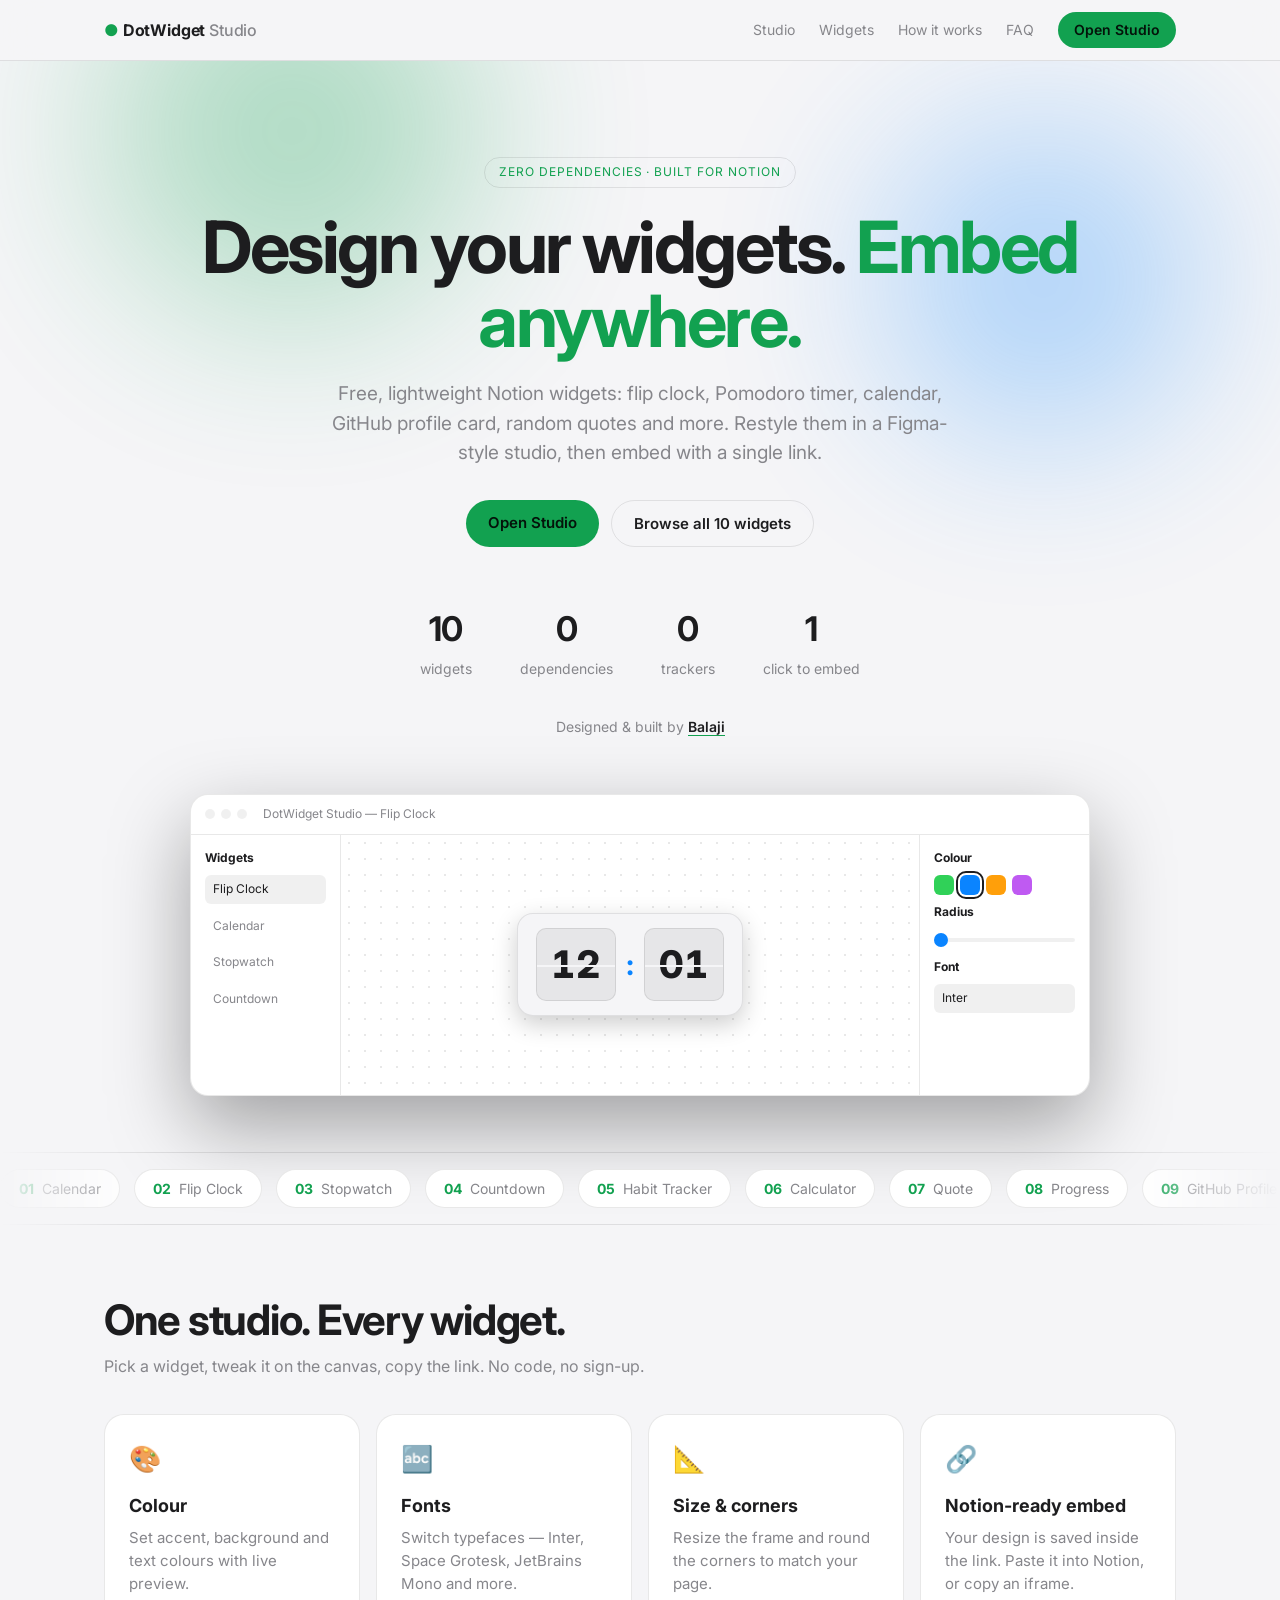
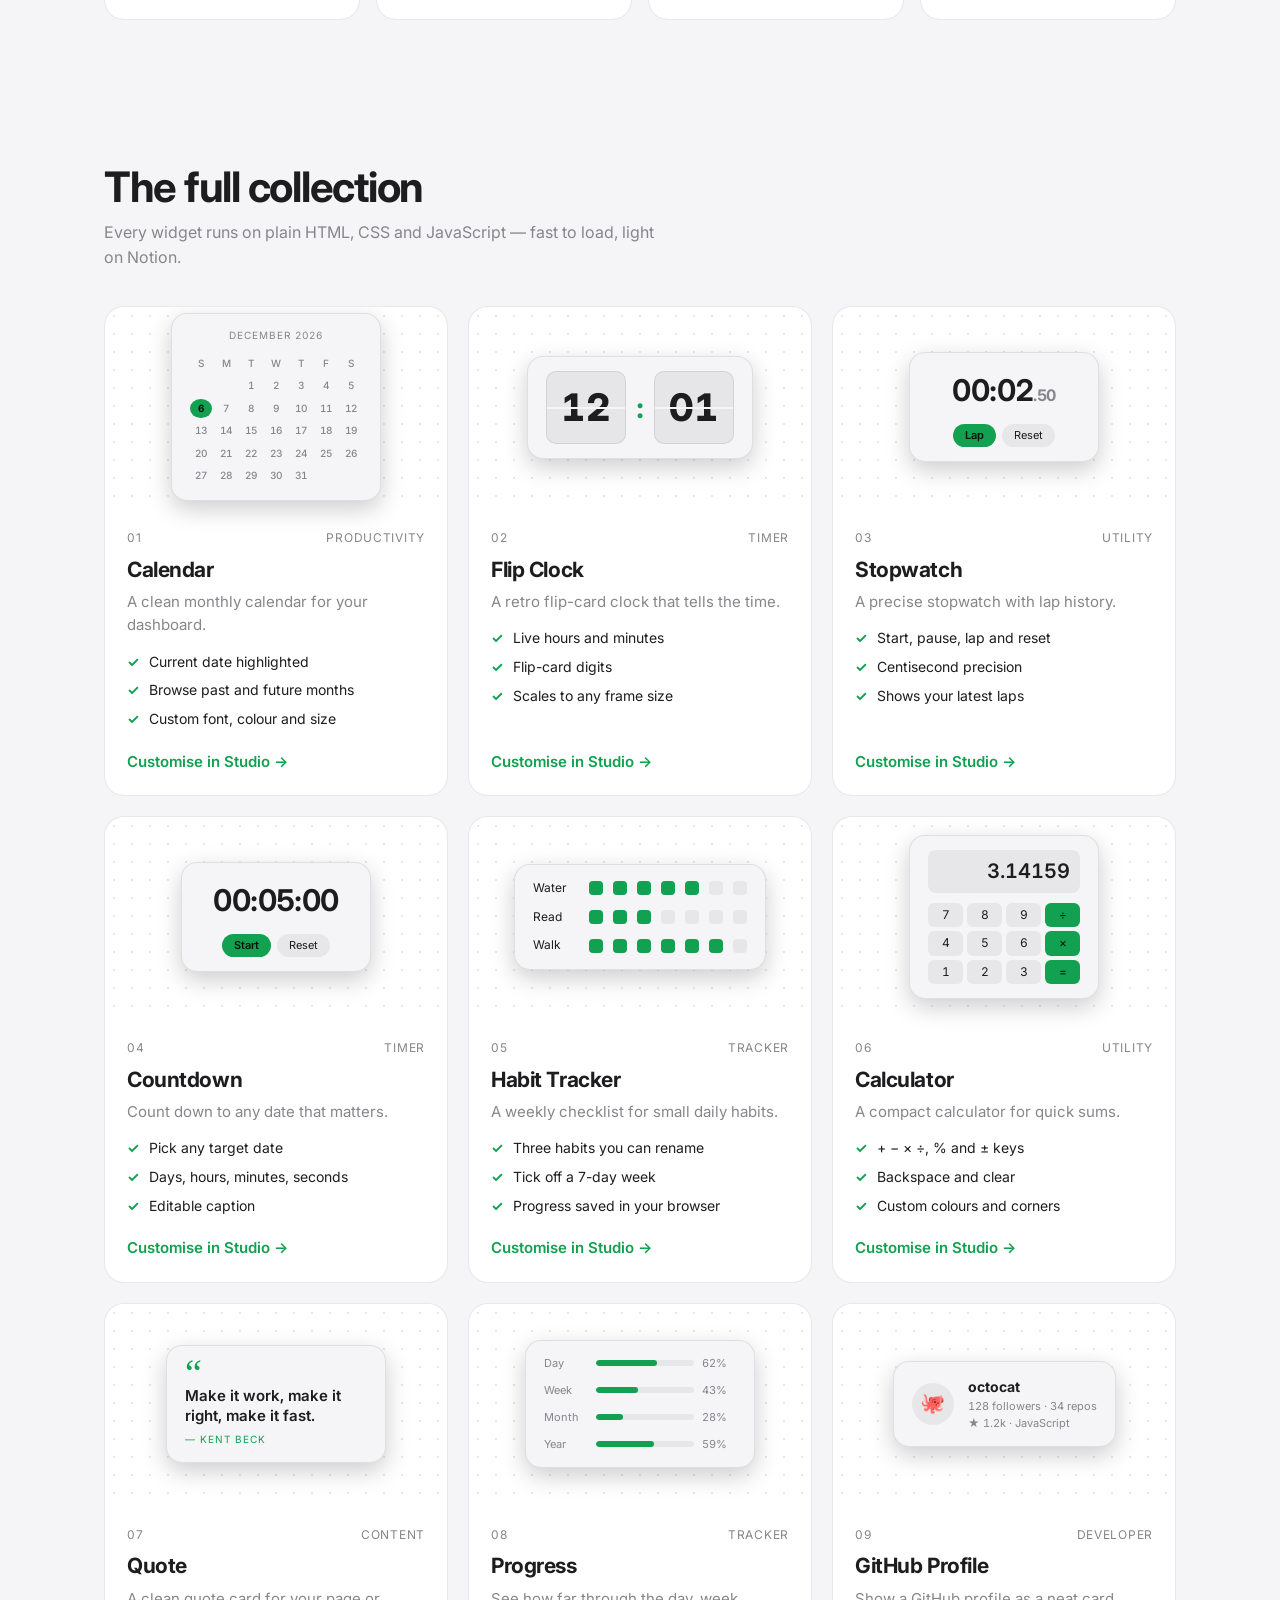
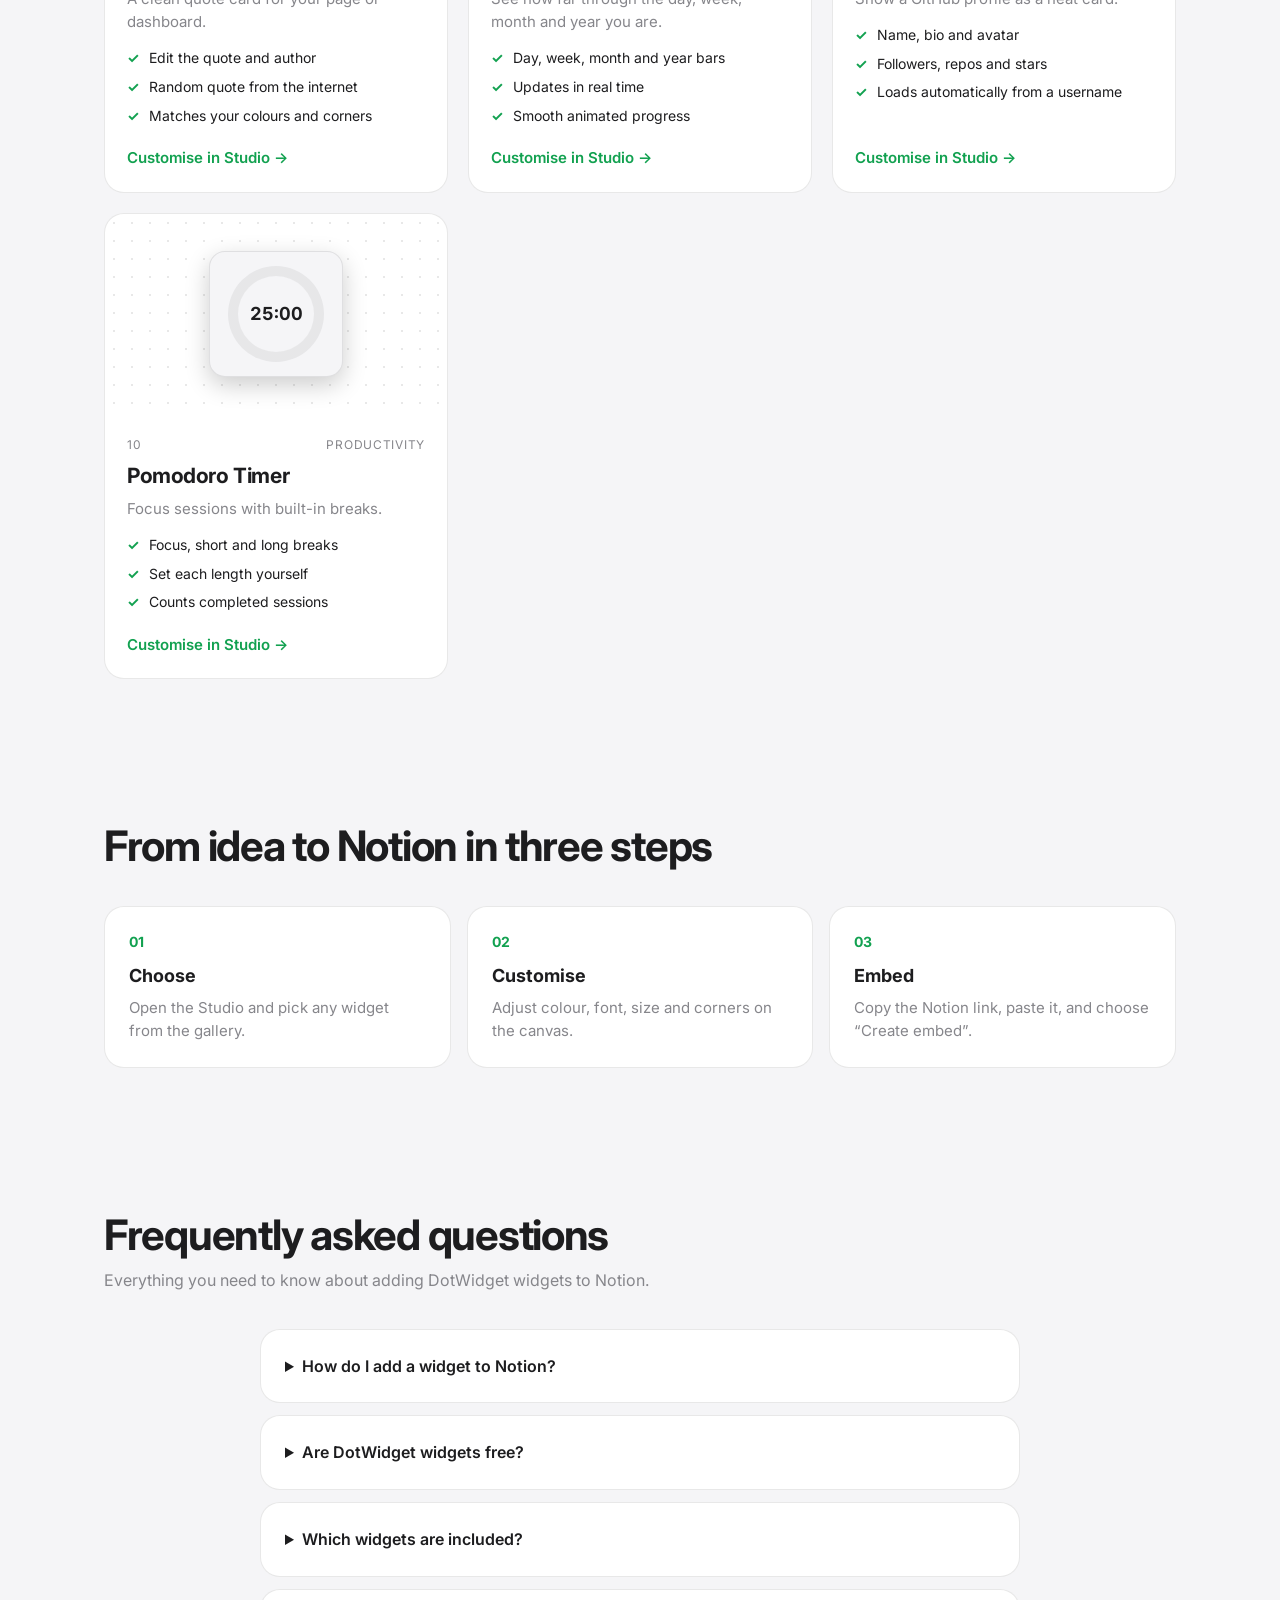
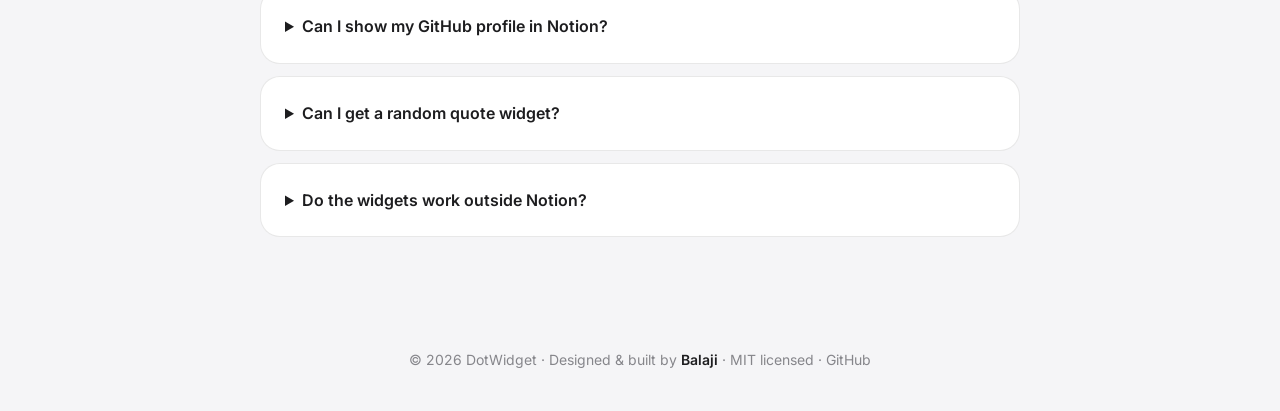
==== commit c9b1acd6: "Add files via upload" ====
--- a/index.html
+++ b/index.html
@@ -1,167 +1,512 @@
 <!DOCTYPE html>
 <html lang="en">
 <head>
-  <meta charset="UTF-8">
-  <meta name="viewport" content="width=device-width, initial-scale=1.0">
-  <title>DotWidget — Precision Web Components</title>
-  <link rel="stylesheet" href="style.css">
+<meta charset="UTF-8">
+<meta name="viewport" content="width=device-width, initial-scale=1.0">
+<title>Free Notion Widgets: Clock, Pomodoro, Calendar | DotWidget</title>
+<meta name="description" content="Free widget maker for Notion. Design a flip clock, Pomodoro timer, calendar, GitHub card, random quote and more, then embed it with one link. No sign-up.">
+<meta name="robots" content="index,follow,max-image-preview:large,max-snippet:-1">
+<link rel="canonical" href="https://YOUR-SITE.netlify.app/">
+<meta name="author" content="Balaji">
+<meta name="theme-color" content="#0a0a0c">
+<link rel="icon" href="favicon.svg" type="image/svg+xml">
+<meta property="og:type" content="website">
+<meta property="og:site_name" content="DotWidget Studio">
+<meta property="og:title" content="Free Notion Widgets: Clock, Pomodoro, Calendar | DotWidget">
+<meta property="og:description" content="Free widget maker for Notion. Design a flip clock, Pomodoro timer, calendar, GitHub card, random quote and more, then embed it with one link. No sign-up.">
+<meta property="og:url" content="https://YOUR-SITE.netlify.app/">
+<meta property="og:image" content="https://YOUR-SITE.netlify.app/og-image.png">
+<meta property="og:image:width" content="1200">
+<meta property="og:image:height" content="630">
+<meta property="og:image:alt" content="DotWidget Studio: design widgets and embed them anywhere">
+<meta name="twitter:card" content="summary_large_image">
+<meta name="twitter:title" content="Free Notion Widgets: Clock, Pomodoro, Calendar | DotWidget">
+<meta name="twitter:description" content="Free widget maker for Notion. Design a flip clock, Pomodoro timer, calendar, GitHub card, random quote and more, then embed it with one link. No sign-up.">
+<meta name="twitter:image" content="https://YOUR-SITE.netlify.app/og-image.png">
+<script>if(location.search.indexOf('w=')>-1){var m=document.createElement('meta');m.name='robots';m.content='noindex,follow';document.head.appendChild(m)}</script>
+<script type="application/ld+json">[{"@context": "https://schema.org", "@type": "WebApplication", "name": "DotWidget Studio", "url": "https://YOUR-SITE.netlify.app/", "description": "Free widget maker for Notion. Design a flip clock, Pomodoro timer, calendar, GitHub card, random quote and more, then embed it with one link. No sign-up.", "applicationCategory": "DesignApplication", "operatingSystem": "Any (web browser)", "browserRequirements": "Requires JavaScript", "offers": {"@type": "Offer", "price": "0", "priceCurrency": "USD"}, "author": {"@type": "Person", "name": "Balaji", "url": "https://github.com/Balajikolla-dev"}, "image": "https://YOUR-SITE.netlify.app/og-image.png", "inLanguage": "en"}, {"@context": "https://schema.org", "@type": "FAQPage", "mainEntity": [{"@type": "Question", "name": "How do I add a widget to Notion?", "acceptedAnswer": {"@type": "Answer", "text": "Open the Studio, pick a widget and style it. Click Embed, copy the link, paste it into your Notion page and choose “Create embed”. Your colours, fonts and text are saved inside the link."}}, {"@type": "Question", "name": "Are DotWidget widgets free?", "acceptedAnswer": {"@type": "Answer", "text": "Yes. Every widget is free to use, needs no account or sign-up, and the project is MIT licensed."}}, {"@type": "Question", "name": "Which widgets are included?", "acceptedAnswer": {"@type": "Answer", "text": "Calendar, flip clock, stopwatch, countdown, Pomodoro timer, habit tracker, calculator, quote card, time progress bars and a GitHub profile card."}}, {"@type": "Question", "name": "Can I show my GitHub profile in Notion?", "acceptedAnswer": {"@type": "Answer", "text": "Yes. Enter your GitHub username in the GitHub Profile widget and your name, bio, avatar, followers, repositories, stars and top language load automatically."}}, {"@type": "Question", "name": "Can I get a random quote widget?", "acceptedAnswer": {"@type": "Answer", "text": "Yes. The Quote widget has a Random quote button, and it can also show a fresh random quote every time your page loads."}}, {"@type": "Question", "name": "Do the widgets work outside Notion?", "acceptedAnswer": {"@type": "Answer", "text": "Yes. Each widget is a plain HTML, CSS and JavaScript page, so you can embed it with an iframe on any website or tool that supports embeds."}}]}]</script>
+<link rel="preconnect" href="https://fonts.googleapis.com"><link rel="preconnect" href="https://fonts.gstatic.com" crossorigin>
+<link rel="stylesheet" href="https://fonts.googleapis.com/css2?family=Inter:wght@400;600;800&family=Space+Grotesk:wght@400;600;700&family=JetBrains+Mono:wght@400;600;800&family=DM+Serif+Display&family=Poppins:wght@400;600;800&family=Playfair+Display:wght@400;700;800&display=swap">
+<style>
+:root{--bg:#0a0a0c;--p:#141418;--line:rgba(255,255,255,.1);--tx:#f5f5f7;--mut:#86868b;--ac:#30d158;--r:20px;--chip:rgba(255,255,255,.07)}
+@media(prefers-color-scheme:light){:root{--bg:#f5f5f7;--p:#fff;--line:rgba(0,0,0,.09);--tx:#1d1d1f;--ac:#12a150;--chip:rgba(0,0,0,.06)}}
+*{box-sizing:border-box;margin:0;padding:0}html{scroll-behavior:smooth}
+body{background:var(--bg);color:var(--tx);font:16px/1.55 -apple-system,BlinkMacSystemFont,"SF Pro Display","Segoe UI",Inter,sans-serif;-webkit-font-smoothing:antialiased}
+a{color:inherit;text-decoration:none}.wrap{max-width:1120px;margin:0 auto;padding:0 24px}
+nav{position:sticky;top:0;z-index:10;backdrop-filter:blur(18px);background:color-mix(in srgb,var(--bg) 80%,transparent);border-bottom:1px solid var(--line)}
+nav .wrap{height:60px;display:flex;align-items:center;gap:28px}.logo{font-weight:700;letter-spacing:-.01em}.logo i{color:var(--ac);font-style:normal}
+.links{margin-left:auto;display:flex;gap:24px;align-items:center;color:var(--mut);font-size:14px}.links a:hover{color:var(--tx)}
+.btn{display:inline-block;padding:11px 22px;border-radius:99px;font-weight:600;font-size:15px;background:var(--ac);color:#04130a!important;transition:transform .15s}
+.btn:hover{transform:translateY(-1px)}.btn.sm{padding:7px 16px;font-size:14px}.btn.ghost{background:none;color:var(--tx)!important;border:1px solid var(--line)}
+.hero{text-align:center;padding:96px 0 56px}
+.tag{display:inline-block;font-size:12px;letter-spacing:.08em;text-transform:uppercase;color:var(--ac);border:1px solid var(--line);border-radius:99px;padding:5px 14px;margin-bottom:22px}
+h1{font-size:clamp(38px,6.5vw,72px);line-height:1.04;letter-spacing:-.035em;max-width:880px;margin:0 auto 20px}h1 em{font-style:normal;color:var(--ac)}
+.lead{color:var(--mut);font-size:19px;max-width:620px;margin:0 auto 32px}.cta{display:flex;gap:12px;justify-content:center;flex-wrap:wrap}
+.stats{display:flex;justify-content:center;gap:48px;margin-top:56px;flex-wrap:wrap}.stats b{display:block;font-size:34px;letter-spacing:-.02em}.stats span{color:var(--mut);font-size:14px}
+section{padding:72px 0}.head{margin-bottom:36px}.head h2{font-size:clamp(28px,4vw,42px);letter-spacing:-.03em;line-height:1.1}.head p{color:var(--mut);margin-top:10px;max-width:560px}
+.feat{display:grid;grid-template-columns:repeat(auto-fit,minmax(230px,1fr));gap:16px}
+.box{background:var(--p);border:1px solid var(--line);border-radius:var(--r);padding:24px}.box .ic{font-size:26px;margin-bottom:12px}.box h3{font-size:18px;margin-bottom:6px}.box p{color:var(--mut);font-size:15px}
+.grid{display:grid;grid-template-columns:repeat(auto-fill,minmax(min(320px,100%),1fr));gap:20px}
+.w{background:var(--p);border:1px solid var(--line);border-radius:var(--r);overflow:hidden;display:flex;flex-direction:column;transition:.2s}.w:hover{transform:translateY(-3px);border-color:var(--ac)}
+.th{height:200px;display:grid;place-items:center;background:radial-gradient(var(--line) 1px,transparent 1px) 0 0/18px 18px}
+.bd{padding:22px;display:flex;flex-direction:column;flex:1}.row{display:flex;justify-content:space-between;color:var(--mut);font-size:12px;letter-spacing:.06em;text-transform:uppercase}
+.bd h3{font-size:21px;letter-spacing:-.02em;margin:6px 0 4px}.bd>p{color:var(--mut);font-size:15px;margin-bottom:14px}
+.bd ul{list-style:none;margin-bottom:20px;display:grid;gap:7px;font-size:14px}.bd li{padding-left:22px;position:relative}.bd li:before{content:"✓";position:absolute;left:0;color:var(--ac);font-weight:700}
+.bd a{margin-top:auto;color:var(--ac);font-weight:600;font-size:15px}
+/* mini previews */
+.pv{background:var(--bg);border:1px solid var(--line);border-radius:16px;padding:14px 18px;display:flex;align-items:center;gap:10px;font-variant-numeric:tabular-nums;box-shadow:0 8px 24px rgba(0,0,0,.2)}
+.pv.col{flex-direction:column;align-items:stretch;min-width:190px}
+.fc{background:var(--chip);border:1px solid var(--line);border-radius:10px;padding:6px 14px;font-size:38px;font-weight:800;position:relative}.fc:after{content:"";position:absolute;left:0;right:0;top:50%;height:2px;background:var(--bg)}
+.big{font-size:30px;font-weight:700;letter-spacing:-.02em;text-align:center}.big small{font-size:16px;color:var(--mut)}
+.cap{font-size:10px;letter-spacing:.1em;color:var(--mut);text-align:center}
+.cal{display:grid;grid-template-columns:repeat(7,1fr);gap:3px;font-size:10px;text-align:center;color:var(--mut)}.cal b{font-weight:500;border-radius:50%;padding:2px 0}.cal .on{background:var(--ac);color:#04130a;font-weight:700}
+.chips{display:flex;gap:6px;justify-content:center}.chip{background:var(--chip);border-radius:99px;padding:3px 12px;font-size:11px}.chip.a{background:var(--ac);color:#04130a;font-weight:600}
+.ring{width:96px;height:96px;border-radius:50%;background:conic-gradient(var(--ac) 0 62%,var(--chip) 0);display:grid;place-items:center}.ring span{width:76px;height:76px;border-radius:50%;background:var(--bg);display:grid;place-items:center;font-weight:700;font-size:18px}
+.hb{display:flex;align-items:center;gap:10px;font-size:12px}.hb span:first-child{width:46px}.hb i{width:14px;height:14px;border-radius:4px;background:var(--chip)}.hb i.d{background:var(--ac)}
+.keys{display:grid;grid-template-columns:repeat(4,1fr);gap:4px}.keys i{background:var(--chip);border-radius:6px;text-align:center;font-style:normal;font-size:12px;padding:3px 0}.keys i.o{background:var(--ac);color:#04130a}
+.scr{background:var(--chip);border-radius:8px;text-align:right;padding:6px 10px;font-size:20px;font-weight:600}
+.pb{display:grid;grid-template-columns:44px 1fr 34px;gap:8px;align-items:center;font-size:11px;color:var(--mut)}.pb div{height:6px;border-radius:9px;background:var(--chip);overflow:hidden}.pb div i{display:block;height:100%;background:var(--ac);border-radius:9px}
+.av{width:42px;height:42px;border-radius:50%;background:var(--chip);display:grid;place-items:center;font-size:20px}.gh{font-size:11px;color:var(--mut)}.gh b{display:block;color:var(--tx);font-size:14px}
+.steps{display:grid;grid-template-columns:repeat(auto-fit,minmax(240px,1fr));gap:16px;counter-reset:s}.steps .box:before{counter-increment:s;content:"0" counter(s);color:var(--ac);font-weight:700;font-size:14px;display:block;margin-bottom:10px}
+.band{text-align:center;background:var(--p);border:1px solid var(--line);border-radius:32px;padding:64px 24px}.band h2{font-size:clamp(28px,4vw,44px);letter-spacing:-.03em;margin-bottom:12px}.band p{color:var(--mut);margin-bottom:26px}
+.faq{display:grid;gap:12px;max-width:760px;margin:0 auto}.faq summary{cursor:pointer;font-weight:600}.faq p{margin-top:10px;color:var(--mut)}
+footer{padding:40px 0;text-align:center;color:var(--mut);font-size:14px}
+@media(max-width:700px){.links a:not(.btn){display:none}.grid{grid-template-columns:1fr}}
+
+/* motion + elements */
+@property --a{syntax:'<percentage>';inherits:false;initial-value:0%}
+.hw{position:relative;overflow:hidden}.hero{position:relative}
+.orb{position:absolute;border-radius:50%;filter:blur(90px);opacity:.3;animation:drift 14s ease-in-out infinite alternate;pointer-events:none}
+.o1{width:380px;height:380px;background:var(--ac);top:-120px;left:8%}.o2{width:320px;height:320px;background:#0a84ff;top:60px;right:6%;animation-delay:-6s}
+@keyframes drift{to{transform:translate(40px,30px) scale(1.15)}}
+.fl{position:absolute;display:none;animation:bob 6s ease-in-out infinite}
+@media(min-width:1400px){.fl{display:block}}
+.f1{left:3%;top:150px}.f2{right:3%;top:120px;animation-delay:-2s}.f3{left:5%;bottom:80px;animation-delay:-4s}.f4{right:4%;bottom:70px;animation-delay:-1s}
+@keyframes bob{50%{transform:translateY(-14px) rotate(1.5deg)}}
+.by{margin-top:36px;color:var(--mut);font-size:14px}.by a{color:var(--tx);font-weight:600;border-bottom:1px solid var(--ac)}
+.tag{animation:glow 3s ease-in-out infinite}@keyframes glow{50%{box-shadow:0 0 0 6px color-mix(in srgb,var(--ac) 14%,transparent)}}
+.mk{background:var(--p);border:1px solid var(--line);border-radius:18px;overflow:hidden;box-shadow:0 30px 80px rgba(0,0,0,.35);max-width:900px;margin:0 auto}
+.mb{display:flex;gap:6px;align-items:center;padding:10px 14px;border-bottom:1px solid var(--line);font-size:12px;color:var(--mut)}.mb i{width:10px;height:10px;border-radius:50%;background:var(--chip)}.mb span{margin-left:10px}
+.mbody{display:grid;grid-template-columns:150px 1fr 170px;min-height:260px}
+.ml,.mr{padding:14px;font-size:12px;display:flex;flex-direction:column;gap:8px;color:var(--mut)}.ml{border-right:1px solid var(--line)}.mr{border-left:1px solid var(--line)}.ml b,.mr b{color:var(--tx)}
+.ml u{text-decoration:none;padding:5px 8px;border-radius:6px}.ml u.on{background:var(--chip);color:var(--tx)}
+.mc{display:grid;place-items:center;background:radial-gradient(var(--line) 1px,transparent 1px) 0 0/16px 16px}
+.sw{display:flex;gap:6px}.sw i{width:20px;height:20px;border-radius:6px;background:var(--c);transition:.3s}.sw i.on{outline:2px solid var(--tx);outline-offset:2px}
+.slider{height:4px;background:var(--chip);border-radius:9px;position:relative;margin:8px 0}.slider i{position:absolute;top:-5px;width:14px;height:14px;border-radius:50%;background:var(--ac);transition:background .3s;animation:sl 4s ease-in-out infinite alternate}@keyframes sl{from{left:8%}to{left:78%}}
+.sel{background:var(--chip);border-radius:6px;padding:5px 8px;color:var(--tx)}
+.mq{overflow:hidden;border-block:1px solid var(--line);padding:16px 0;-webkit-mask-image:linear-gradient(90deg,transparent,#000 12%,#000 88%,transparent);mask-image:linear-gradient(90deg,transparent,#000 12%,#000 88%,transparent)}
+.mq>div{display:flex;gap:14px;width:max-content;animation:mq 32s linear infinite}.mq:hover>div{animation-play-state:paused}
+.mq span{background:var(--p);border:1px solid var(--line);border-radius:99px;padding:8px 18px;font-size:14px;color:var(--mut);white-space:nowrap}.mq b{color:var(--ac);margin-right:8px}
+@keyframes mq{to{transform:translateX(-50%)}}
+.rv{opacity:0;transform:translateY(26px);transition:opacity .7s,transform .7s cubic-bezier(.16,1,.3,1)}.rv.in{opacity:1;transform:none}
+.box{transition:transform .25s,border-color .25s}.box:hover{transform:translateY(-4px);border-color:var(--ac)}.rv.in.box:hover{transform:translateY(-4px)}
+.pv{transition:transform .3s}.w:hover .pv{transform:scale(1.06)}
+.pb i{transform-origin:left;animation:grow 1.4s .2s both cubic-bezier(.16,1,.3,1)}@keyframes grow{from{transform:scaleX(0)}}.w:not(.in) .pb i{animation-play-state:paused}
+.ring{background:conic-gradient(var(--ac) 0 var(--a),var(--chip) 0);animation:fill 3.5s ease-in-out infinite alternate}@keyframes fill{from{--a:8%}to{--a:78%}}
+.hb i.d{animation:pop .5s both}.hb i:nth-child(3){animation-delay:.1s}.hb i:nth-child(4){animation-delay:.2s}.hb i:nth-child(5){animation-delay:.3s}.hb i:nth-child(6){animation-delay:.4s}.hb i:nth-child(7){animation-delay:.5s}@keyframes pop{from{transform:scale(0)}}
+.cal .on{animation:glow 2.4s infinite}
+@media(max-width:700px){.mbody{grid-template-columns:1fr}.ml,.mr{display:none}}
+@media(prefers-reduced-motion:reduce){*{animation:none!important;transition:none!important}.rv{opacity:1;transform:none}}
+/* ===== Studio workspace ===== */
+#app{position:fixed;inset:0;z-index:100;background:var(--bg);display:none;grid-template-rows:56px 1fr;opacity:0;transition:opacity .25s}
+#app.open{display:grid}#app.show{opacity:1}
+.tb{display:flex;align-items:center;gap:10px;padding:0 16px;border-bottom:1px solid var(--line)}
+.tb .ttl{font-weight:600;letter-spacing:-.01em}.tb .ttl i{color:var(--ac);font-style:normal}.tb .ttl span{color:var(--mut);font-weight:500}.tb .sp{flex:1}
+.tbtn{background:var(--chip);color:var(--tx);border:1px solid var(--line);border-radius:99px;padding:6px 14px;font:inherit;font-size:13px;cursor:pointer;transition:border-color .15s}
+.tbtn:hover{border-color:var(--ac)}.tbtn.pri{background:var(--ac);color:#04130a;border-color:transparent;font-weight:600}
+.zm{display:flex;align-items:center;gap:6px;color:var(--mut);font-size:13px}.zm .tbtn{padding:4px 11px}
+.ws{display:grid;grid-template-columns:220px 1fr 300px;min-height:0}
+.lp,.rp{overflow:auto;padding:18px;background:var(--p)}.lp{border-right:1px solid var(--line)}.rp{border-left:1px solid var(--line)}
+.h{font-size:11px;letter-spacing:.08em;text-transform:uppercase;color:var(--mut);margin:20px 0 12px}.h:first-child{margin-top:0}
+.wi{display:block;width:100%;text-align:left;background:none;border:1px solid transparent;color:var(--tx);padding:9px 12px;border-radius:10px;font:inherit;font-size:14px;cursor:pointer}
+.wi.on{background:var(--chip);border-color:var(--line)}.wi:hover{border-color:var(--line)}
+.soon{color:var(--mut);font-size:13px;border:1px dashed var(--line);border-radius:12px;padding:12px;margin-top:12px}
+.cv{position:relative;overflow:auto;display:grid;place-items:center;padding:40px;background:radial-gradient(var(--line) 1px,transparent 1px) 0 0/18px 18px}
+#stage{transition:transform .2s;transform-origin:center}
+#frame{box-shadow:0 24px 70px rgba(0,0,0,.4);transition:border-radius .15s,padding .15s,width .15s;position:relative;overflow:hidden}
+.sc-cap{font-size:12px;letter-spacing:.1em;text-transform:uppercase;margin-bottom:10px;font-weight:600}
+.fld{display:grid;gap:7px;margin-bottom:15px;font-size:13px;color:var(--mut)}
+.fld label{display:flex;justify-content:space-between}.fld label b{color:var(--tx);font-weight:500}
+.fld input[type=text],.fld select{background:var(--chip);border:1px solid var(--line);color:var(--tx);border-radius:10px;padding:9px 11px;font:inherit;font-size:14px;width:100%}
+.fld select option{color:#111}
+.fld input:focus,.fld select:focus{outline:none;border-color:var(--ac)}
+.fld input[type=range]{accent-color:var(--ac);width:100%}
+.cl{display:flex;align-items:center;gap:10px;color:var(--tx)}
+.cl input{width:40px;height:32px;border:1px solid var(--line);border-radius:9px;background:none;padding:2px;cursor:pointer}
+.sws{display:flex;gap:8px}.sws button{width:22px;height:22px;border-radius:7px;border:0;background:var(--c);cursor:pointer;transition:transform .15s}.sws button:hover{transform:scale(1.15)}
+
+.rw{display:flex;gap:.12em;align-items:center;justify-content:center}
+.fk{display:inline-block;background:color-mix(in srgb,var(--wf) 9%,transparent);border-radius:.18em;padding:.05em .26em;position:relative;font-variant-numeric:tabular-nums;text-align:center}.fk:after{content:"";position:absolute;left:0;right:0;top:50%;height:2px;background:var(--wb)}
+.wb{background:color-mix(in srgb,var(--wf) 10%,transparent);color:var(--wf);border:0;border-radius:99px;padding:8px 16px;font:inherit;font-size:14px;font-weight:600;cursor:pointer}.wb.a{background:var(--wa);color:#04130a}
+.bt{display:flex;gap:8px;justify-content:center;margin-top:16px}
+.ch{display:flex;justify-content:space-between;align-items:center;margin-bottom:12px}.ch .wb{padding:4px 11px}
+.cg{display:grid;grid-template-columns:repeat(7,1fr);gap:4px;text-align:center}.cg b{font-weight:inherit;aspect-ratio:1;display:grid;place-items:center}.cg .on{background:var(--wa);color:#04130a;border-radius:50%;font-weight:700}
+.hr{display:grid;grid-template-columns:4.5em repeat(7,1fr);gap:.4em;align-items:center;margin:.55em 0}.hr small{text-align:center;opacity:.5;font-size:.75em}.hr span{overflow:hidden;text-overflow:ellipsis;white-space:nowrap}
+.dt{aspect-ratio:1;border:0;border-radius:.4em;background:color-mix(in srgb,var(--wf) 12%,transparent);cursor:pointer;transition:background .15s}.dt.d{background:var(--wa)}
+.kg{display:grid;grid-template-columns:repeat(4,1fr);gap:.4em}.ky{border:0;border-radius:.6em;padding:.6em 0;font:inherit;font-size:.85em;cursor:pointer;background:color-mix(in srgb,var(--wf) 10%,transparent);color:var(--wf)}.ky.o{background:var(--wa);color:#04130a}.ky:active{transform:scale(.95)}
+.sd{text-align:right;font-size:1.7em;margin-bottom:.45em;overflow:hidden;text-overflow:ellipsis;white-space:nowrap}
+.pr{display:grid;grid-template-columns:4.2em 1fr 3em;gap:10px;align-items:center;margin:.8em 0}.pr div{height:.5em;border-radius:9px;background:color-mix(in srgb,var(--wf) 12%,transparent);overflow:hidden}.pr i{display:block;height:100%;width:0;background:var(--wa);border-radius:9px;transition:width .6s}.pr span:last-child{text-align:right;opacity:.7}
+.fld input[type=date]{background:var(--chip);border:1px solid var(--line);color:var(--tx);border-radius:10px;padding:9px 11px;font:inherit;font-size:14px;width:100%;color-scheme:light dark}
+
+.av2{width:3.2em;height:3.2em;border-radius:50%;background:color-mix(in srgb,var(--wf) 12%,transparent);display:grid;place-items:center;font-weight:700;position:relative;overflow:hidden;flex:none}.av2 img{position:absolute;inset:0;width:100%;height:100%;object-fit:cover}
+.stt{display:grid;grid-template-columns:repeat(3,1fr);gap:8px;text-align:center}.stt div{background:color-mix(in srgb,var(--wf) 8%,transparent);border-radius:.8em;padding:.6em .2em;font-size:.75em}.stt b{display:block;font-size:1.4em}
+.lg{margin-top:12px;font-size:.8em;opacity:.8}.lg i{display:inline-block;width:.7em;height:.7em;border-radius:50%;background:var(--wa);margin-right:.5em}
+.rg{width:200px;height:200px;border-radius:50%;margin:0 auto;display:grid;place-items:center;background:conic-gradient(var(--wa) var(--p,100%),color-mix(in srgb,var(--wf) 12%,transparent) 0)}.rg>div{width:calc(100% - 18px);height:calc(100% - 18px);border-radius:50%;background:var(--wb);display:grid;place-items:center;font-variant-numeric:tabular-nums}
+.cv{display:flex}#stage{margin:auto;max-width:100%}
+#app{height:100vh;height:100dvh}
+.md{position:absolute;inset:0;z-index:5;background:rgba(0,0,0,.55);display:grid;place-items:center;padding:16px}.md[hidden]{display:none}
+.mdc{background:var(--p);border:1px solid var(--line);border-radius:20px;padding:22px;width:min(480px,100%);display:grid;gap:12px}.mdc p{color:var(--mut);font-size:14px}
+.mdc input{background:var(--chip);border:1px solid var(--line);color:var(--tx);border-radius:10px;padding:10px 12px;font:inherit;font-size:14px;width:100%}
+.mdc .bt{flex-wrap:wrap;margin:0;justify-content:flex-start}a.tbtn{text-decoration:none;display:inline-block}
+html.emb,html.emb body,html.emb #app,html.emb .cv{background:transparent}
+html.emb body>:not(#app):not(script){display:none!important}
+html.emb .tb,html.emb .lp,html.emb .rp,html.emb .md{display:none}
+html.emb #app{opacity:1;grid-template-rows:1fr}html.emb .ws{grid-template-columns:1fr;grid-template-rows:1fr}
+html.emb .cv{padding:8px}html.emb #frame{box-shadow:none}
+@media(min-width:1600px){.wrap{max-width:1280px}.ws{grid-template-columns:260px 1fr 340px}}
+@media(max-width:1100px) and (min-width:861px){.ws{grid-template-columns:190px 1fr 270px}}
+@media(max-width:860px){.ws{grid-template-columns:1fr;grid-template-rows:auto minmax(0,1fr) 42vh}.lp{display:block;padding:10px 12px;border-right:0;border-bottom:1px solid var(--line);overflow-x:auto}.lp .h,.soon{display:none}#wl{display:flex;gap:8px}.wi{width:auto;flex:none;white-space:nowrap;border-color:var(--line)}.rp{border-left:0;border-top:1px solid var(--line)}.cv{padding:16px}.tb .ttl span:first-of-type{display:none}}
+@media(max-width:600px){.zm{display:none}.tb{gap:8px;padding:0 10px}.tb .ttl{font-size:0}.tb .ttl #sn{font-size:15px}}
+@media(max-width:860px) and (orientation:landscape) and (max-height:520px){.ws{grid-template-columns:1fr 280px;grid-template-rows:auto minmax(0,1fr)}.lp{grid-column:1/-1}.cv{grid-row:2;grid-column:1}.rp{grid-row:2;grid-column:2;border-top:0;border-left:1px solid var(--line)}}
+@media(pointer:coarse){.tbtn,.wi,.wb{min-height:40px}.fld input[type=text],.fld input[type=date],.fld select{font-size:16px}}
+</style>
 </head>
 <body>
-
-  <!-- Top Announcement Banner -->
-  <div class="top-banner">
-    <span class="badge-pill">✨ New Release</span>
-    <span class="banner-text">10 Ultra-lightweight Notion & Web Widgets</span>
+<nav><div class="wrap">
+  <a href="#top" class="logo"><i>●</i> DotWidget <span style="color:var(--mut);font-weight:500">Studio</span></a>
+  <div class="links"><a href="#studio">Studio</a><a href="#widgets">Widgets</a><a href="#how">How it works</a><a href="#faq">FAQ</a><a href="#" class="btn sm" data-open>Open Studio</a></div>
+</div></nav>
+
+<div class="hw"><div class="orb o1"></div><div class="orb o2"></div><div class="fl f1"></div><div class="fl f2"></div><div class="fl f3"></div><div class="fl f4"></div>
+<header class="hero wrap" id="top">
+  <span class="tag">Zero dependencies · Built for Notion</span>
+  <h1>Design your widgets. <em>Embed anywhere.</em></h1>
+  <p class="lead">Free, lightweight Notion widgets: flip clock, Pomodoro timer, calendar, GitHub profile card, random quotes and more. Restyle them in a Figma-style studio, then embed with a single link.</p>
+  <div class="cta"><a class="btn" href="#" data-open>Open Studio</a><a class="btn ghost" href="#widgets">Browse all 10 widgets</a></div>
+  <div class="stats"><div><b>10</b><span>widgets</span></div><div><b>0</b><span>dependencies</span></div><div><b>0</b><span>trackers</span></div><div><b>1</b><span>click to embed</span></div></div>
+  <p class="by">Designed &amp; built by <a href="https://github.com/Balajikolla-dev">Balaji</a></p>
+</header></div>
+
+<div class="wrap"><div class="mk rv">
+  <div class="mb"><i></i><i></i><i></i><span>DotWidget Studio — Flip Clock</span></div>
+  <div class="mbody">
+    <div class="ml"><b>Widgets</b><u class="on">Flip Clock</u><u>Calendar</u><u>Stopwatch</u><u>Countdown</u></div>
+    <div class="mc" id="mclock"></div>
+    <div class="mr"><b>Colour</b><div class="sw"><i style="--c:#30d158" class="on"></i><i style="--c:#0a84ff"></i><i style="--c:#ff9f0a"></i><i style="--c:#bf5af2"></i></div><b>Radius</b><div class="slider"><i></i></div><b>Font</b><div class="sel">Inter</div></div>
   </div>
-
-  <!-- Updated Navigation Bar -->
-  <nav class="site-nav">
-    <div class="nav-container">
-      <!-- Left: Logo -->
-      <a href="#" class="nav-logo">
-        <span class="logo-icon">●</span> DotWidget
-      </a>
-
-      <!-- Right: Links & CTA Button -->
-      <div class="nav-right-group">
-        <div class="nav-links">
-          <a href="#about">About</a>
-          <a href="#features">Capabilities</a>
-          <a href="#widgets">Collection</a>
-        </div>
-        <a href="#widgets" class="nav-btn-primary">Explore Widgets</a>
-      </div>
-    </div>
-  </nav>
-
-  <!-- Hero Section -->
-  <header class="hero-section" id="about">
-    <div class="hero-content">
-      <span class="hero-tag">Zero Dependencies • Pure Performance</span>
-      <h1 class="hero-title">
-        Lightweight widgets for <span class="highlight-green">Notion</span> & modern web apps
-      </h1>
-      <p class="hero-subtitle">
-        Eliminate heavy tracking scripts and slow embeds. DotWidget delivers high-speed, theme-adaptive components built entirely on vanilla JS.
-      </p>
-      <div class="hero-cta-group">
-        <a href="#widgets" class="btn-primary">Get Embed Links</a>
-        <a href="#features" class="btn-secondary">View Architecture</a>
-      </div>
-    </div>
-  </header>
-
-  <!-- Dynamic Marquee Showcase Strip -->
-  <section class="showcase-strip">
-    <div class="marquee-track" id="hero-carousel">
-      <!-- Injected dynamically via app.js -->
-    </div>
-  </section>
-
-  <!-- Capabilities Section -->
-  <section id="features" class="section-padding">
-    <div class="section-container">
-      <div class="section-header">
-        <span class="section-tag">CAPABILITIES</span>
-        <h2>Engineered for simplicity</h2>
-      </div>
-
-      <div class="features-grid">
-        <div class="feature-card border-blue">
-          <div class="feature-icon icon-blue">⚡</div>
-          <h3>Near-Zero Latency</h3>
-          <p>Written in native ES6 JavaScript with zero external runtime libraries. Loads instantly inside Notion blocks.</p>
-        </div>
-
-        <div class="feature-card border-green">
-          <div class="feature-icon icon-green">🎯</div>
-          <h3>Single-Click Embed</h3>
-          <p>Copy clean HTTPS embed URLs configured specifically for Notion or raw HTML <code>&lt;iframe&gt;</code> tags.</p>
-        </div>
-
-        <div class="feature-card border-amber">
-          <div class="feature-icon icon-amber">🔒</div>
-          <h3>100% Privacy Focused</h3>
-          <p>No analytics trackers or third-party cookies. All user states persist safely in browser LocalStorage.</p>
-        </div>
-      </div>
-    </div>
-  </section>
-
-  <!-- Main Widget Collection Grid -->
-  <section id="widgets" class="section-padding alt-bg">
-    <div class="section-container">
-      <div class="collection-header-wrap">
-        <div class="section-header">
-          <span class="section-tag">THE COLLECTION</span>
-          <h2>Select a component to configure</h2>
-        </div>
-
-        <!-- Category Filter Pills -->
-        <div class="category-filter-bar" id="category-filter-bar">
-          <button class="filter-pill active" data-category="all">All Widgets</button>
-          <button class="filter-pill" data-category="Timer">Timer</button>
-          <button class="filter-pill" data-category="Productivity">Productivity</button>
-          <button class="filter-pill" data-category="Tracker">Tracker</button>
-          <button class="filter-pill" data-category="Utility">Utility</button>
-          <button class="filter-pill" data-category="Developer">Developer</button>
-        </div>
-      </div>
-
-      <div class="app-main">
-        <!-- Gallery Grid -->
-        <div class="gallery-grid" id="gallery-grid"></div>
-
-        <!-- Config Drawer Side Panel -->
-        <aside id="embed-panel" class="embed-panel hidden">
-          <div class="panel-header">
-            <h3 id="panel-widget-title">Widget Preview</h3>
-            <button id="btn-close-panel" class="btn-close" aria-label="Close panel">✕</button>
-          </div>
-
-          <div class="preview-box">
-            <span class="preview-label">LIVE PREVIEW</span>
-            <iframe id="preview-frame" src="" frameborder="0"></iframe>
-          </div>
-
-          <div class="panel-controls">
-            <span class="controls-label">DIMENSIONS</span>
-
-            <div class="control-row">
-              <label for="opt-width">Width</label>
-              <input type="text" id="opt-width" value="100%">
-            </div>
-
-            <div class="control-row">
-              <label for="opt-height">Height</label>
-              <input type="text" id="opt-height" value="380px">
-            </div>
-
-            <div class="embed-section">
-              <div class="embed-header">
-                <span class="controls-label">EMBED CODE</span>
-                <div class="embed-tabs">
-                  <button id="tab-notion" class="tab-btn active">Notion Link</button>
-                  <button id="tab-iframe" class="tab-btn">HTML Iframe</button>
-                </div>
-              </div>
-
-              <div class="code-box-wrapper">
-                <textarea id="embed-code-output" readonly rows="3"></textarea>
-                <button id="btn-copy-code" class="btn-copy">Copy Notion Link</button>
-              </div>
-            </div>
-          </div>
-        </aside>
-      </div>
-    </div>
-  </section>
-
-  <!-- Footer -->
-  <footer class="site-footer">
-    <p>© 2026 DotWidget. Built with performance and precision.</p>
-  </footer>
-
-  <script src="app.js"></script>
+</div></div>
+
+<noscript><div class="wrap" style="padding:24px 0"><p>DotWidget Studio offers free Notion widgets: calendar, flip clock, stopwatch, countdown, Pomodoro timer, habit tracker, calculator, quote card, time progress and GitHub profile card. Enable JavaScript to use the Studio.</p></div></noscript>
+<div class="mq" style="margin-top:56px"><div id="mq"></div></div>
+
+<section id="studio"><div class="wrap">
+  <div class="head"><h2>One studio. Every widget.</h2><p>Pick a widget, tweak it on the canvas, copy the link. No code, no sign-up.</p></div>
+  <div class="feat">
+    <div class="box"><div class="ic">🎨</div><h3>Colour</h3><p>Set accent, background and text colours with live preview.</p></div>
+    <div class="box"><div class="ic">🔤</div><h3>Fonts</h3><p>Switch typefaces — Inter, Space Grotesk, JetBrains Mono and more.</p></div>
+    <div class="box"><div class="ic">📐</div><h3>Size &amp; corners</h3><p>Resize the frame and round the corners to match your page.</p></div>
+    <div class="box"><div class="ic">🔗</div><h3>Notion-ready embed</h3><p>Your design is saved inside the link. Paste it into Notion, or copy an iframe.</p></div>
+  </div>
+</div></section>
+
+<section id="widgets"><div class="wrap">
+  <div class="head"><h2>The full collection</h2><p>Every widget runs on plain HTML, CSS and JavaScript — fast to load, light on Notion.</p></div>
+  <div class="grid" id="grid"></div>
+</div></section>
+
+<section id="how"><div class="wrap">
+  <div class="head"><h2>From idea to Notion in three steps</h2></div>
+  <div class="steps">
+    <div class="box"><h3>Choose</h3><p>Open the Studio and pick any widget from the gallery.</p></div>
+    <div class="box"><h3>Customise</h3><p>Adjust colour, font, size and corners on the canvas.</p></div>
+    <div class="box"><h3>Embed</h3><p>Copy the Notion link, paste it, and choose “Create embed”.</p></div>
+  </div>
+</div></section>
+
+<section id="faq"><div class="wrap">
+  <div class="head"><h2>Frequently asked questions</h2><p>Everything you need to know about adding DotWidget widgets to Notion.</p></div>
+  <div class="faq"><details class="box"><summary>How do I add a widget to Notion?</summary><p>Open the Studio, pick a widget and style it. Click Embed, copy the link, paste it into your Notion page and choose “Create embed”. Your colours, fonts and text are saved inside the link.</p></details><details class="box"><summary>Are DotWidget widgets free?</summary><p>Yes. Every widget is free to use, needs no account or sign-up, and the project is MIT licensed.</p></details><details class="box"><summary>Which widgets are included?</summary><p>Calendar, flip clock, stopwatch, countdown, Pomodoro timer, habit tracker, calculator, quote card, time progress bars and a GitHub profile card.</p></details><details class="box"><summary>Can I show my GitHub profile in Notion?</summary><p>Yes. Enter your GitHub username in the GitHub Profile widget and your name, bio, avatar, followers, repositories, stars and top language load automatically.</p></details><details class="box"><summary>Can I get a random quote widget?</summary><p>Yes. The Quote widget has a Random quote button, and it can also show a fresh random quote every time your page loads.</p></details><details class="box"><summary>Do the widgets work outside Notion?</summary><p>Yes. Each widget is a plain HTML, CSS and JavaScript page, so you can embed it with an iframe on any website or tool that supports embeds.</p></details></div>
+</div></section>
+
+<footer>© 2026 DotWidget · Designed &amp; built by <a href="https://github.com/Balajikolla-dev" style="color:var(--tx);font-weight:600">Balaji</a> · MIT licensed · <a href="https://github.com/Balajikolla-dev/dotwidget">GitHub</a></footer>
+
+<script>
+const _n=new Date(),_f=new Date(_n.getFullYear(),_n.getMonth(),1).getDay(),_d=new Date(_n.getFullYear(),_n.getMonth()+1,0).getDate();
+const days=[...'SMTWTFS'].map(x=>'<b>'+x+'</b>').join('')+'<b></b>'.repeat(_f)+[...Array(_d)].map((_,i)=>'<b'+(i+1===_n.getDate()?' class="on"':'')+'>'+(i+1)+'</b>').join('');
+const habit=(n,d)=>'<div class="hb"><span>'+n+'</span>'+[...Array(7)].map((_,i)=>'<i class="'+(i<d?'d':'')+'"></i>').join('')+'</div>';
+const bar=(n,v)=>'<div class="pb"><span>'+n+'</span><div><i style="width:'+v+'%"></i></div><span>'+v+'%</span></div>';
+const P={
+ '01':'<div class="pv"><div class="fc tkh">10</div><b style="font-size:30px;color:var(--ac)">:</b><div class="fc tkm">42</div></div>',
+ '02':'<div class="pv col" style="width:210px"><div class="cap">'+_n.toLocaleString('en',{month:'long',year:'numeric'}).toUpperCase()+'</div><div class="cal">'+days+'</div></div>',
+ '03':'<div class="pv col"><div class="big"><span class="swt">00:12</span><small class="swm">.84</small></div><div class="chips"><span class="chip a">Lap</span><span class="chip">Reset</span></div></div>',
+ '04':'<div class="pv col"><div class="big">00:05:00</div><div class="chips"><span class="chip a">Start</span><span class="chip">Reset</span></div></div>',
+ '05':'<div class="pv"><div class="ring"><span>25:00</span></div></div>',
+ '06':'<div class="pv col">'+habit('Water',5)+habit('Read',3)+habit('Walk',6)+'</div>',
+ '07':'<div class="pv col" style="width:170px"><div class="scr">3.14159</div><div class="keys"><i>7</i><i>8</i><i>9</i><i class="o">÷</i><i>4</i><i>5</i><i>6</i><i class="o">×</i><i>1</i><i>2</i><i>3</i><i class="o">=</i></div></div>',
+ '08':'<div class="pv col" style="width:230px">'+bar('Day',62)+bar('Week',43)+bar('Month',28)+bar('Year',59)+'</div>',
+ '09':'<div class="pv" style="gap:14px"><div class="av">🐙</div><div class="gh"><b>octocat</b>128 followers · 34 repos<br>★ 1.2k · JavaScript</div></div>',
+ '10':'<div class="pv col" style="width:220px;gap:6px"><div style="font-size:38px;line-height:.7;height:20px;color:var(--ac);font-family:Georgia,serif">“</div><div style="font-size:15px;font-weight:600;line-height:1.35">Make it work, make it right, make it fast.</div><div class="cap" style="text-align:left;color:var(--ac)">— KENT BECK</div></div>'
+};
+const W=[
+ ['02','cal','Calendar','Productivity','A clean monthly calendar for your dashboard.',['Current date highlighted','Browse past and future months','Custom font, colour and size']],
+ ['01','flip','Flip Clock','Timer','A retro flip-card clock that tells the time.',['Live hours and minutes','Flip-card digits','Scales to any frame size']],
+ ['03','stop','Stopwatch','Utility','A precise stopwatch with lap history.',['Start, pause, lap and reset','Centisecond precision','Shows your latest laps']],
+ ['04','down','Countdown','Timer','Count down to any date that matters.',['Pick any target date','Days, hours, minutes, seconds','Editable caption']],
+ ['06','habit','Habit Tracker','Tracker','A weekly checklist for small daily habits.',['Three habits you can rename','Tick off a 7-day week','Progress saved in your browser']],
+ ['07','calc','Calculator','Utility','A compact calculator for quick sums.',['+ − × ÷, % and ± keys','Backspace and clear','Custom colours and corners']],
+ ['10','quote','Quote','Content','A clean quote card for your page or dashboard.',['Edit the quote and author','Random quote from the internet','Matches your colours and corners']],
+ ['08','prog','Progress','Tracker','See how far through the day, week, month and year you are.',['Day, week, month and year bars','Updates in real time','Smooth animated progress']],
+ ['09','gh','GitHub Profile','Developer','Show a GitHub profile as a neat card.',['Name, bio and avatar','Followers, repos and stars','Loads automatically from a username']],
+ ['05','pomo','Pomodoro Timer','Productivity','Focus sessions with built-in breaks.',['Focus, short and long breaks','Set each length yourself','Counts completed sessions']]
+];
+document.getElementById('grid').innerHTML=W.map(([n,id,name,tag,d,f],i)=>`
+ <article class="w"><div class="th">${P[n]}</div>
+  <div class="bd"><div class="row"><span>${String(i+1).padStart(2,'0')}</span><span>${tag}</span></div>
+   <h3>${name}</h3><p>${d}</p><ul>${f.map(x=>'<li>'+x+'</li>').join('')}</ul>
+   <a href="#" data-open="${id}">Customise in Studio →</a></div></article>`).join('');
+
+// floating cards in hero + studio mock
+['01','05','10','08'].forEach((k,i)=>document.querySelector('.f'+(i+1)).innerHTML=P[k]);
+document.getElementById('mclock').innerHTML=P['01'];
+// marquee
+const chips=W.map((w,i)=>'<span><b>'+String(i+1).padStart(2,'0')+'</b>'+w[2]+'</span>').join('');
+document.getElementById('mq').innerHTML=chips+chips;
+// live clock + stopwatch
+const z=n=>String(n).padStart(2,'0');
+setInterval(()=>{const d=new Date(),h=d.getHours()%12||12;
+ document.querySelectorAll('.tkh').forEach(e=>e.textContent=z(h));document.querySelectorAll('.tkm').forEach(e=>e.textContent=z(d.getMinutes()));},1000);
+const t0=performance.now();setInterval(()=>{const t=(performance.now()-t0)/1000%3600;
+ document.querySelectorAll('.swt').forEach(e=>e.textContent=z(Math.floor(t/60))+':'+z(Math.floor(t%60)));
+ document.querySelectorAll('.swm').forEach(e=>e.textContent='.'+z(Math.floor(t%1*100)));},50);
+// studio mock cycles colour
+const mk=document.querySelector('.mk'),sw=[...mk.querySelectorAll('.sw i')];let ci=0;
+setInterval(()=>{ci=(ci+1)%sw.length;sw.forEach((s,i)=>s.classList.toggle('on',i===ci));mk.style.setProperty('--ac',sw[ci].style.getPropertyValue('--c'));},1800);
+// scroll reveal + count-up
+const io=new IntersectionObserver(es=>es.forEach(e=>{if(e.isIntersecting){e.target.classList.add('in');io.unobserve(e.target);}}),{threshold:.12});
+document.querySelectorAll('.head,.box,.w,.stats>div,.mk').forEach(e=>{if(!e.classList.contains('rv'))e.classList.add('rv');
+ const i=[...e.parentNode.children].indexOf(e);e.style.transitionDelay=Math.min(i,5)*70+'ms';io.observe(e);});
+const cb=document.querySelector('.stats b');let n=0;const ct=setInterval(()=>{cb.textContent=++n;if(n>=10)clearInterval(ct);},90);
+</script>
+<div id="app" aria-hidden="true">
+  <div class="tb">
+    <button class="tbtn" id="sx">← Home</button>
+    <div class="ttl"><i>●</i> DotWidget <span>Studio · </span><span id="sn" style="color:var(--tx)"></span></div>
+    <div class="sp"></div>
+    <div class="zm"><button class="tbtn" id="zo" aria-label="Zoom out">−</button><span id="zv">100%</span><button class="tbtn" id="zi" aria-label="Zoom in">+</button></div>
+    <button class="tbtn" id="rs">Reset</button>
+    <button class="tbtn pri" id="cp">Embed</button>
+  </div>
+  <div class="ws">
+    <aside class="lp"><div class="h">Widgets</div><div id="wl"></div><div class="soon">More widgets are coming soon. Each one plugs into this Studio.</div></aside>
+    <main class="cv"><div id="stage"><div id="frame"></div></div></main>
+    <aside class="rp" id="rp"></aside>
+  </div>
+  <div class="md" id="md" hidden><div class="mdc"><b>Embed in Notion</b>
+    <p>Paste this link into Notion and choose “Create embed”. Your colours, fonts and text are saved inside the link.</p>
+    <input id="el" readonly aria-label="Embed link">
+    <div class="bt"><button class="tbtn pri" id="cl">Copy link</button><button class="tbtn" id="ci">Copy iframe</button><a class="tbtn" id="ct" target="_blank" rel="noopener">Preview</a><button class="tbtn" id="cx">Close</button></div>
+  </div></div>
+</div>
+<script>
+const esc=s=>String(s).replace(/[&<>"]/g,c=>({'&':'&amp;','<':'&lt;','>':'&gt;','"':'&quot;'}[c]));
+let _t=[];const every=(f,ms)=>{f();_t.push(setInterval(f,ms))},fq=x=>document.querySelector("#frame "+x);
+const Studio=(()=>{
+ const reg={},$=id=>document.getElementById(id),app=$('app'),frame=$('frame'),rp=$('rp');
+ const FONTS=['Inter','Space Grotesk','JetBrains Mono','Poppins','DM Serif Display','Playfair Display'];
+ const BASE={text:'Hello, Studio',caption:'Your caption here',font:'Inter',size:40,weight:800,accent:'#30d158',bg:'#141418',fg:'#f5f5f7',radius:24,pad:32,w:320};
+ const FIELDS=[
+  ['Content',[['text','Text','t'],['caption','Caption','t']]],
+  ['Typography',[['font','Font','f'],['size','Size','r',12,96],['weight','Weight','w']]],
+  ['Colour',[['accent','Accent','c'],['bg','Background','c'],['fg','Text','c']]],
+  ['Shape',[['radius','Corners','r',0,60],['pad','Padding','r',8,64],['w','Width','r',160,520]]]];
+ const SW=['#30d158','#0a84ff','#ff9f0a','#bf5af2','#ff453a','#f5f5f7'];
+ let cur,st,zoom=1;
+ const key=()=>'dws:'+cur.id;
+ const save=()=>{try{localStorage.setItem(key(),JSON.stringify(st))}catch(e){}};
+ const load=()=>{let v={};try{v=JSON.parse(localStorage.getItem(key()))||{}}catch(e){}st={...BASE,...cur.defaults,...v}};
+ function field([k,l,t,a,b]){
+  const v=st[k];let c='';
+  if(t==='t')c=`<input type="text" data-k="${k}" value="${esc(v)}">`;
+  if(t==='f')c=`<select data-k="${k}">${FONTS.map(f=>`<option${f===v?' selected':''}>${f}</option>`).join('')}</select>`;
+  if(t==='w')c=`<select data-k="${k}" data-n="1">${[[400,'Regular'],[600,'Semibold'],[800,'Extra bold']].map(([n,x])=>`<option value="${n}"${n==v?' selected':''}>${x}</option>`).join('')}</select>`;
+  if(t==='d')c=`<input type="date" data-k="${k}" value="${v}">`;
+  if(t==='b')c=`<button class="tbtn" data-act="${k}">${l}</button>`;
+  if(t==='s')c=`<select data-k="${k}">${a.map(([o,x])=>`<option value="${o}"${o===v?' selected':''}>${x}</option>`).join('')}</select>`;
+  if(t==='i')c=`<div id="gs" style="font-size:12px;opacity:.7;min-height:1.2em">${esc(window.ghMsg||'')}</div>`;
+  if(t==='r')c=`<input type="range" data-k="${k}" data-n="1" min="${a}" max="${b}" value="${v}">`;
+  if(t==='c')c=`<div class="cl"><input type="color" data-k="${k}" value="${v}"><span>${v}</span></div>`+(k==='accent'?`<div class="sws">${SW.map(x=>`<button style="--c:${x}" data-sw="${x}" aria-label="${x}"></button>`).join('')}</div>`:'');
+  return `<div class="fld"><label>${t==='b'||t==='i'?'':l}${t==='r'?`<b>${v}</b>`:''}</label>${c}</div>`;
+ }
+ function build(){rp.innerHTML=(cur.fields||FIELDS).map(([g,f])=>`<div class="h">${g}</div>`+f.map(field).join('')).join('')}
+ function draw(){
+  frame.style.cssText=`width:${st.w}px;max-width:100%;padding:${st.pad}px;border-radius:${st.radius}px;background:${st.bg};color:${st.fg};font-family:'${st.font}',-apple-system,system-ui,sans-serif;--wa:${st.accent};--wb:${st.bg};--wf:${st.fg}`;
+  _t.forEach(clearInterval);_t=[];frame.innerHTML=cur.render(st);if(cur.init)cur.init(frame,st);
+ }
+ function list(){$('wl').innerHTML=Object.values(reg).map(w=>`<button class="wi${w===cur?' on':''}" data-w="${w.id}">${esc(w.name)}</button>`).join('')}
+ function pick(id){cur=reg[id];load();$('sn').textContent=cur.name;list();build();draw()}
+ function zoomTo(z){zoom=Math.min(2,Math.max(.4,z));$('stage').style.zoom=zoom;$('zv').textContent=Math.round(zoom*100)+'%'}
+ rp.addEventListener('input',e=>{const t=e.target,k=t.dataset.k;if(!k)return;
+  st[k]=t.dataset.n?+t.value:t.value;
+  if(t.type==='range')t.closest('.fld').querySelector('b').textContent=t.value;
+  if(t.type==='color')t.nextElementSibling.textContent=t.value;
+  draw();save();if(cur.change)cur.change(k,st)});
+ rp.addEventListener('click',e=>{const a=e.target.closest('[data-act]');if(a&&cur.act){cur.act(a.dataset.act,st,a);return}const b=e.target.closest('[data-sw]');if(!b)return;st.accent=b.dataset.sw;build();draw();save()});
+ $('wl').addEventListener('click',e=>{const b=e.target.closest('[data-w]');if(b)pick(b.dataset.w)});
+ $('zi').onclick=()=>zoomTo(zoom+.1);$('zo').onclick=()=>zoomTo(zoom-.1);
+ $('rs').onclick=()=>{try{localStorage.removeItem(key())}catch(e){}load();build();draw()};
+ const enc=o=>btoa(unescape(encodeURIComponent(JSON.stringify(o)))).replace(/[+]/g,'-').replace(/[/]/g,'_').replace(/=+$/,'');
+ const dec=x=>JSON.parse(decodeURIComponent(escape(atob(x.replace(/-/g,'+').replace(/_/g,'/')))));
+ const diff=()=>{const d={...BASE,...cur.defaults},o={};for(const k in st)if(JSON.stringify(st[k])!==JSON.stringify(d[k]))o[k]=st[k];return o};
+ const link=()=>{const d=diff();return location.href.split(/[?#]/)[0]+'?w='+cur.id+(Object.keys(d).length?'&s='+enc(d):'')};
+ const cpy=async(t,b)=>{const o=b.textContent;try{await navigator.clipboard.writeText(t);b.textContent='Copied ✓'}catch(e){$('el').select();b.textContent='Press Ctrl+C'}setTimeout(()=>b.textContent=o,1600)};
+ $('cp').onclick=()=>{const u=link();$('el').value=u;$('ct').href=u;$('md').hidden=false};
+ $('cl').onclick=e=>cpy($('el').value,e.target);
+ $('ci').onclick=e=>cpy(`<iframe src="${esc(link())}" width="100%" height="${Math.ceil(frame.offsetHeight+16)}" style="border:0" loading="lazy" title="${esc(cur.name)}"></iframe>`,e.target);
+ $('cx').onclick=()=>{$('md').hidden=true};
+ const boot=()=>{const q=new URLSearchParams(location.search),id=q.get('w');if(!id||!reg[id])return false;cur=reg[id];let v={};try{if(q.get('s'))v=dec(q.get('s'))}catch(e){}st={...BASE,...cur.defaults,...v};document.title=cur.name+' · DotWidget';document.documentElement.classList.add('emb');app.classList.add('open','show');draw();return true};
+ function open(id){if(!cur)pick(id||Object.keys(reg)[0]);else if(id)pick(id);zoomTo(1);draw();app.classList.add('open');app.setAttribute('aria-hidden','false');document.body.style.overflow='hidden';requestAnimationFrame(()=>requestAnimationFrame(()=>app.classList.add('show')))}
+ function close(){_t.forEach(clearInterval);_t=[];app.classList.remove('show');app.setAttribute('aria-hidden','true');document.body.style.overflow='';setTimeout(()=>app.classList.remove('open'),250)}
+ $('sx').onclick=close;
+ document.addEventListener('keydown',e=>{if(e.key==='Escape'&&app.classList.contains('open'))close()});
+ document.addEventListener('click',e=>{const a=e.target.closest('[data-open]');if(a){e.preventDefault();open(a.dataset.open)}});
+ // register({id,name,defaults?,fields?,render(state)->html}) — widgets plug in here
+ const register=w=>{reg[w.id]=w;if(cur)list()};
+ return{boot,register,open,close,redraw:()=>draw(),set:o=>{const a=document.activeElement,k=a&&a.dataset&&a.dataset.k,p=a&&a.selectionStart;Object.assign(st,o);build();draw();save();
+   if(k){const n=rp.querySelector('[data-k="'+k+'"]');if(n){n.focus();try{n.setSelectionRange(p,p)}catch(e){}}}}};
+})();
+(()=>{
+const TY=(a,b)=>['Typography',[['font','Font','f'],['size','Size','r',a,b],['weight','Weight','w']]],
+CO=['Colour',[['accent','Accent','c'],['bg','Background','c'],['fg','Text','c']]],
+SH=['Shape',[['radius','Corners','r',0,60],['pad','Padding','r',8,64],['w','Width','r',160,520]]],
+CT=['Content',[['caption','Caption','t']]];
+const cap=s=>s.caption?`<div class="sc-cap" style="color:${s.accent};text-align:center">${esc(s.caption)}</div>`:'';
+const add=(id,name,defaults,fields,render,init,act,change)=>Studio.register({id,name,defaults,fields,render,init,act,change});
+
+// Calendar
+let cO=0;
+add('cal','Calendar',{size:16,weight:400,caption:''},[CT,TY(10,28),CO,SH],s=>{
+ const d=new Date();d.setDate(1);d.setMonth(d.getMonth()+cO);const n=new Date(d.getFullYear(),d.getMonth()+1,0).getDate(),t=new Date();
+ let c=[...'SMTWTFS'].map(x=>`<b style="opacity:.5">${x}</b>`).join('')+'<b></b>'.repeat(d.getDay());
+ for(let i=1;i<=n;i++)c+=`<b${!cO&&i===t.getDate()?' class="on"':''}>${i}</b>`;
+ return `${cap(s)}<div style="font-size:${s.size}px;font-weight:${s.weight}"><div class="ch"><b style="font-size:1.15em;font-weight:700">${d.toLocaleString('en',{month:'long',year:'numeric'})}</b><span><button class="wb" data-n="-1">‹</button> <button class="wb" data-n="1">›</button></span></div><div class="cg">${c}</div></div>`},
+ f=>{f.onclick=e=>{const b=e.target.closest('[data-n]');if(b){cO+=+b.dataset.n;Studio.redraw()}}});
+
+// Flip clock
+add('flip','Flip clock',{size:56,caption:'Local time'},[CT,TY(24,96),CO,SH],
+ s=>`${cap(s)}<div class="rw" style="font-size:${s.size}px;font-weight:${s.weight}"><span class="fk" id="fh"></span><span style="color:var(--wa)">:</span><span class="fk" id="fm"></span></div>`,
+ ()=>every(()=>{const d=new Date();fq('#fh').textContent=z(d.getHours()%12||12);fq('#fm').textContent=z(d.getMinutes())},1000));
+
+// Stopwatch
+let S={a:0,t:0,r:0,l:[]};
+const sT=()=>S.a+(S.r?performance.now()-S.t:0),fmt=ms=>z(Math.floor(ms/6e4))+':'+z(Math.floor(ms/1e3%60))+'.'+z(Math.floor(ms%1e3/10));
+add('stop','Stopwatch',{size:44,caption:'Stopwatch'},[CT,TY(20,80),CO,SH],
+ s=>`${cap(s)}<div id="st" style="font-size:${s.size}px;font-weight:${s.weight};text-align:center;font-variant-numeric:tabular-nums">${fmt(sT())}</div><div class="bt"><button class="wb a" data-a="go">${S.r?'Pause':'Start'}</button><button class="wb" data-a="lap">Lap</button><button class="wb" data-a="rs">Reset</button></div><div style="margin-top:12px;font-size:13px;text-align:center;opacity:.7">${S.l.slice(-3).reverse().map((x,i)=>`<div>Lap ${S.l.length-i} · ${fmt(x)}</div>`).join('')}</div>`,
+ f=>{every(()=>{const e=fq('#st');if(e)e.textContent=fmt(sT())},50);
+  f.onclick=e=>{const a=e.target.dataset.a;if(!a)return;
+   if(a==='go'){if(S.r){S.a=sT();S.r=0}else{S.t=performance.now();S.r=1}}
+   if(a==='lap'&&(S.r||S.a))S.l.push(sT());
+   if(a==='rs')S={a:0,t:0,r:0,l:[]};
+   Studio.redraw()}});
+
+// Countdown
+add('down','Countdown',{size:34,caption:'Until year end',target:new Date().getFullYear()+'-12-31'},[['Content',[['caption','Caption','t'],['target','Date','d']]],TY(18,60),CO,SH],
+ s=>`${cap(s)}<div class="rw" style="font-size:${s.size}px;font-weight:${s.weight};gap:.25em">${['d','h','m','s'].map((k,i)=>`<div style="text-align:center"><div class="fk" id="c${k}">00</div><div style="font-size:.3em;font-weight:400;opacity:.6;margin-top:.6em;letter-spacing:.1em">${['DAYS','HRS','MIN','SEC'][i]}</div></div>`).join('')}</div>`,
+ (f,s)=>every(()=>{const d=Math.max(0,new Date(s.target+'T00:00:00')-Date.now())||0;[864e5,36e5,6e4,1e3].forEach((u,i)=>{fq('#c'+'dhms'[i]).textContent=z(Math.floor(d/u)%[1e9,24,60,60][i])})},1000));
+
+// Habit tracker
+let hb={};try{hb=JSON.parse(localStorage.getItem('dws:habits'))||{}}catch(e){}
+add('habit','Habit tracker',{size:15,weight:600,caption:'This week',h1:'Water',h2:'Read',h3:'Walk'},[['Content',[['caption','Caption','t'],['h1','Habit 1','t'],['h2','Habit 2','t'],['h3','Habit 3','t']]],TY(11,24),CO,SH],
+ s=>`${cap(s)}<div style="font-size:${s.size}px;font-weight:${s.weight}"><div class="hr"><span></span>${[...'MTWTFSS'].map(x=>`<small>${x}</small>`).join('')}</div>${['h1','h2','h3'].map(k=>`<div class="hr"><span>${esc(s[k])}</span>${[0,1,2,3,4,5,6].map(i=>`<button class="dt${(hb[k]||[])[i]?' d':''}" data-k="${k}" data-i="${i}" aria-label="Day ${i+1}"></button>`).join('')}</div>`).join('')}</div>`,
+ f=>{f.onclick=e=>{const b=e.target.closest('.dt');if(!b)return;const k=b.dataset.k,i=+b.dataset.i;hb[k]=hb[k]||[];hb[k][i]=hb[k][i]?0:1;b.classList.toggle('d');try{localStorage.setItem('dws:habits',JSON.stringify(hb))}catch(x){}}});
+
+// Calculator
+let cs={cur:'0',prev:0,op:null,fresh:false};
+const KS=['C','±','%','÷','7','8','9','×','4','5','6','−','1','2','3','+','0','.','⌫','='];
+const calc=()=>{const a=cs.prev,b=+cs.cur,r={'+':a+b,'−':a-b,'×':a*b,'÷':a/b}[cs.op];return isFinite(r)?String(+r.toPrecision(10)):'Error'};
+add('calc','Calculator',{size:22,weight:600,w:280},[TY(14,32),CO,SH],
+ s=>`<div style="font-size:${s.size}px;font-weight:${s.weight}"><div class="sd" id="sd">${cs.cur}</div><div class="kg">${KS.map(k=>`<button class="ky${'÷×−+='.includes(k)?' o':''}" data-c="${k}">${k}</button>`).join('')}</div></div>`,
+ f=>{f.onclick=e=>{const c=e.target.dataset.c;if(!c)return;
+  if(cs.cur==='Error'&&!/^[0-9.C]$/.test(c))return;
+  if(/^[0-9.]$/.test(c)){if(cs.fresh){cs.cur='0';cs.fresh=false}if(c==='.'&&cs.cur.includes('.'))return;cs.cur=cs.cur==='0'&&c!=='.'?c:cs.cur+c}
+  else if(c==='C')cs={cur:'0',prev:0,op:null,fresh:false};
+  else if(c==='⌫')cs.cur=/^-?.$/.test(cs.cur)?'0':cs.cur.slice(0,-1);
+  else if(c==='±')cs.cur=String(-cs.cur);
+  else if(c==='%')cs.cur=String(+cs.cur/100);
+  else{if(cs.op&&!cs.fresh)cs.cur=calc();
+   if(cs.cur==='Error')cs={cur:'Error',prev:0,op:null,fresh:true};
+   else{cs.prev=+cs.cur;cs.op=c==='='?null:c;cs.fresh=true}}
+  fq('#sd').textContent=cs.cur}});
+
+// Quote (type your own, or pull a random one from the internet)
+async function getQuote(){
+ const src=[
+  async()=>{const r=await fetch('https://dummyjson.com/quotes/random');if(!r.ok)throw 0;const d=await r.json();return{text:d.quote,author:d.author}},
+  async()=>{const r=await fetch('https://api.quotable.io/random?maxLength=140');if(!r.ok)throw 0;const d=await r.json();return{text:d.content,author:d.author}}];
+ for(const f of src){try{const q=await f();if(q.text)return q}catch(e){}}
+ throw 0}
+add('quote','Quote',{size:24,weight:600,font:'Playfair Display',w:380,mode:'custom',text:'Make it work, make it right, make it fast.',caption:'Kent Beck'},
+ [['Content',[['text','Quote','t'],['caption','Author','t'],['random','Random quote','b'],['mode','When embedded','s',[['custom','Show my quote'],['random','New random quote on every load']]]]],TY(14,44),CO,SH],
+ s=>`<div style="font-size:${s.size*2.5}px;line-height:1;height:${s.size*.9}px;color:var(--wa);font-family:Georgia,serif">“</div><div id="qt" style="font-size:${s.size}px;font-weight:${s.weight};line-height:1.3;margin:.3em 0 .7em;letter-spacing:-.01em">${esc(s.text)}</div>${s.caption||s.mode==='random'?`<div id="qa" class="sc-cap" style="color:var(--wa);margin:0">${s.caption?'— '+esc(s.caption):''}</div>`:''}`,
+ (f,s)=>{if(s.mode==='random'&&document.documentElement.classList.contains('emb'))getQuote().then(q=>{const t=fq('#qt'),a=fq('#qa');if(t)t.textContent=q.text;if(a)a.textContent='— '+q.author}).catch(()=>{})},
+ async(k,s,b)=>{if(k!=='random')return;const t=b.textContent;b.disabled=true;b.textContent='Fetching…';
+  try{const q=await getQuote();Studio.set({text:q.text,caption:q.author})}
+  catch(e){b.textContent='Could not fetch, check connection';setTimeout(()=>{b.textContent=t;b.disabled=false},2500);return}
+  });
+
+// Time progress
+add('prog','Progress',{size:15,weight:600,caption:'Time progress'},[CT,TY(11,24),CO,SH],
+ s=>`${cap(s)}<div style="font-size:${s.size}px;font-weight:${s.weight}">${['Day','Week','Month','Year'].map(x=>`<div class="pr"><span>${x}</span><div><i id="p${x}"></i></div><span id="v${x}"></span></div>`).join('')}</div>`,
+ ()=>every(()=>{const n=new Date(),y=n.getFullYear(),dy=(n-new Date(y,n.getMonth(),n.getDate()))/864e5,dim=new Date(y,n.getMonth()+1,0).getDate();
+  const v={Day:dy,Week:((n.getDay()+6)%7+dy)/7,Month:(n.getDate()-1+dy)/dim,Year:(n-new Date(y,0,1))/(new Date(y+1,0,1)-new Date(y,0,1))};
+  for(const k in v){const p=Math.round(v[k]*100);fq('#p'+k).style.width=p+'%';fq('#v'+k).textContent=p+'%'}},1000));
+
+// GitHub profile: type a username and the data loads automatically
+let ghTok=0,ghTimer;
+const ghStatus=m=>{window.ghMsg=m;const e=document.getElementById('gs');if(e)e.textContent=m};
+const kfmt=n=>n>=1000?(n/1000).toFixed(1).replace(/\.0$/,'')+'k':String(n);
+async function ghLoad(s){
+ const u=(s.user||'').trim();
+ if(!/^[a-z\d](?:[a-z\d-]{0,38})$/i.test(u)){ghStatus(u?'That is not a valid GitHub username':'');return}
+ const tk=++ghTok;ghStatus('Fetching @'+u+'…');
+ try{
+  const r=await fetch('https://api.github.com/users/'+encodeURIComponent(u));
+  if(tk!==ghTok)return;
+  if(r.status===404){ghStatus('No GitHub user named @'+u);return}
+  if(r.status===403||r.status===429){ghStatus('GitHub rate limit reached. Try again in a few minutes.');return}
+  if(!r.ok)throw 0;
+  const d=await r.json();let stars=0,lang='';
+  try{const rr=await fetch('https://api.github.com/users/'+encodeURIComponent(u)+'/repos?per_page=100&sort=pushed');
+   if(rr.ok){const c={};(await rr.json()).forEach(x=>{if(!x.fork){stars+=x.stargazers_count;if(x.language)c[x.language]=(c[x.language]||0)+1}});
+    lang=Object.keys(c).sort((a,b)=>c[b]-c[a])[0]||''}}catch(e){}
+  if(tk!==ghTok)return;
+  ghStatus('Loaded @'+d.login+' · stars and language come from the latest 100 repos');
+  Studio.set({name:d.name||d.login,bio:d.bio||'',followers:kfmt(d.followers),repos:String(d.public_repos),stars:kfmt(stars),lang,avatar:d.avatar_url||''});
+ }catch(e){if(tk===ghTok)ghStatus('Could not reach GitHub. Check your connection.')}}
+add('gh','GitHub Profile',{size:15,weight:600,w:340,user:'octocat',name:'The Octocat',bio:'Building small, fast tools for the web.',followers:'128',repos:'34',stars:'1.2k',lang:'JavaScript',avatar:''},
+ [['Profile',[['user','Username','t'],['status','','i'],['fetch','Refresh from GitHub','b'],['name','Name','t'],['bio','Bio','t']]],['Stats',[['followers','Followers','t'],['repos','Repos','t'],['stars','Stars','t'],['lang','Top language','t']]],TY(11,24),CO,SH],
+ s=>`<div style="font-size:${s.size}px;font-weight:${s.weight}"><div style="display:flex;gap:14px;align-items:center"><div class="av2">${esc((s.name||s.user||'?')[0].toUpperCase())}${s.avatar?`<img src="${esc(s.avatar)}" alt="" onerror="this.remove()">`:''}</div><div><div style="font-size:1.25em;font-weight:700">${esc(s.name)}</div><div style="color:var(--wa)">@${esc(s.user)}</div></div></div><p style="margin:.9em 0;opacity:.75;font-weight:400;line-height:1.4">${esc(s.bio)}</p><div class="stt"><div><b>${esc(s.followers)}</b>Followers</div><div><b>${esc(s.repos)}</b>Repos</div><div><b>${esc(s.stars)}</b>Stars</div></div>${s.lang?`<div class="lg"><i></i>${esc(s.lang)}</div>`:''}</div>`,
+ null,
+ (k,s)=>{if(k==='fetch')ghLoad(s)},
+ (k,s)=>{if(k==='user'){clearTimeout(ghTimer);ghTimer=setTimeout(()=>ghLoad(s),700)}});
+
+// Pomodoro
+let PM={m:'focus',left:null,r:0,end:0,n:0};
+const pd=s=>s[PM.m]*6e4,pl=s=>PM.r?Math.max(0,PM.end-Date.now()):(PM.left??pd(s)),mmss=ms=>{const t=Math.ceil(ms/1e3);return z(Math.floor(t/60))+':'+z(t%60)};
+add('pomo','Pomodoro Timer',{caption:'Focus session',focus:25,short:5,long:15,size:40,weight:800},[['Content',[['caption','Caption','t']]],['Durations',[['focus','Focus (min)','r',1,60],['short','Short break','r',1,30],['long','Long break','r',5,45]]],TY(24,56),CO,SH],
+ s=>`${cap(s)}<div class="rw" style="gap:6px;margin-bottom:16px">${[['focus','Focus'],['short','Short'],['long','Long']].map(([k,l])=>`<button class="wb${PM.m===k?' a':''}" data-m="${k}">${l}</button>`).join('')}</div><div class="rg" id="rg"><div id="pt" style="font-size:${s.size}px;font-weight:${s.weight}">${mmss(pl(s))}</div></div><div class="bt"><button class="wb a" data-a="go">${PM.r?'Pause':'Start'}</button><button class="wb" data-a="rs">Reset</button></div><div style="text-align:center;margin-top:12px;font-size:13px;opacity:.7">Sessions done: ${PM.n}</div>`,
+ (f,s)=>{
+  every(()=>{const l=pl(s),t=fq('#pt'),g=fq('#rg');if(t)t.textContent=mmss(l);if(g)g.style.setProperty('--p',Math.min(100,l/pd(s)*100)+'%');
+   if(PM.r&&l<=0){try{const a=new AudioContext(),o=a.createOscillator();o.connect(a.destination);o.start();o.stop(a.currentTime+.3)}catch(e){}
+    if(PM.m==='focus')PM.n++;PM.m=PM.m==='focus'?(PM.n%4?'short':'long'):'focus';PM.left=null;PM.r=0;Studio.redraw()}},250);
+  f.onclick=e=>{const m=e.target.dataset.m,a=e.target.dataset.a;
+   if(m){PM.m=m;PM.left=null;PM.r=0}
+   else if(a==='go'){if(PM.r){PM.left=pl(s);PM.r=0}else{PM.end=Date.now()+pl(s);PM.r=1}}
+   else if(a==='rs'){PM.left=null;PM.r=0}
+   else return;
+   Studio.redraw()}});
+
+})();
+Studio.boot();
+</script>
 </body>
-</html>+</html>
